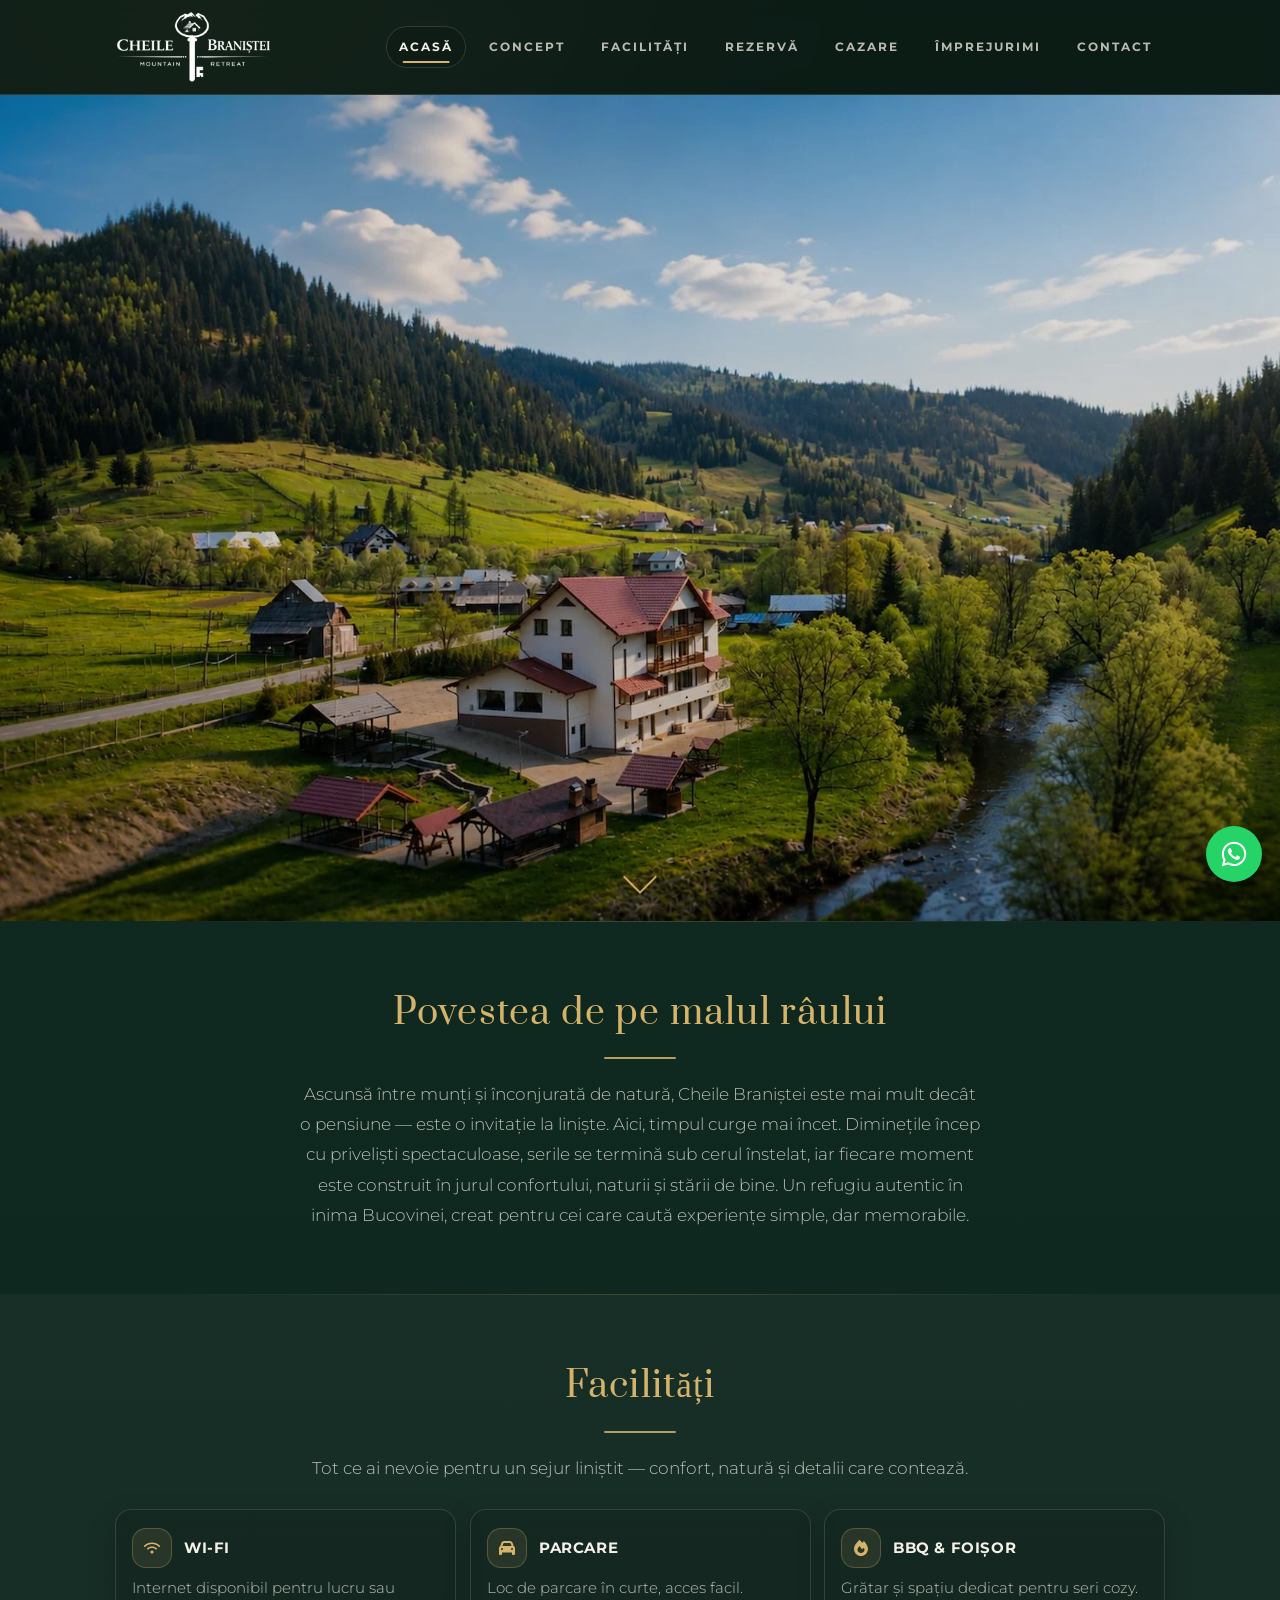
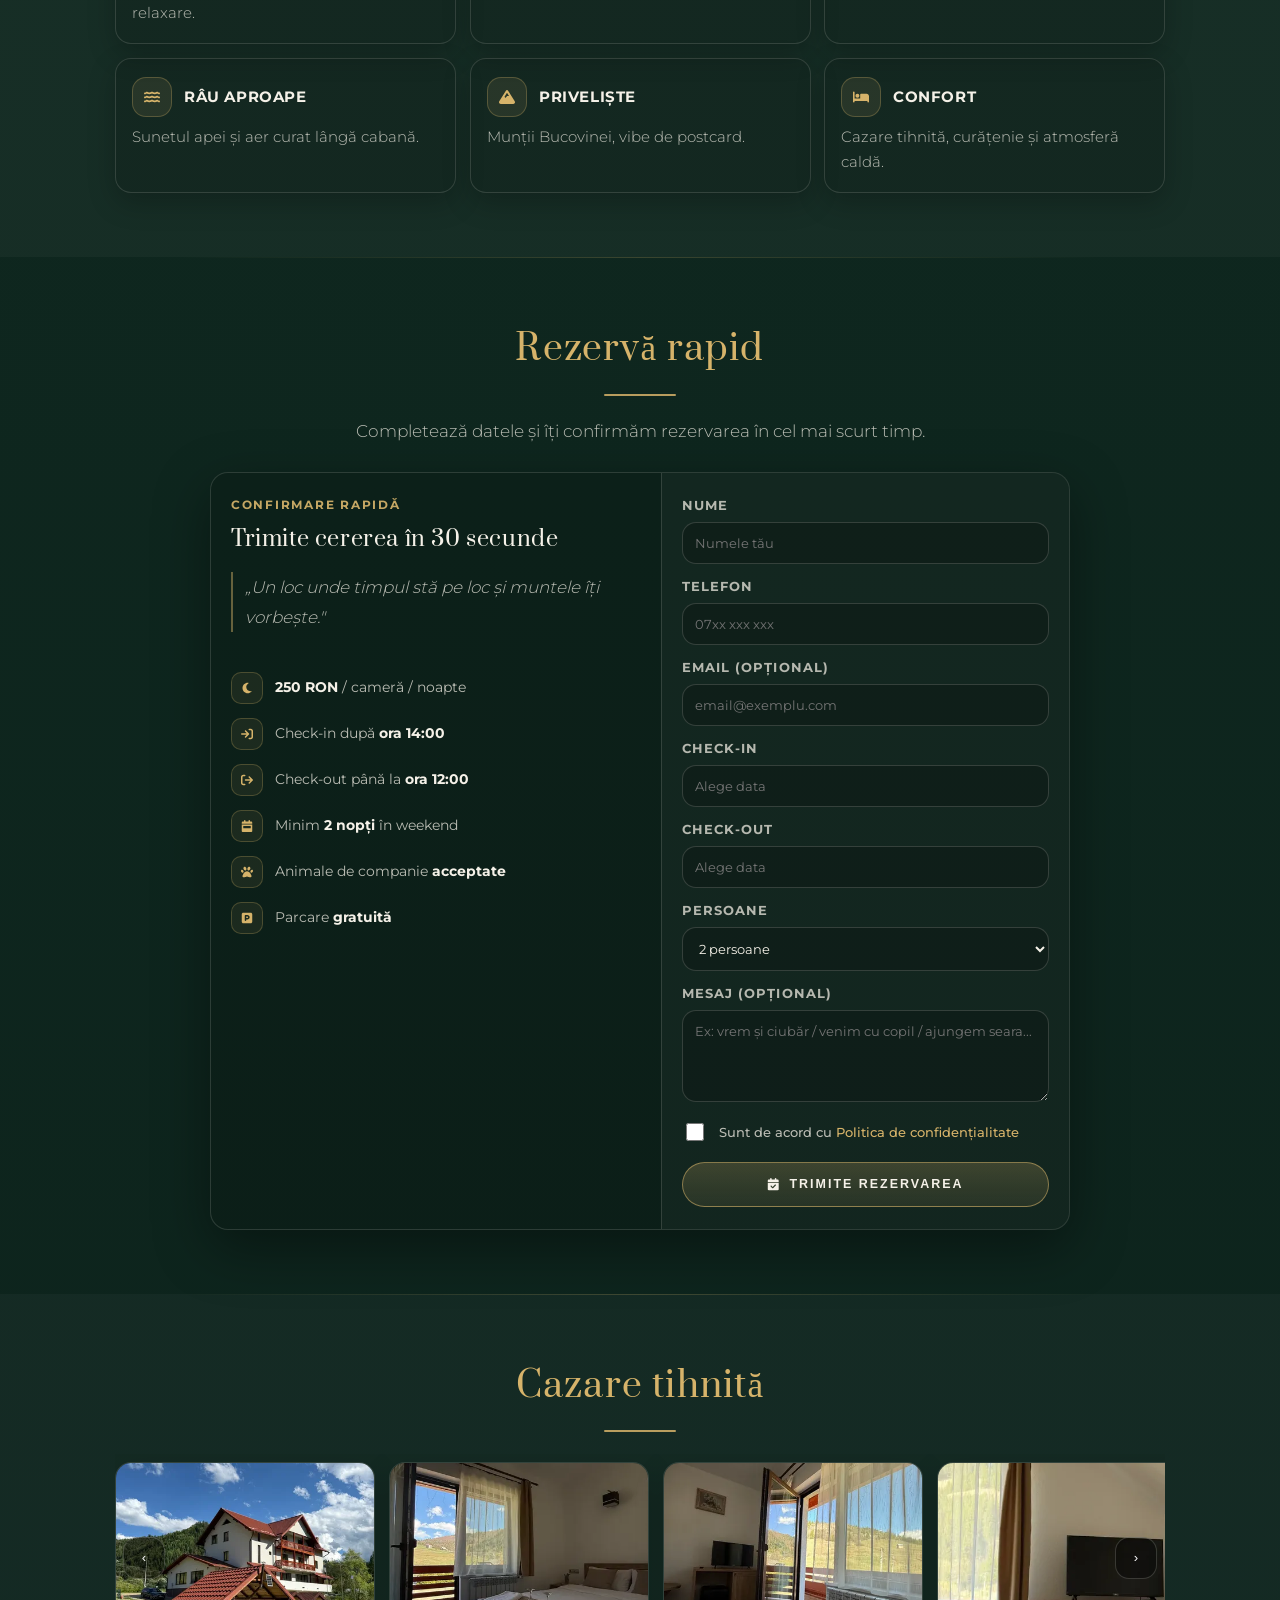
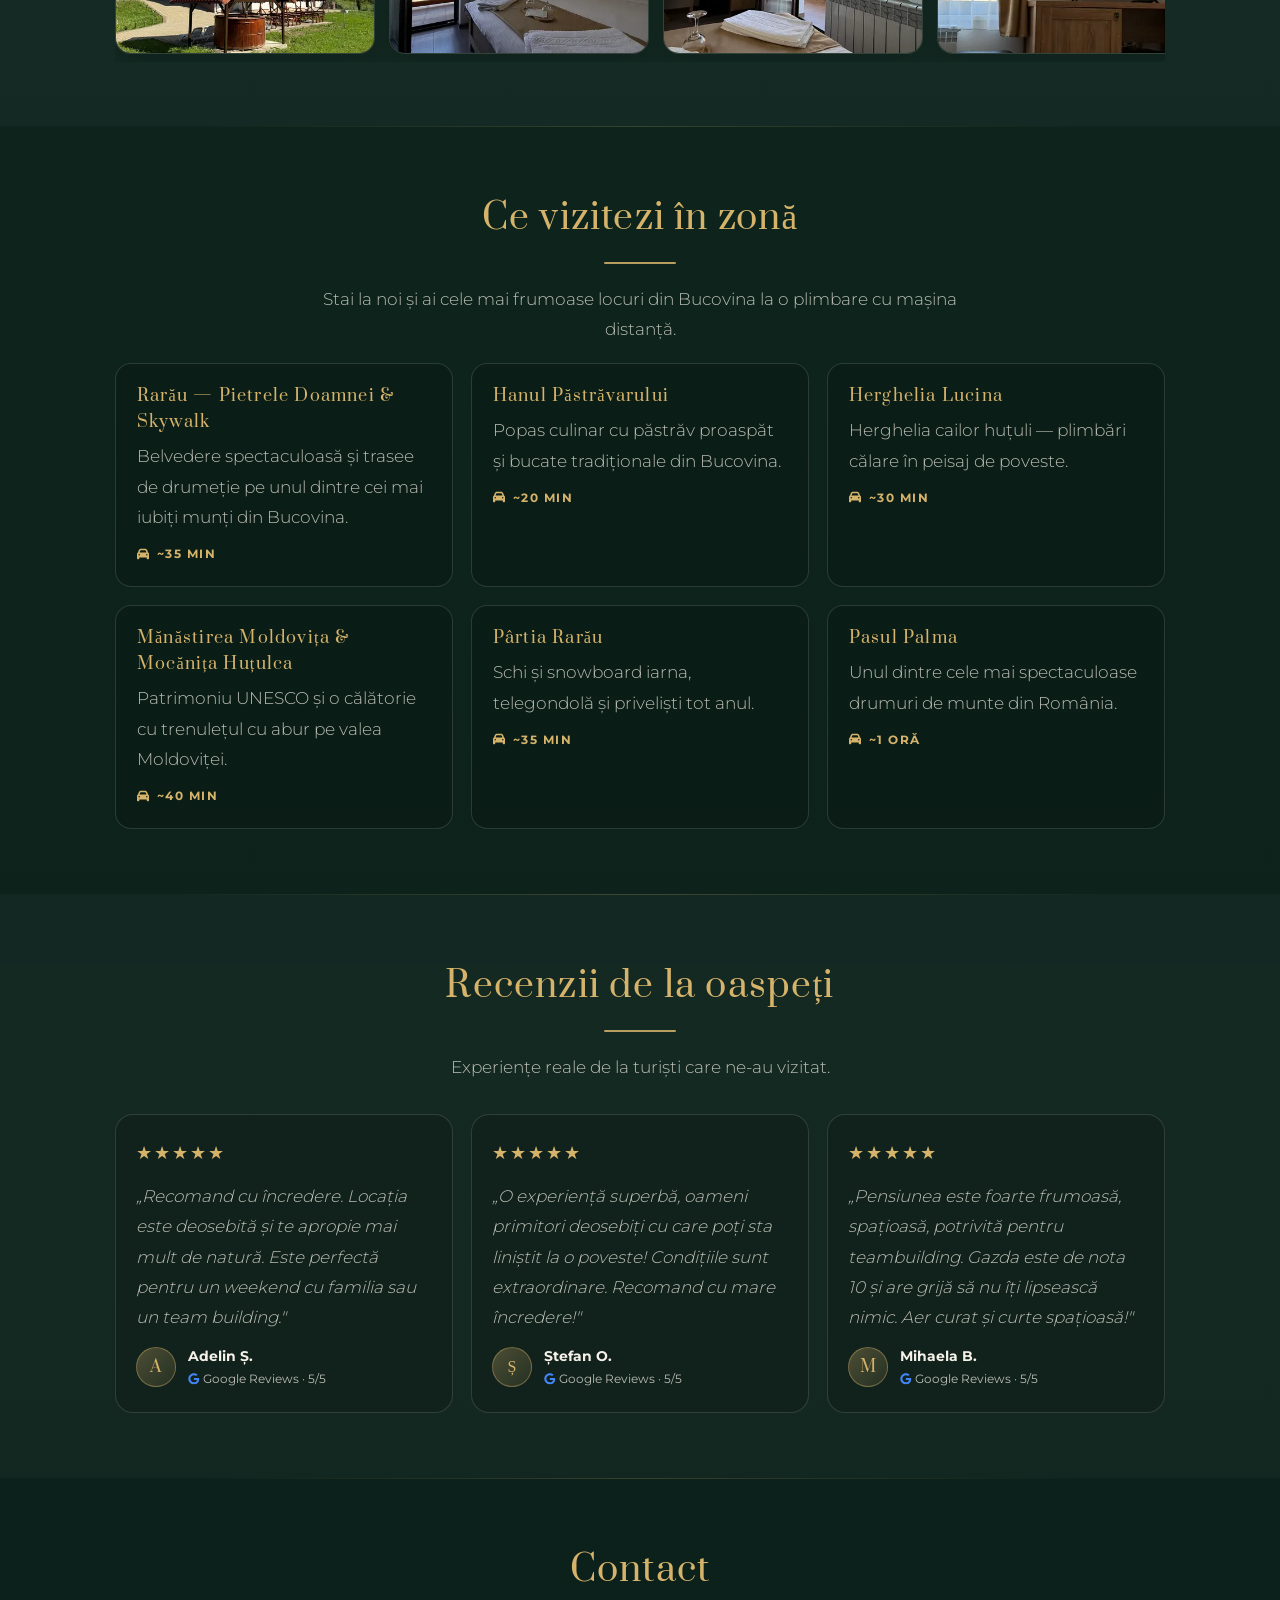
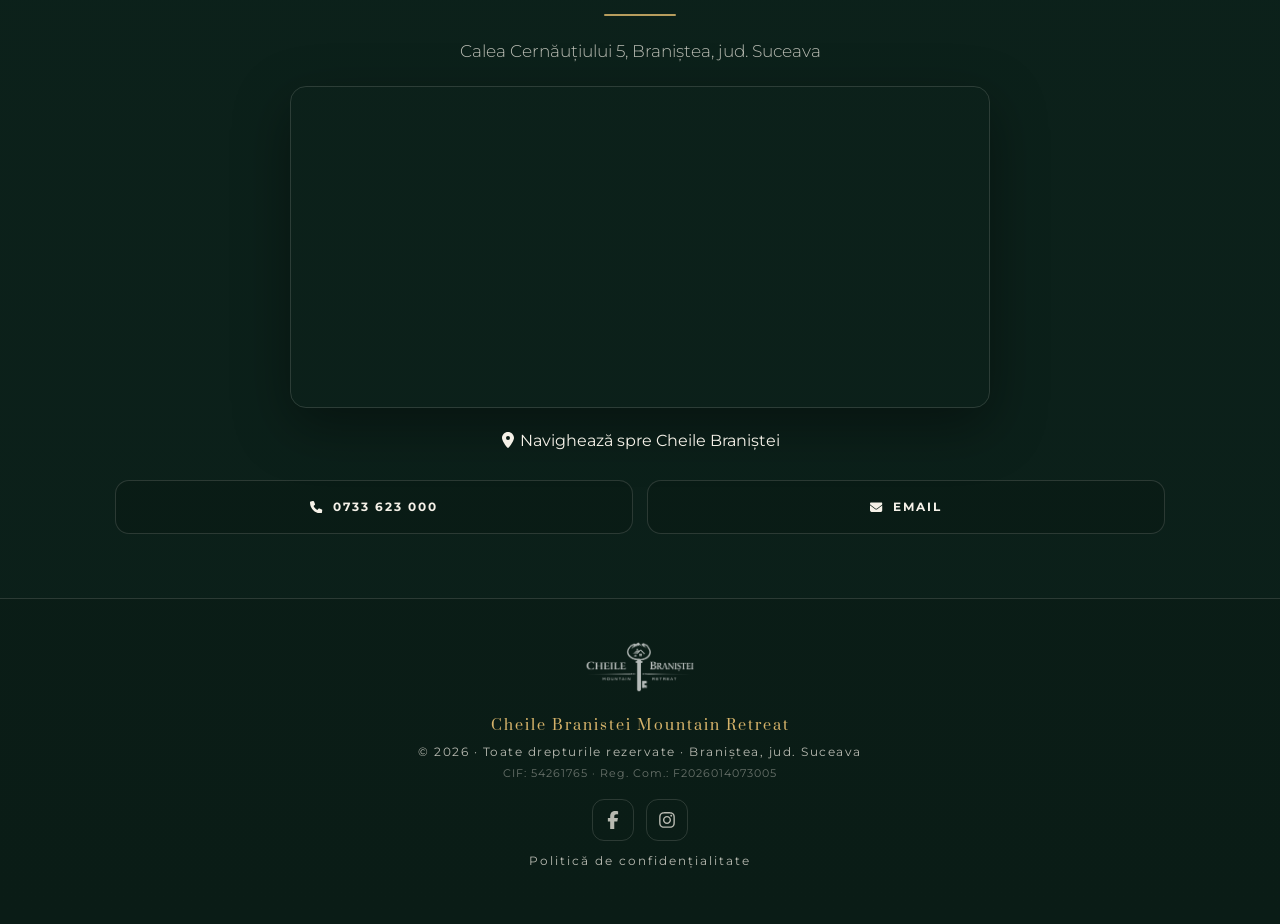
==== index.html @ b896db1d "Add Booking-style availability calendar with per-day prices to date fields Co-Authored-By: Claude Fa" ====
<!DOCTYPE html>
<html lang="ro">
<head>
  <meta charset="UTF-8" />
  <meta name="viewport" content="width=device-width, initial-scale=1.0" />
  <title>Cheile Braniștei | Mountain Retreat</title>
  <meta name="description" content="Cheile Braniștei — pensiune de munte în Bucovina, Brăniștea, jud. Suceava. Cazare liniștită lângă râu, cu foișor, grătar și priveliște spre munți. Rezervă rapid pe WhatsApp." />
  <link rel="canonical" href="https://cheilebranistei.ro/" />

  <meta property="og:type" content="website" />
  <meta property="og:site_name" content="Cheile Braniștei Mountain Retreat" />
  <meta property="og:locale" content="ro_RO" />
  <meta property="og:url" content="https://cheilebranistei.ro/" />
  <meta property="og:title" content="Cheile Braniștei | Mountain Retreat" />
  <meta property="og:description" content="Pensiune de munte în Bucovina, lângă râu, cu foișor, grătar și priveliște spre munți. Rezervă rapid pe WhatsApp sau telefon." />
  <meta property="og:image" content="https://cheilebranistei.ro/hero.webp" />
  <meta property="og:image:width" content="1920" />
  <meta property="og:image:height" content="1081" />

  <meta name="twitter:card" content="summary_large_image" />
  <meta name="twitter:title" content="Cheile Braniștei | Mountain Retreat" />
  <meta name="twitter:description" content="Pensiune de munte în Bucovina, lângă râu, cu foișor, grătar și priveliște spre munți." />
  <meta name="twitter:image" content="https://cheilebranistei.ro/hero.webp" />

  <link rel="preload" as="font" type="font/woff2" href="fonts/prata-latin.woff2" crossorigin>
  <link rel="preload" as="font" type="font/woff2" href="fonts/montserrat-latin.woff2" crossorigin>
  <link rel="preload" as="font" type="font/woff2" href="fonts/montserrat-latin-ext.woff2" crossorigin>

  <link rel="apple-touch-icon" sizes="152x152" href="/apple-icon-152x152.png" />
  <link rel="apple-touch-icon" sizes="180x180" href="/apple-icon-180x180.png" />
  <link rel="icon" type="image/png" sizes="192x192" href="/android-icon-192x192.png" />
  <link rel="icon" type="image/png" sizes="32x32" href="/favicon-32x32.png" />
  <link rel="icon" type="image/png" sizes="96x96" href="/favicon-96x96.png" />
  <link rel="icon" type="image/png" sizes="16x16" href="/favicon-16x16.png" />
  <link rel="manifest" href="/manifest.json" />
  <meta name="msapplication-TileColor" content="#ffffff" />
  <meta name="msapplication-TileImage" content="/ms-icon-144x144.png" />
  <meta name="theme-color" content="#102a21"/>

 
  <link rel="preload" as="image" href="hero.webp" type="image/webp" media="(min-width: 601px)" fetchpriority="high">
  <link rel="preload" as="image" href="hero-mobile.webp" type="image/webp" media="(max-width: 600px)" fetchpriority="high">

  <style>
/* =========================
   CHEILE BRANISTEI — FINAL CSS
   ========================= */

@font-face{
  font-family:'Montserrat';
  font-style:normal;
  font-weight:300 700;
  font-display:swap;
  src:url('fonts/montserrat-latin.woff2') format('woff2');
  unicode-range:U+0000-00FF,U+0131,U+0152-0153,U+02BB-02BC,U+02C6,U+02DA,U+02DC,U+0304,U+0308,U+0329,U+2000-206F,U+20AC,U+2122,U+2191,U+2193,U+2212,U+2215,U+FEFF,U+FFFD;
}
@font-face{
  font-family:'Montserrat';
  font-style:normal;
  font-weight:300 700;
  font-display:swap;
  src:url('fonts/montserrat-latin-ext.woff2') format('woff2');
  unicode-range:U+0100-02BA,U+02BD-02C5,U+02C7-02CC,U+02CE-02D7,U+02DD-02FF,U+0304,U+0308,U+0329,U+1D00-1DBF,U+1E00-1E9F,U+1EF2-1EFF,U+2020,U+20A0-20AB,U+20AD-20C0,U+2113,U+2C60-2C7F,U+A720-A7FF;
}
@font-face{
  font-family:'Prata';
  font-style:normal;
  font-weight:400;
  font-display:swap;
  src:url('fonts/prata-latin.woff2') format('woff2');
  unicode-range:U+0000-00FF,U+0131,U+0152-0153,U+02BB-02BC,U+02C6,U+02DA,U+02DC,U+0304,U+0308,U+0329,U+2000-206F,U+20AC,U+2122,U+2191,U+2193,U+2212,U+2215,U+FEFF,U+FFFD;
}

:root{
  --bg:#102a21;
  --bg2:#0b1f19;
  --card:rgba(255,255,255,.06);
  --text:#f5f1e8;
  --muted:rgba(245,241,232,.74);
  --line:rgba(245,241,232,.14);
  --accent:#d6b36a;
  --shadow: 0 18px 55px rgba(0,0,0,.38);
  --radius:18px;
  --max:1050px;
}

*{box-sizing:border-box; scroll-behavior:smooth}
html,body{margin:0;padding:0}

body{
  font-family:'Montserrat', sans-serif;
  background:
    radial-gradient(1100px 600px at 15% 0%, rgba(214,179,106,.10), transparent 62%),
    radial-gradient(900px 520px at 90% 10%, rgba(255,255,255,.05), transparent 60%),
    linear-gradient(180deg, var(--bg), var(--bg2));
  color:var(--text);
  line-height:1.6;
  overflow-x:hidden;
}

a{color:inherit;text-decoration:none}
img{max-width:100%;display:block}

.wrap{
  width:min(var(--max), 92vw);
  margin:0 auto;
}

h1,h2,h3{
  font-family:'Prata', serif;
  font-weight:400;
  letter-spacing:1.2px;
  color:var(--accent);
  margin:0;
}

/* =========================
   NAV
   ========================= */

nav{
  position:sticky;
  top:0;
  z-index:1000;
  background:rgba(8,18,14,.55);
  backdrop-filter:blur(10px);
  border-bottom:1px solid var(--line);
}

.nav-inner{
  display:flex;
  align-items:center;
  justify-content:space-between;
  gap:4px;
  padding:6px 0;
}

.nav-logo{
  display:flex;
  align-items:center;
  gap:10px;
  flex:0 0 auto;
  min-width:0;
}

.nav-logo img{
  height:64px;
  width:auto;
  filter:brightness(0) invert(1);
}

.nav-links{
  display:flex;
  align-items:center;
  justify-content:flex-end;
  gap:10px;
  flex:1 1 auto;
  min-width:0;
  flex-wrap:nowrap;
  overflow-x:auto;
  -webkit-overflow-scrolling:touch;
  scrollbar-width:none;
}
.nav-links::-webkit-scrollbar{display:none;}

.nav-links a{
  position:relative;
  padding:10px 12px;
  border-radius:999px;
  border:1px solid transparent;
  color:var(--muted);
  font-size:.78rem;
  letter-spacing:2px;
  text-transform:uppercase;
  font-weight:700;
  transition: color .18s ease, border-color .18s ease, background .18s ease;
  white-space:nowrap;
  flex:0 0 auto;
}

.nav-links a::after {
  content: '';
  position: absolute;
  bottom: 4px;
  left: 50%;
  transform: translateX(-50%) scaleX(0);
  width: 60%;
  height: 2px;
  background: var(--accent);
  border-radius: 2px;
  transition: transform .25s ease;
}

.nav-links a:hover,
.nav-links a.active {
  color:var(--text);
  border-color:var(--line);
  background:rgba(0,0,0,.10);
}

.nav-links a.active::after {
  transform: translateX(-50%) scaleX(1);
}

/* =========================
   HAMBURGER
   ========================= */

.hamburger {
  display: none;
  flex-direction: column;
  justify-content: center;
  gap: 5px;
  width: 40px;
  height: 40px;
  padding: 8px;
  border: 1px solid var(--line);
  border-radius: 10px;
  background: rgba(0,0,0,.2);
  cursor: pointer;
  flex-shrink: 0;
}

.hamburger span {
  display: block;
  width: 100%;
  height: 2px;
  background: var(--text);
  border-radius: 2px;
  transition: .3s ease;
}

.hamburger.open span:nth-child(1) { transform: translateY(7px) rotate(45deg); }
.hamburger.open span:nth-child(2) { opacity: 0; }
.hamburger.open span:nth-child(3) { transform: translateY(-7px) rotate(-45deg); }

/* =========================
   MOBILE MENU
   ========================= */

.mobile-menu {
  position: fixed;
  inset: 0;
  background: rgba(8,18,14,.98);
  z-index: 2000;
  display: flex;
  align-items: center;
  justify-content: center;
  flex-direction: column;
  transform: translateX(100%);
  transition: transform .3s ease;
}

.mobile-menu.open { transform: translateX(0); }

.mobile-menu-close {
  position: absolute;
  top: 20px; right: 20px;
  width: 44px; height: 44px;
  border-radius: 12px;
  border: 1px solid var(--line);
  background: rgba(0,0,0,.3);
  color: var(--text);
  font-size: 20px;
  cursor: pointer;
  display: grid;
  place-items: center;
}

.mobile-nav {
  display: flex;
  flex-direction: column;
  align-items: center;
  gap: 8px;
  width: 100%;
  padding: 2rem;
}

.mobile-link {
  display: block;
  width: 100%;
  max-width: 280px;
  text-align: center;
  padding: 16px;
  border-radius: 14px;
  border: 1px solid var(--line);
  background: rgba(255,255,255,.04);
  color: var(--muted);
  font-size: .85rem;
  letter-spacing: 3px;
  text-transform: uppercase;
  font-weight: 700;
  transition: .18s ease;
}

.mobile-link:hover,
.mobile-link.active {
  color: var(--accent);
  border-color: rgba(214,179,106,.4);
  background: rgba(214,179,106,.08);
}

/* =========================
   BUTTONS
   ========================= */

.btn{
  display:inline-flex;
  align-items:center;
  justify-content:center;
  gap:10px;
  padding:.9rem 1.15rem;
  border-radius:999px;
  border:1px solid var(--line);
  background: rgba(0,0,0,.18);
  color: var(--text);
  font-size:.78rem;
  letter-spacing:2px;
  text-transform:uppercase;
  font-weight:700;
  transition:.18s ease;
  cursor:pointer;
}
.btn:hover{
  transform: translateY(-1px);
  border-color: rgba(214,179,106,.45);
  box-shadow: var(--shadow);
}
.btn.primary{
  border-color: rgba(214,179,106,.55);
  background: linear-gradient(180deg, rgba(214,179,106,.22), rgba(214,179,106,.10));
}
.btn.full{ width:100%; }

/* =========================
   STICKY CTA (doar mobil)
   ========================= */
.sticky-cta{
  position:fixed;
  left:50%;
  bottom:calc(14px + env(safe-area-inset-bottom));
  transform:translate(-50%, 90px);
  z-index:90;
  display:none;
  align-items:center;
  gap:10px;
  padding:.85rem 1.7rem;
  border-radius:999px;
  border:1px solid rgba(214,179,106,.7);
  background:linear-gradient(180deg, #ddbc77, #c6a054);
  color:#10241c;
  font-size:.78rem;
  letter-spacing:2px;
  text-transform:uppercase;
  font-weight:700;
  box-shadow:0 10px 30px rgba(0,0,0,.45);
  opacity:0;
  pointer-events:none;
  transition:transform .3s ease, opacity .3s ease;
}
.sticky-cta.show{
  transform:translate(-50%, 0);
  opacity:1;
  pointer-events:auto;
}
@media (max-width: 600px){
  .sticky-cta{ display:inline-flex; }
}
@media (prefers-reduced-motion: reduce){
  .sticky-cta{ transition:opacity .3s ease; transform:translate(-50%, 0); }
}

/* =========================
   HERO
   ========================= */

.hero{
  min-height: calc(100vh - 74px);
  display:flex;
  justify-content:flex-end;
  align-items:center;
  flex-direction:column;
  padding: 0 0 14vh;
  text-align:center;
  position:relative;
  background:
    linear-gradient(rgba(0,0,0,.06), rgba(0,0,0,.28)),
    url('hero.webp') top center / cover no-repeat;
}

/* Întunecarea la scroll e un strat separat — imaginea de fundal nu se
   schimbă niciodată, deci nu mai există refetch/redecode (flash pe mobil) */
.hero::before{
  content:"";
  position:absolute;
  inset:0;
  pointer-events:none;
  background: linear-gradient(rgba(0,0,0,.13), rgba(0,0,0,.45));
  opacity:0;
  transition: opacity .45s ease;
}
.hero.hero-scrolled::before{
  opacity:1;
}

.hero::after{
  content:"";
  position:absolute;
  inset:0;
  pointer-events:none;
  background: radial-gradient(900px 520px at 20% 0%, rgba(214,179,106,.10), transparent 65%);
  opacity:.9;
}

.hero-box{
  position:relative;
  z-index:2;
  background: linear-gradient(rgba(0,0,0,.48), rgba(0,0,0,.20));
  padding:28px 22px;
  border-radius: var(--radius);
  max-width: 560px;
  width: min(92vw, 560px);
  backdrop-filter: blur(4px);
  border: 1px solid rgba(245,241,232,.10);
  box-shadow: var(--shadow);
}

.reveal-hero{
  opacity:0;
  transform: translateY(26px);
  filter: blur(2px);
  pointer-events:none;
  transition: opacity .6s ease, transform .6s ease, filter .6s ease;
}
.reveal-hero.show{
  opacity:1;
  transform: translateY(0);
  filter: blur(0);
  pointer-events:auto;
}

.hero-logo{
  max-width:180px;
  height: 90px;
  margin:0 auto 22px;
  filter:brightness(0) invert(1);
}

.hero h1{
  font-size: clamp(2rem, 4.2vw, 3.1rem);
  line-height:1.15;
  color:#fff;
  letter-spacing:.5px;
}
.hero h1 .small{
  display:block;
  font-size:.68em;
  opacity:.86;
  margin-bottom:4px;
}

.hero-tagline{
  margin: 14px 0 0;
  font-size: .72rem;
  letter-spacing: 5px;
  text-transform: uppercase;
  color: rgba(214,179,106,.92);
  font-weight: 700;
}

.hero-rating{
  margin:12px 0 0;
  color:rgba(245,241,232,.85);
  font-size:0.72rem;
  letter-spacing:1px;
  font-weight:500;
  font-style:italic;
}

.hero-actions{
  display:flex;
  gap:12px;
  justify-content:center;
  flex-wrap:wrap;
  margin-top:18px;
}

/* =========================
   SCROLL INDICATOR
   ========================= */

.scroll-indicator {
  position: absolute;
  bottom: 32px;
  left: 0;
  right: 0;
  display: flex;
  justify-content: center;
  align-items: center;
  z-index: 10;
  pointer-events: none;
  opacity: 1;
}

.scroll-indicator span {
  display: block;
  width: 24px;
  height: 24px;
  border-right: 2px solid rgba(214,179,106,.9);
  border-bottom: 2px solid rgba(214,179,106,.9);
  transform: rotate(45deg);
  animation: scrollBounce 1.4s ease infinite;
}

@keyframes scrollBounce {
  0%   { opacity: 0; transform: rotate(45deg) translate(-4px, -4px); }
  50%  { opacity: 1; }
  100% { opacity: 0; transform: rotate(45deg) translate(4px, 4px); }
}

/* =========================
   SECTIONS
   ========================= */

.section{
  padding: 64px 0;
  text-align:center;
  position:relative;
}
.section::before{
  content:"";
  position:absolute;
  top:0; left:50%;
  transform: translateX(-50%);
  width:min(920px, 86vw);
  height:1px;
  background: linear-gradient(90deg, transparent, rgba(214,179,106,.22), transparent);
}

.section h2{
  font-size: clamp(1.6rem, 3vw, 2.2rem);
  margin-bottom: 10px;
}

.divider{
  width:72px;
  height:2px;
  background: rgba(214,179,106,.85);
  margin:16px auto 20px;
  border-radius:2px;
}

.section p{
  max-width: 62ch;
  margin: 0 auto;
  color: var(--muted);
  font-size: 1.05rem;
  line-height: 1.8;
  font-weight: 300;
}

.section.alt{
  background: rgba(255,255,255,.03);
}

/* =========================
   FEATURES
   ========================= */

.features{
  display:grid;
  grid-template-columns: repeat(3, minmax(0, 1fr));
  gap:14px;
  margin-top:26px;
}

.feature{
  text-align:left;
  padding:18px 16px;
  border-radius: 16px;
  border:1px solid var(--line);
  background: rgba(0,0,0,.12);
  box-shadow: 0 10px 28px rgba(0,0,0,.22);
  position:relative;
  overflow:hidden;
  transition: border-color .18s ease, box-shadow .18s ease, transform .18s ease;
}

.feature::after{
  content:"";
  position:absolute;
  inset:-40%;
  background: radial-gradient(circle at 30% 20%, rgba(255,255,255,.10), transparent 55%);
  opacity:0;
  transition:.25s ease;
}
.feature:hover{
  transform: translateY(-2px);
  border-color: rgba(214,179,106,.40);
  box-shadow: var(--shadow);
}
.feature:hover::after{opacity:1}

.feature-top{
  display:flex;
  align-items:center;
  gap:12px;
  margin-bottom:8px;
}
.icon{
  width:1em;height:1em;
  display:inline-block;
  vertical-align:-0.125em;
  fill:currentColor;
}
.icon-spin{
  animation: icon-spin 1s linear infinite;
}
@keyframes icon-spin{
  from { transform: rotate(0deg); }
  to   { transform: rotate(360deg); }
}
@media (prefers-reduced-motion: reduce){
  .icon-spin{ animation-duration: 2.5s; }
}
.feature .icon{
  box-sizing:border-box;
  width:40px;height:40px;
  padding:11px;
  border-radius: 14px;
  border:1px solid rgba(214,179,106,.28);
  background: rgba(214,179,106,.10);
  color: var(--accent);
  flex: 0 0 40px;
}
.feature h3{
  font-family:'Montserrat', sans-serif;
  font-weight:700;
  letter-spacing:.6px;
  color: var(--text);
  font-size:.95rem;
  margin:0;
  text-transform:uppercase;
}
.feature p{
  margin:0;
  max-width:none;
  font-size:.96rem;
  line-height:1.6;
  color: var(--muted);
  font-weight:300;
}

/* =========================
   RESERVE CARD
   ========================= */

.reserve-card{
  margin: 26px auto 0;
  max-width: 860px;
  border-radius: 18px;
  border: 1px solid var(--line);
  background: rgba(0,0,0,.14);
  box-shadow: var(--shadow);
  overflow:hidden;
}

.reserve-grid{
  display:grid;
  grid-template-columns: 1.05fr .95fr;
  gap:0;
}

.reserve-left{
  padding:22px 20px;
  text-align:left;
}
.reserve-left .kicker{
  color: rgba(214,179,106,.92);
  letter-spacing: .14em;
  text-transform: uppercase;
  font-size:.78rem;
  margin-bottom:8px;
  font-weight:700;
}
.reserve-left h3{
  color: var(--text);
  font-family:'Prata', serif;
  letter-spacing: .6px;
  margin-bottom:10px;
  font-size: 1.35rem;
}
.reserve-right{
  padding:22px 20px;
  border-left:1px solid var(--line);
  background: rgba(255,255,255,.03);
  text-align:left;
}

/* =========================
   RESERVE LEFT — INFO
   ========================= */

.reserve-quote {
  font-style: italic;
  color: var(--accent);
  font-size: .95rem;
  line-height: 1.6;
  margin: 14px 0 40px !important;
  padding-left: 12px;
  border-left: 2px solid rgba(214,179,106,.45);
  max-width: none !important;
}

.reserve-info {
  display: flex;
  flex-direction: column;
  gap: 14px;
  margin-top: 4px;
}

.reserve-info-item {
  display: flex;
  align-items: center;
  gap: 12px;
  font-size: .9rem;
  color: var(--muted);
}

.reserve-info-item .icon {
  box-sizing: border-box;
  width: 32px;
  height: 32px;
  padding: 9px;
  border-radius: 10px;
  border: 1px solid rgba(214,179,106,.25);
  background: rgba(214,179,106,.08);
  color: var(--accent);
  flex: 0 0 32px;
}

.reserve-info-item strong {
  color: var(--text);
}

/* =========================
   FORM FIELDS
   ========================= */

.field{
  display:grid;
  gap:6px;
  margin-bottom:12px;
}
.field label{
  font-size:.82rem;
  letter-spacing:.08em;
  text-transform:uppercase;
  color: rgba(245,241,232,.72);
  font-weight:700;
}
.field input,
.field select,
.field textarea{
  width:100%;
  padding:12px 12px;
  border-radius: 14px;
  border:1px solid rgba(245,241,232,.16);
  background: rgba(0,0,0,.18);
  color: var(--text);
  outline:none;
  font-family:'Montserrat', sans-serif;
}
.field input:focus,
.field select:focus,
.field textarea:focus{
  border-color: rgba(214,179,106,.55);
}
.field textarea{min-height:92px; resize:vertical}

/* =========================
   PRICE ESTIMATE
   ========================= */

.price-estimate {
  background: rgba(214,179,106,.08);
  border: 1px solid rgba(214,179,106,.25);
  border-radius: 12px;
  padding: 12px 16px;
  margin-bottom: 12px;
}

.price-row {
  display: flex;
  justify-content: space-between;
  align-items: center;
  color: var(--text);
  font-size: .9rem;
  margin-bottom: 4px;
}

.price-row strong {
  color: var(--accent);
  font-size: 1.1rem;
}

.price-note {
  color: var(--muted);
  font-size: .68rem;
  margin-top: 4px;
}

/* =========================
   DISPONIBILITATE — scos din mobile query
   ========================= */

.disponibilitate {
  padding: 10px 14px;
  border-radius: 10px;
  font-size: .85rem;
  margin-bottom: 12px;
  font-weight: 600;
}

.disponibilitate.disponibil {
  background: rgba(76,175,80,.12);
  border: 1px solid rgba(76,175,80,.3);
  color: #4caf50;
}

.disponibilitate.atentie {
  background: rgba(249,168,37,.12);
  border: 1px solid rgba(249,168,37,.3);
  color: #f9a825;
}

.disponibilitate.indisponibil {
  background: rgba(198,40,40,.12);
  border: 1px solid rgba(198,40,40,.3);
  color: #f5a0a0;
}

/* =========================
   CONTACT
   ========================= */

.contact-grid{
  display:grid;
  grid-template-columns: repeat(2, minmax(0, 1fr));
  gap:14px;
  margin-top:26px;
}

.contact-btn{
  display:inline-flex;
  align-items:center;
  justify-content:center;
  gap:10px;
  padding:16px 14px;
  border:1px solid var(--line);
  border-radius: 14px;
  color:var(--text);
  letter-spacing:2px;
  font-size:.78rem;
  text-transform:uppercase;
  font-weight:700;
  background: rgba(0,0,0,.12);
  transition:.18s ease;
}
.contact-btn:hover{
  border-color: rgba(214,179,106,.45);
  transform: translateY(-1px);
  box-shadow: var(--shadow);
}

/* WhatsApp floating */
.whatsapp{
  position:fixed;
  right:18px;
  bottom:18px;
  width:56px;
  height:56px;
  background:#25d366;
  border-radius:50%;
  display:flex;
  align-items:center;
  justify-content:center;
  font-size:28px;
  color:#fff;
  z-index:2000;
  box-shadow: 0 10px 28px rgba(0,0,0,.35);
}

.whatsapp-tooltip{
  position:absolute;
  right:70px;
  top:50%;
  transform:translateY(-50%);
  background:#162e22;
  color:#fff;
  padding:8px 12px;
  border-radius:10px;
  border:1px solid rgba(245,241,232,.12);
  white-space:nowrap;
  font-size:.75rem;
  opacity:0;
  pointer-events:none;
  transition:.2s ease;
}

@media (max-width: 600px){
  .whatsapp-tooltip{
    display:none;
  }
}

.whatsapp:hover .whatsapp-tooltip{
  opacity:1;
}

/* Footer */
footer{
  padding:42px 0;
  text-align:center;
  font-size:.75rem;
  letter-spacing:2px;
  color: var(--muted);
  border-top:1px solid var(--line);
  background: rgba(0,0,0,.10);
}

/* Lightbox */
.lightbox{
  position:fixed;
  inset:0;
  display:none;
  place-items:center;
  background: rgba(0,0,0,.78);
  backdrop-filter: blur(6px);
  z-index:3000;
  padding: 4vh 4vw;
}
.lightbox.open{display:grid}
.lightbox img{
  max-width: min(1100px, 92vw);
  max-height: 86vh;
  border-radius: 18px;
  border:1px solid rgba(255,255,255,.14);
  box-shadow: var(--shadow);
}
.lb-close{
  position:fixed;
  top:16px;
  right:16px;
  width:44px;
  height:44px;
  border-radius: 14px;
  border:1px solid rgba(255,255,255,.18);
  background: rgba(0,0,0,.35);
  color: #fff;
  cursor:pointer;
  display:grid;
  place-items:center;
  font-size: 18px;
}
.lb-nav{
  position:fixed;
  top:50%;
  transform:translateY(-50%);
  width:44px;
  height:44px;
  border-radius:14px;
  border:1px solid rgba(255,255,255,.18);
  background:rgba(0,0,0,.35);
  color:#fff;
  cursor:pointer;
  display:grid;
  place-items:center;
  font-size:26px;
  line-height:1;
}
.lb-prev{ left:14px; }
.lb-next{ right:14px; }
.lb-counter{
  position:fixed;
  bottom:18px;
  left:50%;
  transform:translateX(-50%);
  padding:.35rem .95rem;
  border-radius:999px;
  border:1px solid rgba(255,255,255,.18);
  background:rgba(0,0,0,.35);
  color:#fff;
  font-size:.78rem;
  letter-spacing:2px;
}
@media (max-width: 600px){
  .lb-nav{ width:40px; height:40px; }
  .lb-prev{ left:8px; }
  .lb-next{ right:8px; }
}

/* Focus */
a:focus, button:focus{
  outline: 2px solid rgba(214,179,106,.35);
  outline-offset: 3px;
  border-radius: 12px;
}

/* =========================
   REVEAL (GLOBAL)
   ========================= */

.reveal{
  opacity: 0;
  transform: translateY(18px);
  transition: opacity .65s ease, transform .65s ease;
  will-change: opacity, transform;
}
.reveal.show{
  opacity: 1;
  transform: translateY(0);
}
.reveal[data-delay]{
  transition-delay: var(--d, 0ms);
}

@media (prefers-reduced-motion: reduce){
  .reveal-hero, .reveal-hero.show{
    transition:none; transform:none; filter:none;
  }
  .reveal{
    transition:none; transform:none; opacity:1;
  }
}

/* =========================
   MODAL
   ========================= */

.modal-overlay {
  position: fixed;
  inset: 0;
  background: rgba(0,0,0,.72);
  backdrop-filter: blur(6px);
  z-index: 4000;
  display: none;
  place-items: center;
  padding: 2rem;
}
.modal-overlay.open { display: grid; }

.modal-box {
  background: linear-gradient(160deg, #162e22, #0e2019);
  border: 1px solid var(--line);
  border-radius: 20px;
  padding: 2.5rem 2rem;
  max-width: 440px;
  width: 100%;
  text-align: center;
  box-shadow: var(--shadow);
  position: relative;
  animation: modalIn .3s ease;
}

@keyframes modalIn {
  from { opacity: 0; transform: translateY(20px) scale(.97); }
  to   { opacity: 1; transform: translateY(0) scale(1); }
}

.modal-close {
  position: absolute;
  top: 14px;
  right: 14px;
  width: 36px;
  height: 36px;
  border-radius: 10px;
  border: 1px solid var(--line);
  background: rgba(0,0,0,.25);
  color: var(--muted);
  cursor: pointer;
  display: grid;
  place-items: center;
  font-size: 16px;
  transition: .18s ease;
}
.modal-close:hover {
  border-color: rgba(214,179,106,.45);
  color: var(--text);
}

.modal-icon {
  width: 64px;
  height: 64px;
  border-radius: 50%;
  display: grid;
  place-items: center;
  font-size: 2rem;
  margin: 0 auto 1rem;
}
.modal-icon.success {
  border: 2px solid var(--accent);
  color: var(--accent);
}
.modal-icon.error {
  border: 2px solid rgba(200,80,80,.6);
  color: #f5a0a0;
}

.modal-box h3 {
  color: var(--text);
  font-size: 1.4rem;
  margin-bottom: .5rem;
}
.modal-box p {
  color: var(--muted);
  font-size: .95rem;
  line-height: 1.7;
  margin-bottom: 1.2rem;
}
.modal-actions {
  display: flex;
  gap: 10px;
  justify-content: center;
  flex-wrap: wrap;
  margin-top: 1rem;
}

/* =========================
   RESERVE SUCCESS & ERROR
   ========================= */

.reserve-success {
  text-align: center;
  padding: 2rem 1rem;
  display: flex;
  flex-direction: column;
  align-items: center;
  gap: 8px;
}
.reserve-success .success-icon {
  width: 64px;
  height: 64px;
  border-radius: 50%;
  border: 2px solid var(--accent);
  display: grid;
  place-items: center;
  font-size: 2rem;
  color: var(--accent);
  margin-bottom: 8px;
}
.reserve-success h3 { color: var(--text); font-size: 1.4rem; margin-bottom: 4px; }
.reserve-success p  { color: var(--muted); margin-bottom: 8px; }

.reserve-error {
  background: rgba(200, 50, 50, .15);
  border: 1px solid rgba(200, 50, 50, .35);
  border-radius: 12px;
  padding: 12px 16px;
  color: #f5a0a0;
  font-size: .9rem;
  margin-bottom: 12px;
  text-align: center;
}

/* =========================
   RESPONSIVE (<= 980px)
   ========================= */

@media (max-width: 980px){
  .features{ grid-template-columns: repeat(2, minmax(0, 1fr)) }
  .reserve-grid{ grid-template-columns: 1fr }
  .reserve-right{ border-left:none; border-top:1px solid var(--line) }
  .contact-grid{ grid-template-columns: 1fr }
}

/* =========================
   DESKTOP NAV shrink on scroll
   ========================= */

@media (min-width: 601px){
  .nav-inner{ padding: 10px 0; gap: 10px; }
  .nav-logo img{ height: 74px; }
  nav{ transition: background .25s ease; }
  .nav-inner{ transition: padding .25s ease, gap .25s ease; }
  .nav-logo img{ transition: height .25s ease; }
  nav.nav-scrolled{ background: rgba(8,18,14,.72); }
  nav.nav-scrolled .nav-inner{ padding: 6px 0; gap: 6px; }
  nav.nav-scrolled .nav-logo img{ height: 58px; }
}

/* =========================
   CAROUSEL – DESKTOP
   ========================= */

.carousel{ position: relative; margin-top: 22px; }

.car-track{
  display: grid;
  grid-auto-flow: column;
  grid-auto-columns: minmax(260px, 1fr);
  gap: 14px;
  overflow-x: auto;
  scroll-snap-type: x mandatory;
  scroll-behavior: smooth;
  -webkit-overflow-scrolling: touch;
  padding: 8px 54px;
  scrollbar-width: none;
}
.car-track::-webkit-scrollbar{ display:none; }

.car-card{
  scroll-snap-align: start;
  border: 1px solid rgba(245,241,232,.14);
  border-radius: 16px;
  overflow: hidden;
  background: rgba(0,0,0,.10);
  box-shadow: 0 10px 28px rgba(0,0,0,.22);
  cursor: pointer;
  padding: 0;
  transition: .18s ease;
}
.car-card:hover{
  transform: translateY(-2px);
  border-color: rgba(214,179,106,.40);
}
.car-card img{
  width: 100%;
  height: 190px;
  object-fit: cover;
}

.car-btn{
  position: absolute;
  top: 50%;
  transform: translateY(-50%);
  width: 42px;
  height: 42px;
  border-radius: 14px;
  border: 1px solid rgba(245,241,232,.18);
  background: rgba(0,0,0,.35);
  color: #fff;
  display: grid;
  place-items: center;
  cursor: pointer;
  z-index: 5;
}
.car-btn.prev{ left: 8px; }
.car-btn.next{ right: 8px; }

/* =========================
   MOBILE (<= 600px)
   ========================= */

@media (max-width: 600px){
  .section{ padding: 56px 0; }
  .section p{ font-size: 1rem; }
  .features{ grid-template-columns: 1fr; }

  .nav-inner{ padding: 8px 0; gap: 8px; }
  .nav-logo img{ height: 48px; }
  .nav-links{ display: none; }
  .hamburger{ display: flex; }

  .hero-logo{ height: 82px; width: auto; margin: 0 auto 34px; }
  .hero h1{ margin-top: 6px; line-height: 1.1; }
  .hero-box{ padding: 28px 18px; }
  .hero{
    background-image:
      linear-gradient(rgba(0,0,0,.06), rgba(0,0,0,.28)),
      url('hero-mobile.webp');
    background-position: center top;
    background-size: cover;
  }

  .car-track{
    display:flex;
    flex-wrap: nowrap;
    gap:12px;
    overflow-x:auto;
    overflow-y:hidden;
    scroll-snap-type: x mandatory;
    -webkit-overflow-scrolling: touch;
    padding: 8px 0 14px;
  }
  .car-card{
    flex: 0 0 auto;
    width: 78vw;
    max-width: 340px;
    height: 230px;
    scroll-snap-align: start;
  }
  .car-card img{ width:100%; height:100%; object-fit:cover; }
  .car-btn{ display:none; }

  .map-pin{ width:100%; justify-content:center; }
  .modal-box{ padding: 2rem 1.2rem; }
}

/* =========================
   RECENZII
   ========================= */

.reviews-grid {
  display: grid;
  grid-template-columns: repeat(3, minmax(0, 1fr));
  gap: 18px;
  margin-top: 10px;
}

.review-card {
  background: rgba(0,0,0,.15);
  border: 1px solid var(--line);
  border-radius: 18px;
  padding: 24px 20px;
  text-align: left;
  transition: border-color .18s ease, transform .18s ease;
  display: flex;
  flex-direction: column;
  gap: 14px;
}

.review-card:hover {
  border-color: rgba(214,179,106,.35);
  transform: translateY(-2px);
}

.review-stars {
  color: var(--accent);
  font-size: 1.1rem;
  letter-spacing: 2px;
}

.review-text {
  color: var(--muted);
  font-size: .9rem;
  line-height: 1.7;
  font-style: italic;
  margin: 0 !important;
  max-width: none !important;
  flex: 1;
}

.review-meta {
  display: flex;
  align-items: center;
  gap: 12px;
  margin-top: auto;
}

.review-avatar {
  width: 40px;
  height: 40px;
  border-radius: 50%;
  background: linear-gradient(135deg, rgba(214,179,106,.3), rgba(214,179,106,.1));
  border: 1px solid rgba(214,179,106,.4);
  display: grid;
  place-items: center;
  font-family: 'Prata', serif;
  color: var(--accent);
  font-size: 1rem;
  flex-shrink: 0;
}

.review-name {
  color: var(--text);
  font-weight: 700;
  font-size: .85rem;
}

.review-source {
  color: var(--muted);
  font-size: .72rem;
  margin-top: 2px;
}

.review-source .icon { color: #4285f4; }

@media (max-width: 980px) {
  .reviews-grid { grid-template-columns: 1fr; }
}

.privacy-consent{
    display:flex;
    align-items:center;
    gap:12px;
    margin:18px 0;
}

.privacy-consent input[type="checkbox"]{
    width:18px;
    height:18px;
    flex-shrink:0;
    cursor:pointer;
}

.privacy-consent label{
    margin:0;
    font-size:.82rem;
    font-weight:500;
    color:var(--muted);
    text-transform:none;
    letter-spacing:normal;
    line-height:1.4;
    cursor:pointer;
}

.privacy-consent a{
    color:var(--accent);
    text-decoration:none;
}

.privacy-consent a:hover{
    text-decoration:underline;
}

.footer-logo{
  display:inline-block;
  margin-bottom:16px;
}

.footer-logo img{
  height:52px;
  width:auto;
  filter:brightness(0) invert(1);
  opacity:.7;
}

/* =========================
   IMPREJURIMI
   ========================= */
.zona-grid{
  display:grid;
  grid-template-columns:repeat(3, minmax(0,1fr));
  gap:18px;
  margin-top:10px;
  text-align:left;
}
.zona-card{
  background:rgba(0,0,0,.15);
  border:1px solid var(--line);
  border-radius:16px;
  padding:1.2rem 1.3rem;
  transition:.18s ease;
}
.zona-card:hover{
  transform:translateY(-2px);
  border-color:rgba(214,179,106,.45);
}
.zona-card h3{
  font-family:'Prata',serif;
  font-weight:400;
  font-size:1.02rem;
  margin-bottom:6px;
}
.zona-tip{
  color:var(--muted);
  font-size:.84rem;
  line-height:1.55;
}
.zona-dist{
  display:inline-flex;
  align-items:center;
  gap:8px;
  margin-top:12px;
  color:var(--accent);
  font-size:.75rem;
  letter-spacing:1.5px;
  text-transform:uppercase;
  font-weight:700;
}
@media (max-width: 980px){
  .zona-grid{ grid-template-columns:repeat(2, minmax(0,1fr)); }
}
@media (max-width: 600px){
  .zona-grid{ grid-template-columns:1fr; }
}

/* Footer social */
.footer-social{
  display:flex;
  justify-content:center;
  gap:12px;
  margin-top:16px;
}
.footer-social a{
  width:42px;
  height:42px;
  border-radius:12px;
  border:1px solid var(--line);
  display:grid;
  place-items:center;
  color:var(--muted);
  font-size:18px;
  transition:.18s ease;
}
.footer-social a:hover{
  color:var(--accent);
  border-color:rgba(214,179,106,.45);
  transform:translateY(-1px);
}

/* =========================
   FINISAJE TOUCH & SCROLL
   ========================= */

/* Pagina din spate stă pe loc cât timp e ceva deschis peste ea */
body:has(.lightbox.open),
body:has(.modal-overlay.open),
body:has(.mobile-menu.open),
body:has(.cal-pop.open){
  overflow:hidden;
}
.lightbox,
.modal-overlay,
.mobile-menu{
  overscroll-behavior: contain;
}

/* =========================
   CALENDAR DISPONIBILITATE
   ========================= */
.cal-pop{
  position:fixed;
  top:50%; left:50%;
  transform:translate(-50%,-50%);
  width:min(92vw, 380px);
  z-index:4500;
  display:none;
  background: linear-gradient(160deg, #16301f, #0e2019);
  border:1px solid rgba(214,179,106,.35);
  border-radius:16px;
  padding:14px;
  box-shadow: var(--shadow);
}
.cal-pop.open{ display:block; }
.cal-backdrop{
  position:fixed; inset:0;
  background:rgba(0,0,0,.55);
  backdrop-filter: blur(3px);
  z-index:4400;
  display:none;
}
.cal-backdrop.open{ display:block; }
.cal-head{
  display:flex;
  align-items:center;
  justify-content:space-between;
  margin-bottom:10px;
}
.cal-luna{
  font-family:'Prata',serif;
  color:var(--accent);
  font-size:.95rem;
  letter-spacing:1px;
}
.cal-nav{
  width:34px; height:34px;
  border-radius:10px;
  border:1px solid var(--line);
  background:rgba(0,0,0,.25);
  color:var(--text);
  font-size:18px;
  cursor:pointer;
  display:grid; place-items:center;
}
.cal-nav:disabled{ opacity:.25; cursor:default; }
.cal-grid{
  display:grid;
  grid-template-columns:repeat(7,1fr);
  gap:4px;
}
.cal-zh{
  text-align:center;
  font-size:.6rem;
  letter-spacing:1px;
  text-transform:uppercase;
  color:var(--muted);
  padding:4px 0 6px;
  font-weight:700;
}
.cal-zi{
  border:1px solid transparent;
  border-radius:10px;
  background:rgba(0,0,0,.18);
  color:var(--text);
  padding:5px 0 3px;
  cursor:pointer;
  display:flex;
  flex-direction:column;
  align-items:center;
  gap:1px;
  min-height:40px;
  font-family:'Montserrat',sans-serif;
}
.cal-zi .zi-nr{ font-size:.82rem; font-weight:600; line-height:1.2; }
.cal-zi .zi-pret{ font-size:.56rem; color:var(--accent); letter-spacing:.5px; line-height:1; }
.cal-zi.putine .zi-pret{ color:#f9a825; }
.cal-zi.plin, .cal-zi.trecut, .cal-zi:disabled{
  cursor:default;
  color:rgba(245,241,232,.35);
  background:rgba(0,0,0,.08);
}
.cal-zi.plin .zi-pret{ color:rgba(245,241,232,.35); }
.cal-zi.gol{ visibility:hidden; }
.cal-zi.selectat{
  background:linear-gradient(180deg, rgba(214,179,106,.85), rgba(198,160,84,.85));
  color:#10241c;
  border-color:rgba(214,179,106,.9);
}
.cal-zi.selectat .zi-pret{ color:#10241c; }
.cal-zi.interval{
  background:rgba(214,179,106,.18);
  border-color:rgba(214,179,106,.25);
}
.cal-hint{
  margin-top:10px;
  text-align:center;
  font-size:.68rem;
  color:var(--muted);
  letter-spacing:.5px;
}
.cal-inchide{
  position:absolute;
  top:-12px; right:-12px;
  display:grid;
  width:30px; height:30px;
  border-radius:50%;
  border:1px solid rgba(214,179,106,.4);
  background:#16301f;
  color:var(--muted);
  place-items:center;
  cursor:pointer;
  font-size:13px;
}

/* Contur vizibil doar la navigarea cu tastatura (Tab) */
:focus{ outline: none; }
:focus-visible{
  outline: 2px solid rgba(214,179,106,.85);
  outline-offset: 2px;
}

/* Feedback la atingere pe touch (hover nu există pe mobil) */
html{ -webkit-tap-highlight-color: transparent; }
@media (hover: none){
  .btn:active,
  .contact-btn:active,
  .whatsapp:active,
  .map-pin:active,
  .lb-close:active,
  .footer-social a:active{
    transform: scale(.96);
  }
  .sticky-cta.show:active{
    transform: translate(-50%, 0) scale(.96);
  }
  .car-btn:active,
  .lb-nav:active{
    transform: translateY(-50%) scale(.92);
  }
}
  </style>

  <script type="application/ld+json">
  {
    "@context": "https://schema.org",
    "@type": "LodgingBusiness",
    "name": "Cheile Braniștei Mountain Retreat",
    "image": "https://cheilebranistei.ro/hero.webp",
    "url": "https://cheilebranistei.ro/",
    "sameAs": [
      "https://www.facebook.com/cheilebranistei/",
      "https://www.instagram.com/cheile.branistei/"
    ],
    "telephone": "+40733623000",
    "email": "cheilebranistei@gmail.com",
    "priceRange": "250 RON",
    "address": {
      "@type": "PostalAddress",
      "streetAddress": "Calea Cernăuțiului 5",
      "addressLocality": "Brăniștea",
      "addressRegion": "Suceava",
      "addressCountry": "RO"
    },
    "geo": {
      "@type": "GeoCoordinates",
      "latitude": 47.5823568,
      "longitude": 25.3518692
    },
    "aggregateRating": {
      "@type": "AggregateRating",
      "ratingValue": "4.9",
      "reviewCount": "22"
    }
  }
  </script>
</head>

<body>

  <svg xmlns="http://www.w3.org/2000/svg" style="display:none" aria-hidden="true">
    <symbol id="arrow-right-from-bracket" viewBox="0 0 512 512"><path d="M502.6 278.6c12.5-12.5 12.5-32.8 0-45.3l-128-128c-12.5-12.5-32.8-12.5-45.3 0s-12.5 32.8 0 45.3L402.7 224 192 224c-17.7 0-32 14.3-32 32s14.3 32 32 32l210.7 0-73.4 73.4c-12.5 12.5-12.5 32.8 0 45.3s32.8 12.5 45.3 0l128-128zM160 96c17.7 0 32-14.3 32-32s-14.3-32-32-32L96 32C43 32 0 75 0 128L0 384c0 53 43 96 96 96l64 0c17.7 0 32-14.3 32-32s-14.3-32-32-32l-64 0c-17.7 0-32-14.3-32-32l0-256c0-17.7 14.3-32 32-32l64 0z"/></symbol>
    <symbol id="arrow-right-to-bracket" viewBox="0 0 512 512"><path d="M352 96l64 0c17.7 0 32 14.3 32 32l0 256c0 17.7-14.3 32-32 32l-64 0c-17.7 0-32 14.3-32 32s14.3 32 32 32l64 0c53 0 96-43 96-96l0-256c0-53-43-96-96-96l-64 0c-17.7 0-32 14.3-32 32s14.3 32 32 32zm-9.4 182.6c12.5-12.5 12.5-32.8 0-45.3l-128-128c-12.5-12.5-32.8-12.5-45.3 0s-12.5 32.8 0 45.3L242.7 224 32 224c-17.7 0-32 14.3-32 32s14.3 32 32 32l210.7 0-73.4 73.4c-12.5 12.5-12.5 32.8 0 45.3s32.8 12.5 45.3 0l128-128z"/></symbol>
    <symbol id="bed" viewBox="0 0 640 512"><path d="M32 32c17.7 0 32 14.3 32 32V320H288V160c0-17.7 14.3-32 32-32H544c53 0 96 43 96 96V448c0 17.7-14.3 32-32 32s-32-14.3-32-32V416H352 320 64v32c0 17.7-14.3 32-32 32s-32-14.3-32-32V64C0 46.3 14.3 32 32 32zm144 96a80 80 0 1 1 0 160 80 80 0 1 1 0-160z"/></symbol>
    <symbol id="calendar-check" viewBox="0 0 448 512"><path d="M128 0c17.7 0 32 14.3 32 32V64H288V32c0-17.7 14.3-32 32-32s32 14.3 32 32V64h48c26.5 0 48 21.5 48 48v48H0V112C0 85.5 21.5 64 48 64H96V32c0-17.7 14.3-32 32-32zM0 192H448V464c0 26.5-21.5 48-48 48H48c-26.5 0-48-21.5-48-48V192zM329 305c9.4-9.4 9.4-24.6 0-33.9s-24.6-9.4-33.9 0l-95 95-47-47c-9.4-9.4-24.6-9.4-33.9 0s-9.4 24.6 0 33.9l64 64c9.4 9.4 24.6 9.4 33.9 0L329 305z"/></symbol>
    <symbol id="calendar-week" viewBox="0 0 448 512"><path d="M128 0c17.7 0 32 14.3 32 32V64H288V32c0-17.7 14.3-32 32-32s32 14.3 32 32V64h48c26.5 0 48 21.5 48 48v48H0V112C0 85.5 21.5 64 48 64H96V32c0-17.7 14.3-32 32-32zM0 192H448V464c0 26.5-21.5 48-48 48H48c-26.5 0-48-21.5-48-48V192zm80 64c-8.8 0-16 7.2-16 16v64c0 8.8 7.2 16 16 16H368c8.8 0 16-7.2 16-16V272c0-8.8-7.2-16-16-16H80z"/></symbol>
    <symbol id="car" viewBox="0 0 512 512"><path d="M135.2 117.4L109.1 192H402.9l-26.1-74.6C372.3 104.6 360.2 96 346.6 96H165.4c-13.6 0-25.7 8.6-30.2 21.4zM39.6 196.8L74.8 96.3C88.3 57.8 124.6 32 165.4 32H346.6c40.8 0 77.1 25.8 90.6 64.3l35.2 100.5c23.2 9.6 39.6 32.5 39.6 59.2V400v48c0 17.7-14.3 32-32 32H448c-17.7 0-32-14.3-32-32V400H96v48c0 17.7-14.3 32-32 32H32c-17.7 0-32-14.3-32-32V400 256c0-26.7 16.4-49.6 39.6-59.2zM128 288a32 32 0 1 0 -64 0 32 32 0 1 0 64 0zm288 32a32 32 0 1 0 0-64 32 32 0 1 0 0 64z"/></symbol>
    <symbol id="fire" viewBox="0 0 448 512"><path d="M159.3 5.4c7.8-7.3 19.9-7.2 27.7 .1c27.6 25.9 53.5 53.8 77.7 84c11-14.4 23.5-30.1 37-42.9c7.9-7.4 20.1-7.4 28 .1c34.6 33 63.9 76.6 84.5 118c20.3 40.8 33.8 82.5 33.8 111.9C448 404.2 348.2 512 224 512C98.4 512 0 404.1 0 276.5c0-38.4 17.8-85.3 45.4-131.7C73.3 97.7 112.7 48.6 159.3 5.4zM225.7 416c25.3 0 47.7-7 68.8-21c42.1-29.4 53.4-88.2 28.1-134.4c-4.5-9-16-9.6-22.5-2l-25.2 29.3c-6.6 7.6-18.5 7.4-24.7-.5c-16.5-21-46-58.5-62.8-79.8c-6.3-8-18.3-8.1-24.7-.1c-33.8 42.5-50.8 69.3-50.8 99.4C112 375.4 162.6 416 225.7 416z"/></symbol>
    <symbol id="images" viewBox="0 0 576 512"><path d="M160 32c-35.3 0-64 28.7-64 64V320c0 35.3 28.7 64 64 64H512c35.3 0 64-28.7 64-64V96c0-35.3-28.7-64-64-64H160zM396 138.7l96 144c4.9 7.4 5.4 16.8 1.2 24.6S480.9 320 472 320H328 280 200c-9.2 0-17.6-5.3-21.6-13.6s-2.9-18.2 2.9-25.4l64-80c4.6-5.7 11.4-9 18.7-9s14.2 3.3 18.7 9l17.3 21.6 56-84C360.5 132 368 128 376 128s15.5 4 20 10.7zM192 128a32 32 0 1 1 64 0 32 32 0 1 1 -64 0zM48 120c0-13.3-10.7-24-24-24S0 106.7 0 120V344c0 75.1 60.9 136 136 136H456c13.3 0 24-10.7 24-24s-10.7-24-24-24H136c-48.6 0-88-39.4-88-88V120z"/></symbol>
    <symbol id="location-dot" viewBox="0 0 384 512"><path d="M215.7 499.2C267 435 384 279.4 384 192C384 86 298 0 192 0S0 86 0 192c0 87.4 117 243 168.3 307.2c12.3 15.3 35.1 15.3 47.4 0zM192 128a64 64 0 1 1 0 128 64 64 0 1 1 0-128z"/></symbol>
    <symbol id="moon" viewBox="0 0 384 512"><path d="M223.5 32C100 32 0 132.3 0 256S100 480 223.5 480c60.6 0 115.5-24.2 155.8-63.4c5-4.9 6.3-12.5 3.1-18.7s-10.1-9.7-17-8.5c-9.8 1.7-19.8 2.6-30.1 2.6c-96.9 0-175.5-78.8-175.5-176c0-65.8 36-123.1 89.3-153.3c6.1-3.5 9.2-10.5 7.7-17.3s-7.3-11.9-14.3-12.5c-6.3-.5-12.6-.8-19-.8z"/></symbol>
    <symbol id="mountain" viewBox="0 0 512 512"><path d="M256 32c12.5 0 24.1 6.4 30.8 17L503.4 394.4c5.6 8.9 8.6 19.2 8.6 29.7c0 30.9-25 55.9-55.9 55.9H55.9C25 480 0 455 0 424.1c0-10.5 3-20.8 8.6-29.7L225.2 49c6.6-10.6 18.3-17 30.8-17zm65 192L256 120.4 176.9 246.5l18.3 24.4c6.4 8.5 19.2 8.5 25.6 0l25.6-34.1c6-8.1 15.5-12.8 25.6-12.8h49z"/></symbol>
    <symbol id="paw" viewBox="0 0 512 512"><path d="M226.5 92.9c14.3 42.9-.3 86.2-32.6 96.8s-70.1-15.6-84.4-58.5s.3-86.2 32.6-96.8s70.1 15.6 84.4 58.5zM100.4 198.6c18.9 32.4 14.3 70.1-10.2 84.1s-59.7-.9-78.5-33.3S-2.7 179.3 21.8 165.3s59.7 .9 78.5 33.3zM69.2 401.2C121.6 259.9 214.7 224 256 224s134.4 35.9 186.8 177.2c3.6 9.7 5.2 20.1 5.2 30.5v1.6c0 25.8-20.9 46.7-46.7 46.7c-11.5 0-22.9-1.4-34-4.2l-88-22c-15.3-3.8-31.3-3.8-46.6 0l-88 22c-11.1 2.8-22.5 4.2-34 4.2C84.9 480 64 459.1 64 433.3v-1.6c0-10.4 1.6-20.8 5.2-30.5zM421.8 282.7c-24.5-14-29.1-51.7-10.2-84.1s54-47.3 78.5-33.3s29.1 51.7 10.2 84.1s-54 47.3-78.5 33.3zM310.1 189.7c-32.3-10.6-46.9-53.9-32.6-96.8s52.1-69.1 84.4-58.5s46.9 53.9 32.6 96.8s-52.1 69.1-84.4 58.5z"/></symbol>
    <symbol id="spinner" viewBox="0 0 512 512"><path d="M304 48a48 48 0 1 0 -96 0 48 48 0 1 0 96 0zm0 416a48 48 0 1 0 -96 0 48 48 0 1 0 96 0zM48 304a48 48 0 1 0 0-96 48 48 0 1 0 0 96zm464-48a48 48 0 1 0 -96 0 48 48 0 1 0 96 0zM142.9 437A48 48 0 1 0 75 369.1 48 48 0 1 0 142.9 437zm0-294.2A48 48 0 1 0 75 75a48 48 0 1 0 67.9 67.9zM369.1 437A48 48 0 1 0 437 369.1 48 48 0 1 0 369.1 437z"/></symbol>
    <symbol id="square-parking" viewBox="0 0 448 512"><path d="M64 32C28.7 32 0 60.7 0 96V416c0 35.3 28.7 64 64 64H384c35.3 0 64-28.7 64-64V96c0-35.3-28.7-64-64-64H64zM192 256h48c17.7 0 32-14.3 32-32s-14.3-32-32-32H192v64zm48 64H192v32c0 17.7-14.3 32-32 32s-32-14.3-32-32V288 168c0-22.1 17.9-40 40-40h72c53 0 96 43 96 96s-43 96-96 96z"/></symbol>
    <symbol id="water" viewBox="0 0 576 512"><path d="M269.5 69.9c11.1-7.9 25.9-7.9 37 0C329 85.4 356.5 96 384 96c26.9 0 55.4-10.8 77.4-26.1l0 0c11.9-8.5 28.1-7.8 39.2 1.7c14.4 11.9 32.5 21 50.6 25.2c17.2 4 27.9 21.2 23.9 38.4s-21.2 27.9-38.4 23.9c-24.5-5.7-44.9-16.5-58.2-25C449.5 149.7 417 160 384 160c-31.9 0-60.6-9.9-80.4-18.9c-5.8-2.7-11.1-5.3-15.6-7.7c-4.5 2.4-9.7 5.1-15.6 7.7c-19.8 9-48.5 18.9-80.4 18.9c-33 0-65.5-10.3-94.5-25.8c-13.4 8.4-33.7 19.3-58.2 25c-17.2 4-34.4-6.7-38.4-23.9s6.7-34.4 23.9-38.4C42.8 92.6 61 83.5 75.3 71.6c11.1-9.5 27.3-10.1 39.2-1.7l0 0C136.7 85.2 165.1 96 192 96c27.5 0 55-10.6 77.5-26.1zm37 288C329 373.4 356.5 384 384 384c26.9 0 55.4-10.8 77.4-26.1l0 0c11.9-8.5 28.1-7.8 39.2 1.7c14.4 11.9 32.5 21 50.6 25.2c17.2 4 27.9 21.2 23.9 38.4s-21.2 27.9-38.4 23.9c-24.5-5.7-44.9-16.5-58.2-25C449.5 437.7 417 448 384 448c-31.9 0-60.6-9.9-80.4-18.9c-5.8-2.7-11.1-5.3-15.6-7.7c-4.5 2.4-9.7 5.1-15.6 7.7c-19.8 9-48.5 18.9-80.4 18.9c-33 0-65.5-10.3-94.5-25.8c-13.4 8.4-33.7 19.3-58.2 25c-17.2 4-34.4-6.7-38.4-23.9s6.7-34.4 23.9-38.4c18.1-4.2 36.2-13.3 50.6-25.2c11.1-9.4 27.3-10.1 39.2-1.7l0 0C136.7 373.2 165.1 384 192 384c27.5 0 55-10.6 77.5-26.1c11.1-7.9 25.9-7.9 37 0zm0-144C329 229.4 356.5 240 384 240c26.9 0 55.4-10.8 77.4-26.1l0 0c11.9-8.5 28.1-7.8 39.2 1.7c14.4 11.9 32.5 21 50.6 25.2c17.2 4 27.9 21.2 23.9 38.4s-21.2 27.9-38.4 23.9c-24.5-5.7-44.9-16.5-58.2-25C449.5 293.7 417 304 384 304c-31.9 0-60.6-9.9-80.4-18.9c-5.8-2.7-11.1-5.3-15.6-7.7c-4.5 2.4-9.7 5.1-15.6 7.7c-19.8 9-48.5 18.9-80.4 18.9c-33 0-65.5-10.3-94.5-25.8c-13.4 8.4-33.7 19.3-58.2 25c-17.2 4-34.4-6.7-38.4-23.9s6.7-34.4 23.9-38.4c18.1-4.2 36.2-13.3 50.6-25.2c11.1-9.5 27.3-10.1 39.2-1.7l0 0C136.7 229.2 165.1 240 192 240c27.5 0 55-10.6 77.5-26.1c11.1-7.9 25.9-7.9 37 0z"/></symbol>
    <symbol id="wifi" viewBox="0 0 640 512"><path d="M54.2 202.9C123.2 136.7 216.8 96 320 96s196.8 40.7 265.8 106.9c12.8 12.2 33 11.8 45.2-.9s11.8-33-.9-45.2C549.7 79.5 440.4 32 320 32S90.3 79.5 9.8 156.7C-2.9 169-3.3 189.2 8.9 202s32.5 13.2 45.2 .9zM320 256c56.8 0 108.6 21.1 148.2 56c13.3 11.7 33.5 10.4 45.2-2.8s10.4-33.5-2.8-45.2C459.8 219.2 393 192 320 192s-139.8 27.2-190.5 72c-13.3 11.7-14.5 31.9-2.8 45.2s31.9 14.5 45.2 2.8c39.5-34.9 91.3-56 148.2-56zm64 160a64 64 0 1 0 -128 0 64 64 0 1 0 128 0z"/></symbol>
    <symbol id="whatsapp" viewBox="0 0 448 512"><path d="M380.9 97.1C339 55.1 283.2 32 223.9 32c-122.4 0-222 99.6-222 222 0 39.1 10.2 77.3 29.6 111L0 480l117.7-30.9c32.4 17.7 68.9 27 106.1 27h.1c122.3 0 224.1-99.6 224.1-222 0-59.3-25.2-115-67.1-157zm-157 341.6c-33.2 0-65.7-8.9-94-25.7l-6.7-4-69.8 18.3L72 359.2l-4.4-7c-18.5-29.4-28.2-63.3-28.2-98.2 0-101.7 82.8-184.5 184.6-184.5 49.3 0 95.6 19.2 130.4 54.1 34.8 34.9 56.2 81.2 56.1 130.5 0 101.8-84.9 184.6-186.6 184.6zm101.2-138.2c-5.5-2.8-32.8-16.2-37.9-18-5.1-1.9-8.8-2.8-12.5 2.8-3.7 5.6-14.3 18-17.6 21.8-3.2 3.7-6.5 4.2-12 1.4-32.6-16.3-54-29.1-75.5-66-5.7-9.8 5.7-9.1 16.3-30.3 1.8-3.7.9-6.9-.5-9.7-1.4-2.8-12.5-30.1-17.1-41.2-4.5-10.8-9.1-9.3-12.5-9.5-3.2-.2-6.9-.2-10.6-.2-3.7 0-9.7 1.4-14.8 6.9-5.1 5.6-19.4 19-19.4 46.3 0 27.3 19.9 53.7 22.6 57.4 2.8 3.7 39.1 59.7 94.8 83.8 35.2 15.2 49 16.5 66.6 13.9 10.7-1.6 32.8-13.4 37.4-26.4 4.6-13 4.6-24.1 3.2-26.4-1.3-2.5-5-3.9-10.5-6.6z"/></symbol>
    <symbol id="phone" viewBox="0 0 512 512"><path d="M164.9 24.6c-7.7-18.6-28-28.5-47.4-23.2l-88 24C12.1 30.2 0 46 0 64C0 311.4 200.6 512 448 512c18 0 33.8-12.1 38.6-29.5l24-88c5.3-19.4-4.6-39.7-23.2-47.4l-96-40c-16.3-6.8-35.2-2.1-46.3 11.6L304.7 368C234.3 334.7 177.3 277.7 144 207.3L193.3 167c13.7-11.2 18.4-30 11.6-46.3l-40-96z"/></symbol>
    <symbol id="envelope" viewBox="0 0 512 512"><path d="M48 64C21.5 64 0 85.5 0 112c0 15.1 7.1 29.3 19.2 38.4L236.8 313.6c11.4 8.5 27 8.5 38.4 0L492.8 150.4c12.1-9.1 19.2-23.3 19.2-38.4c0-26.5-21.5-48-48-48H48zM0 176V384c0 35.3 28.7 64 64 64H448c35.3 0 64-28.7 64-64V176L294.4 339.2c-22.8 17.1-54 17.1-76.8 0L0 176z"/></symbol>
    <symbol id="facebook" viewBox="0 0 320 512"><path d="M80 299.3V512H196V299.3h86.5l18-97.8H196V166.9c0-51.7 20.3-71.5 72.7-71.5c16.3 0 29.4 .4 37 1.2V7.9C291.4 4 256.4 0 236.2 0C129.3 0 80 50.5 80 159.4v42.1H14v97.8H80z"/></symbol>
    <symbol id="instagram" viewBox="0 0 448 512"><path d="M224.1 141c-63.6 0-114.9 51.3-114.9 114.9s51.3 114.9 114.9 114.9S339 319.5 339 255.9 287.7 141 224.1 141zm0 189.6c-41.1 0-74.7-33.5-74.7-74.7s33.5-74.7 74.7-74.7 74.7 33.5 74.7 74.7-33.6 74.7-74.7 74.7zm146.4-194.3c0 14.9-12 26.8-26.8 26.8-14.9 0-26.8-12-26.8-26.8s12-26.8 26.8-26.8 26.8 12 26.8 26.8zm76.1 27.2c-1.7-35.9-9.9-67.7-36.2-93.9-26.2-26.2-58-34.4-93.9-36.2-37-2.1-147.9-2.1-184.9 0-35.8 1.7-67.6 9.9-93.9 36.1s-34.4 58-36.2 93.9c-2.1 37-2.1 147.9 0 184.9 1.7 35.9 9.9 67.7 36.2 93.9s58 34.4 93.9 36.2c37 2.1 147.9 2.1 184.9 0 35.9-1.7 67.7-9.9 93.9-36.2 26.2-26.2 34.4-58 36.2-93.9 2.1-37 2.1-147.8 0-184.8zM398.8 388c-7.8 19.6-22.9 34.7-42.6 42.6-29.5 11.7-99.5 9-132.1 9s-102.7 2.6-132.1-9c-19.6-7.8-34.7-22.9-42.6-42.6-11.7-29.5-9-99.5-9-132.1s-2.6-102.7 9-132.1c7.8-19.6 22.9-34.7 42.6-42.6 29.5-11.7 99.5-9 132.1-9s102.7-2.6 132.1 9c19.6 7.8 34.7 22.9 42.6 42.6 11.7 29.5 9 99.5 9 132.1s2.7 102.7-9 132.1z"/></symbol>
    <symbol id="google" viewBox="0 0 488 512"><path d="M488 261.8C488 403.3 391.1 504 248 504 110.8 504 0 393.2 0 256S110.8 8 248 8c66.8 0 123 24.5 166.3 64.9l-67.5 64.9C258.5 52.6 94.3 116.6 94.3 256c0 86.5 69.1 156.6 153.7 156.6 98.2 0 135-70.4 140.8-106.9H248v-85.3h236.1c2.3 12.7 3.9 24.9 3.9 41.4z"/></symbol>
  </svg>

  <!-- NAV -->
  <nav class="nav">
    <div class="wrap nav-inner navbar">
      <div class="nav-logo brand">
        <img src="logo.webp" alt="Cheile Braniștei" width="200" height="70">
      </div>
      <div class="nav-links menu" id="navLinks">
        <a href="#acasa">Acasă</a>
        <a href="#concept">Concept</a>
        <a href="#facilitati">Facilități</a>
        <a href="#rezerva">Rezervă</a>
        <a href="#cazare">Cazare</a>
        <a href="#zona">Împrejurimi</a>
        <a href="#contact">Contact</a>
      </div>
      <button class="hamburger" id="hamburger" aria-label="Meniu">
        <span></span>
        <span></span>
        <span></span>
      </button>
    </div>
  </nav>

  <!-- MOBILE MENU OVERLAY -->
  <div class="mobile-menu" id="mobileMenu">
    <button class="mobile-menu-close" id="mobileMenuClose" aria-label="Închide">✕</button>
    <nav class="mobile-nav">
      <a href="#acasa" class="mobile-link">Acasă</a>
      <a href="#concept" class="mobile-link">Concept</a>
      <a href="#facilitati" class="mobile-link">Facilități</a>
      <a href="#rezerva" class="mobile-link">Rezervă</a>
      <a href="#cazare" class="mobile-link">Cazare</a>
      <a href="#zona" class="mobile-link">Împrejurimi</a>
      <a href="#contact" class="mobile-link">Contact</a>
    </nav>
  </div>

  <main>

  <!-- HERO -->
  <section id="acasa" class="hero" aria-label="Hero">
    <div class="hero-box reveal-hero">
      <img src="logo.webp" class="hero-logo" alt="Logo Cheile Braniștei" width="260" height="90" fetchpriority="high">
      <h1>
        <span class="small">The key to</span>
        <span>your escape</span>
      </h1>
      <p class="hero-tagline">Cheile Braniștei • Mountain Retreat</p>
      <p class="hero-rating">
                  Descoperă ritmul lent al muntelui
      </p>
      <div class="hero-actions">
        <a class="btn primary" href="#rezerva">
          <svg class="icon" aria-hidden="true"><use href="#whatsapp"></use></svg> Rezervă rapid
        </a>
        <a class="btn" href="#cazare">
          <svg class="icon" aria-hidden="true"><use href="#images"></use></svg> Vezi galeria
        </a>
      </div>
    </div>
    <div class="scroll-indicator"><span></span></div>
  </section>

  <section id="concept" class="section">
    <div class="wrap">
      <h2 class="reveal">Povestea de pe malul râului</h2>
      <div class="divider reveal" data-delay="80"></div>
      <p class="reveal" data-delay="140">
        Ascunsă între munți și înconjurată de natură, Cheile Braniștei este mai mult decât o pensiune — este o invitație la liniște.

        Aici, timpul curge mai încet. Diminețile încep cu priveliști spectaculoase, serile se termină sub cerul înstelat, iar fiecare moment este construit în jurul confortului, naturii și stării de bine.

        Un refugiu autentic în inima Bucovinei, creat pentru cei care caută experiențe simple, dar memorabile.

      </p>
    </div>
  </section>

  <!-- FACILITATI -->
  <section id="facilitati" class="section alt">
    <div class="wrap">
      <h2 class="reveal">Facilități</h2>
      <div class="divider reveal" data-delay="80"></div>
      <p class="reveal" data-delay="140" style="margin-bottom:18px;">
        Tot ce ai nevoie pentru un sejur liniștit — confort, natură și detalii care contează.
      </p>
      <div class="features">
        <div class="feature reveal" data-delay="80">
          <div class="feature-top"><svg class="icon" aria-hidden="true"><use href="#wifi"></use></svg><h3>Wi-Fi</h3></div>
          <p>Internet disponibil pentru lucru sau relaxare.</p>
        </div>
        <div class="feature reveal" data-delay="140">
          <div class="feature-top"><svg class="icon" aria-hidden="true"><use href="#car"></use></svg><h3>Parcare</h3></div>
          <p>Loc de parcare în curte, acces facil.</p>
        </div>
        <div class="feature reveal" data-delay="200">
          <div class="feature-top"><svg class="icon" aria-hidden="true"><use href="#fire"></use></svg><h3>BBQ & Foișor</h3></div>
          <p>Grătar și spațiu dedicat pentru seri cozy.</p>
        </div>
        <div class="feature reveal" data-delay="260">
          <div class="feature-top"><svg class="icon" aria-hidden="true"><use href="#water"></use></svg><h3>Râu aproape</h3></div>
          <p>Sunetul apei și aer curat lângă cabană.</p>
        </div>
        <div class="feature reveal" data-delay="320">
          <div class="feature-top"><svg class="icon" aria-hidden="true"><use href="#mountain"></use></svg><h3>Priveliște</h3></div>
          <p>Munții Bucovinei, vibe de postcard.</p>
        </div>
        <div class="feature reveal" data-delay="380">
          <div class="feature-top"><svg class="icon" aria-hidden="true"><use href="#bed"></use></svg><h3>Confort</h3></div>
          <p>Cazare tihnită, curățenie și atmosferă caldă.</p>
        </div>
      </div>
    </div>
  </section>

  <!-- REZERVA -->
  <section id="rezerva" class="section">
    <div class="wrap">
      <h2 class="reveal">Rezervă rapid</h2>
      <div class="divider reveal" data-delay="80"></div>
      <p class="reveal" data-delay="140" style="margin-bottom:18px;">
        Completează datele și îți confirmăm rezervarea în cel mai scurt timp.
      </p>
      <div class="reserve-card reveal" data-delay="200">
        <div class="reserve-grid">
          <div class="reserve-left reveal" data-delay="260">
            <div class="kicker">Confirmare rapidă</div>
            <h3>Trimite cererea în 30 secunde</h3>
            <p class="reserve-quote">„Un loc unde timpul stă pe loc și muntele îți vorbește."</p>
            <div class="reserve-info">
              <div class="reserve-info-item"><svg class="icon" aria-hidden="true"><use href="#moon"></use></svg><span><strong>250 RON</strong> / cameră / noapte</span></div>
              <div class="reserve-info-item"><svg class="icon" aria-hidden="true"><use href="#arrow-right-to-bracket"></use></svg><span>Check-in după <strong>ora 14:00</strong></span></div>
              <div class="reserve-info-item"><svg class="icon" aria-hidden="true"><use href="#arrow-right-from-bracket"></use></svg><span>Check-out până la <strong>ora 12:00</strong></span></div>
              <div class="reserve-info-item"><svg class="icon" aria-hidden="true"><use href="#calendar-week"></use></svg><span>Minim <strong>2 nopți</strong> în weekend</span></div>
              <div class="reserve-info-item"><svg class="icon" aria-hidden="true"><use href="#paw"></use></svg><span>Animale de companie <strong>acceptate</strong></span></div>
              <div class="reserve-info-item"><svg class="icon" aria-hidden="true"><use href="#square-parking"></use></svg><span>Parcare <strong>gratuită</strong></span></div>
            </div>
          </div>
          <div class="reserve-right reveal" data-delay="320">
            <form id="reserveForm">
              <div class="field"><label for="nume">Nume</label><input type="text" id="nume" placeholder="Numele tău" required></div>
              <div class="field"><label for="telefon">Telefon</label><input type="tel" id="telefon" placeholder="07xx xxx xxx" required></div>
              <div class="field"><label for="email">Email (opțional)</label><input type="email" id="email" placeholder="email@exemplu.com"></div>
              <div class="field"><label for="checkin">Check-in</label><input type="text" id="checkin" placeholder="Alege data" readonly inputmode="none" autocomplete="off" required></div>
              <div class="field"><label for="checkout">Check-out</label><input type="text" id="checkout" placeholder="Alege data" readonly inputmode="none" autocomplete="off" required></div>
              <div class="field">
                <label for="guests">Persoane</label>
                <select id="guests" aria-label="Număr persoane" required>
                  <option value="2">2 persoane</option>
                  <option value="3">3 persoane</option>
                  <option value="4">4 persoane</option>
                  <option value="5">5 persoane</option>
                  <option value="6">6 persoane</option>
                  <option value="7">7 persoane</option>
                  <option value="8">8 persoane</option>
                  <option value="10">9-10 persoane</option>
                  <option value="14">11-14 persoane</option>
                </select>
              </div>
              <div class="field"><label for="note">Mesaj (opțional)</label><textarea id="note" placeholder="Ex: vrem și ciubăr / venim cu copil / ajungem seara..."></textarea></div>
              <div class="privacy-consent">
                <input type="checkbox" id="privacy" required>
                <label for="privacy">
                  Sunt de acord cu <a href="/privacy.html">Politica de confidențialitate</a>
                </label>
              </div>
              <button type="submit" class="btn primary full"><svg class="icon" aria-hidden="true"><use href="#calendar-check"></use></svg> Trimite rezervarea</button>
            </form>
          </div>
        </div>
      </div>
    </div>
  </section>

  <!-- CAZARE / GALERIE -->
  <section id="cazare" class="section alt">
    <div class="wrap">
      <h2 class="reveal">Cazare tihnită</h2>
      <div class="divider reveal" data-delay="80"></div>
      <div class="carousel" data-carousel>
        <button class="car-btn prev" type="button" aria-label="Înapoi" data-prev>‹</button>
        <div class="car-track" data-track>
          <button class="car-card" type="button" data-gallery-btn data-src="outside.webp" aria-label="Foto 1"><img src="outside-thumb.webp" alt="Exterior Cheile Braniștei" width="1200" height="900" loading="lazy"></button>
          <button class="car-card" type="button" data-gallery-btn data-src="interior2.webp" aria-label="Foto 2"><img src="interior2-thumb.webp" alt="Cameră dublă Cheile Braniștei" width="1200" height="1600" loading="lazy"></button>
          <button class="car-card" type="button" data-gallery-btn data-src="interior4.webp" aria-label="Foto 3"><img src="interior4-thumb.webp" alt="Cameră dublă Cheile Braniștei" width="1200" height="1600" loading="lazy"></button>
          <button class="car-card" type="button" data-gallery-btn data-src="interior1.webp" aria-label="Foto 4"><img src="interior1-thumb.webp" alt="Cameră dublă Cheile Braniștei" width="1200" height="1600" loading="lazy"></button>
          <button class="car-card" type="button" data-gallery-btn data-src="camera2.webp" aria-label="Foto 5"><img src="camera2-thumb.webp" alt="Cameră dublă Cheile Braniștei" width="1200" height="1600" loading="lazy"></button>
          <button class="car-card" type="button" data-gallery-btn data-src="camera5.webp" aria-label="Foto 6"><img src="camera5-thumb.webp" alt="Salon" width="1200" height="900" loading="lazy"></button>
          <button class="car-card" type="button" data-gallery-btn data-src="camera6.webp" aria-label="Foto 7"><img src="camera6-thumb.webp" alt="Salon" width="1200" height="900" loading="lazy"></button>
          <button class="car-card" type="button" data-gallery-btn data-src="hol.webp" aria-label="Foto 8"><img src="hol-thumb.webp" alt="Hol Cheile Braniștei" width="1200" height="1600" loading="lazy"></button>
          <button class="car-card" type="button" data-gallery-btn data-src="garden.webp" aria-label="Foto 9"><img src="garden-thumb.webp" alt="Curte Cheile Braniștei" width="1200" height="1600" loading="lazy"></button>
        </div>
        <button class="car-btn next" type="button" aria-label="Înainte" data-next>›</button>
      </div>
    </div>
  </section>

  <!-- RECENZII -->
  <!-- IMPREJURIMI -->
  <section id="zona" class="section">
    <div class="wrap">
      <h2 class="reveal">Ce vizitezi în zonă</h2>
      <div class="divider reveal" data-delay="80"></div>
      <p class="reveal" data-delay="140" style="margin-bottom:18px;">
        Stai la noi și ai cele mai frumoase locuri din Bucovina la o plimbare cu mașina distanță.
      </p>
      <div class="zona-grid">
        <div class="zona-card reveal">
          <h3>Rarău — Pietrele Doamnei &amp; Skywalk</h3>
          <p class="zona-tip">Belvedere spectaculoasă și trasee de drumeție pe unul dintre cei mai iubiți munți din Bucovina.</p>
          <span class="zona-dist"><svg class="icon" aria-hidden="true"><use href="#car"></use></svg> ~35 min</span>
        </div>
        <div class="zona-card reveal" data-delay="60">
          <h3>Hanul Păstrăvarului</h3>
          <p class="zona-tip">Popas culinar cu păstrăv proaspăt și bucate tradiționale din Bucovina.</p>
          <span class="zona-dist"><svg class="icon" aria-hidden="true"><use href="#car"></use></svg> ~20 min</span>
        </div>
        <div class="zona-card reveal" data-delay="120">
          <h3>Herghelia Lucina</h3>
          <p class="zona-tip">Herghelia cailor huțuli — plimbări călare în peisaj de poveste.</p>
          <span class="zona-dist"><svg class="icon" aria-hidden="true"><use href="#car"></use></svg> ~30 min</span>
        </div>
        <div class="zona-card reveal" data-delay="180">
          <h3>Mănăstirea Moldovița &amp; Mocănița Huțulca</h3>
          <p class="zona-tip">Patrimoniu UNESCO și o călătorie cu trenulețul cu abur pe valea Moldoviței.</p>
          <span class="zona-dist"><svg class="icon" aria-hidden="true"><use href="#car"></use></svg> ~40 min</span>
        </div>
        <div class="zona-card reveal" data-delay="240">
          <h3>Pârtia Rarău</h3>
          <p class="zona-tip">Schi și snowboard iarna, telegondolă și priveliști tot anul.</p>
          <span class="zona-dist"><svg class="icon" aria-hidden="true"><use href="#car"></use></svg> ~35 min</span>
        </div>
        <div class="zona-card reveal" data-delay="300">
          <h3>Pasul Palma</h3>
          <p class="zona-tip">Unul dintre cele mai spectaculoase drumuri de munte din România.</p>
          <span class="zona-dist"><svg class="icon" aria-hidden="true"><use href="#car"></use></svg> ~1 oră</span>
        </div>
      </div>
    </div>
  </section>

  <section id="recenzii" class="section alt">
    <div class="wrap">
      <h2 class="reveal">Recenzii de la oaspeți</h2>
      <div class="divider reveal" data-delay="80"></div>
      <p class="reveal" data-delay="140" style="margin-bottom:2rem;">
        Experiențe reale de la turiști care ne-au vizitat.
      </p>
      <div class="reviews-grid">
        <div class="review-card reveal" data-delay="80">
          <div class="review-stars">★★★★★</div>
          <p class="review-text">„Recomand cu încredere. Locația este deosebită și te apropie mai mult de natură. Este perfectă pentru un weekend cu familia sau un team building."</p>
          <div class="review-meta">
            <div class="review-avatar">A</div>
            <div>
              <div class="review-name">Adelin Ș.</div>
              <div class="review-source"><svg class="icon" aria-hidden="true"><use href="#google"></use></svg> Google Reviews · 5/5</div>
            </div>
          </div>
        </div>
        <div class="review-card reveal" data-delay="180">
          <div class="review-stars">★★★★★</div>
          <p class="review-text">„O experiență superbă, oameni primitori deosebiți cu care poți sta liniștit la o poveste! Condițiile sunt extraordinare. Recomand cu mare încredere!"</p>
          <div class="review-meta">
            <div class="review-avatar">Ș</div>
            <div>
              <div class="review-name">Ștefan O.</div>
              <div class="review-source"><svg class="icon" aria-hidden="true"><use href="#google"></use></svg> Google Reviews · 5/5</div>
            </div>
          </div>
        </div>
        <div class="review-card reveal" data-delay="260">
          <div class="review-stars">★★★★★</div>
          <p class="review-text">„Pensiunea este foarte frumoasă, spațioasă, potrivită pentru teambuilding. Gazda este de nota 10 și are grijă să nu îți lipsească nimic. Aer curat și curte spațioasă!"</p>
          <div class="review-meta">
            <div class="review-avatar">M</div>
            <div>
              <div class="review-name">Mihaela B.</div>
              <div class="review-source"><svg class="icon" aria-hidden="true"><use href="#google"></use></svg> Google Reviews · 5/5</div>
            </div>
          </div>
        </div>
      </div>
    </div>
  </section>

  <!-- CONTACT -->
  <section id="contact" class="section">
    <div class="wrap">
      <h2>Contact</h2>
      <div class="divider"></div>
      <p style="margin-bottom:14px;">
        Calea Cernăuțiului 5, Braniștea, jud. Suceava
      </p>
      <div style="margin:20px auto;max-width:700px;border-radius:16px;overflow:hidden;border:1px solid var(--line);box-shadow:var(--shadow);">
        <iframe
          title="Harta locatie Cheile Branistei"
          src="https://www.google.com/maps/embed?pb=!1m18!1m12!1m3!1d2691.25115252845!2d25.3518692!3d47.58235680000001!2m3!1f0!2f0!3f0!3m2!1i1024!2i768!4f13.1!3m3!1m2!1s0x4735c57ddf5e8e4b%3A0xcf489c2a286b0df8!2sCasa%20Cheile%20Brani%C8%99tei!5e0!3m2!1sro!2sro!4v1778758637244!5m2!1sro!2sro"
          width="100%"
          height="320"
          style="border:0;display:block;"
          allowfullscreen=""
          loading="lazy"
          referrerpolicy="no-referrer-when-downgrade">
        </iframe>
      </div>
      <a href="https://maps.app.goo.gl/fGCbCsRtcbRnctTH8" target="_blank" class="map-pin reveal" data-delay="80" aria-label="Deschide locația în Google Maps">
        <svg class="icon" aria-hidden="true"><use href="#location-dot"></use></svg>
        Navighează spre Cheile Braniștei
      </a>
      <div class="contact-grid reveal" data-delay="140">
        <a class="contact-btn" href="tel:0733623000"><svg class="icon" aria-hidden="true"><use href="#phone"></use></svg> 0733 623 000</a>
        <a class="contact-btn" href="mailto:cheilebranistei@gmail.com"><svg class="icon" aria-hidden="true"><use href="#envelope"></use></svg> Email</a>
      </div>
    </div>
  </section>

  </main>

  <footer class="footer">
    <div class="wrap">
      <a href="/" class="footer-logo">
        <img src="logo.webp" alt="Cheile Braniștei">
      </a>
      <p style="margin:0 0 6px;color:var(--accent);font-family:'Prata',serif;font-size:.9rem;letter-spacing:2px;">Cheile Branistei Mountain Retreat</p>
      <p style="margin:0;font-size:.72rem;letter-spacing:1.5px;color:var(--muted);">© 2026 · Toate drepturile rezervate · Braniștea, jud. Suceava</p>
      <p style="margin:4px 0 0;font-size:.68rem;color:rgba(245,241,232,.4);letter-spacing:1px;">
        CIF: 54261765 · Reg. Com.: F2026014073005
      </p>
      <div class="footer-social">
        <a href="https://www.facebook.com/cheilebranistei/" target="_blank" rel="noopener" aria-label="Facebook Cheile Braniștei">
          <svg class="icon" aria-hidden="true"><use href="#facebook"></use></svg>
        </a>
        <a href="https://www.instagram.com/cheile.branistei/" target="_blank" rel="noopener" aria-label="Instagram Cheile Braniștei">
          <svg class="icon" aria-hidden="true"><use href="#instagram"></use></svg>
        </a>
      </div>
      <p style="margin-top:10px;">
        <a href="/privacy.html">Politică de confidențialitate</a>
      </p>
    </div>
  </footer>

  <a class="whatsapp" href="https://wa.me/40733623000" target="_blank" aria-label="WhatsApp">
    <svg class="icon" aria-hidden="true"><use href="#whatsapp"></use></svg>
    <span class="whatsapp-tooltip">Scrie-ne pe WhatsApp</span>
  </a>

  <div class="lightbox" id="lightbox" aria-hidden="true">
    <button class="lb-close close" id="lbClose" aria-label="Închide">✕</button>
    <button class="lb-nav lb-prev" id="lbPrev" aria-label="Poza anterioară">‹</button>
    <img id="lbImg" alt="Imagine galerie">
    <button class="lb-nav lb-next" id="lbNext" aria-label="Poza următoare">›</button>
    <div class="lb-counter" id="lbCounter"></div>
  </div>

  <div class="modal-overlay" id="modalOverlay">
    <div class="modal-box">
      <button class="modal-close" id="modalClose">✕</button>
      <div class="modal-icon" id="modalIcon"></div>
      <h3 id="modalTitle"></h3>
      <p id="modalMsg"></p>
      <div id="modalActions"></div>
    </div>
  </div>

  <a class="sticky-cta" id="stickyCta" href="#rezerva">
    <svg class="icon" aria-hidden="true"><use href="#calendar-check"></use></svg> Rezervă
  </a>

  <script src="main.js"></script>
  <!-- Cloudflare Web Analytics (fara cookies, fara tracking personal) -->
  <script defer src='https://static.cloudflareinsights.com/beacon.min.js' data-cf-beacon='{"token": "d5746165c7694d72bc28e3d435e04534"}'></script>
</body>
</html>
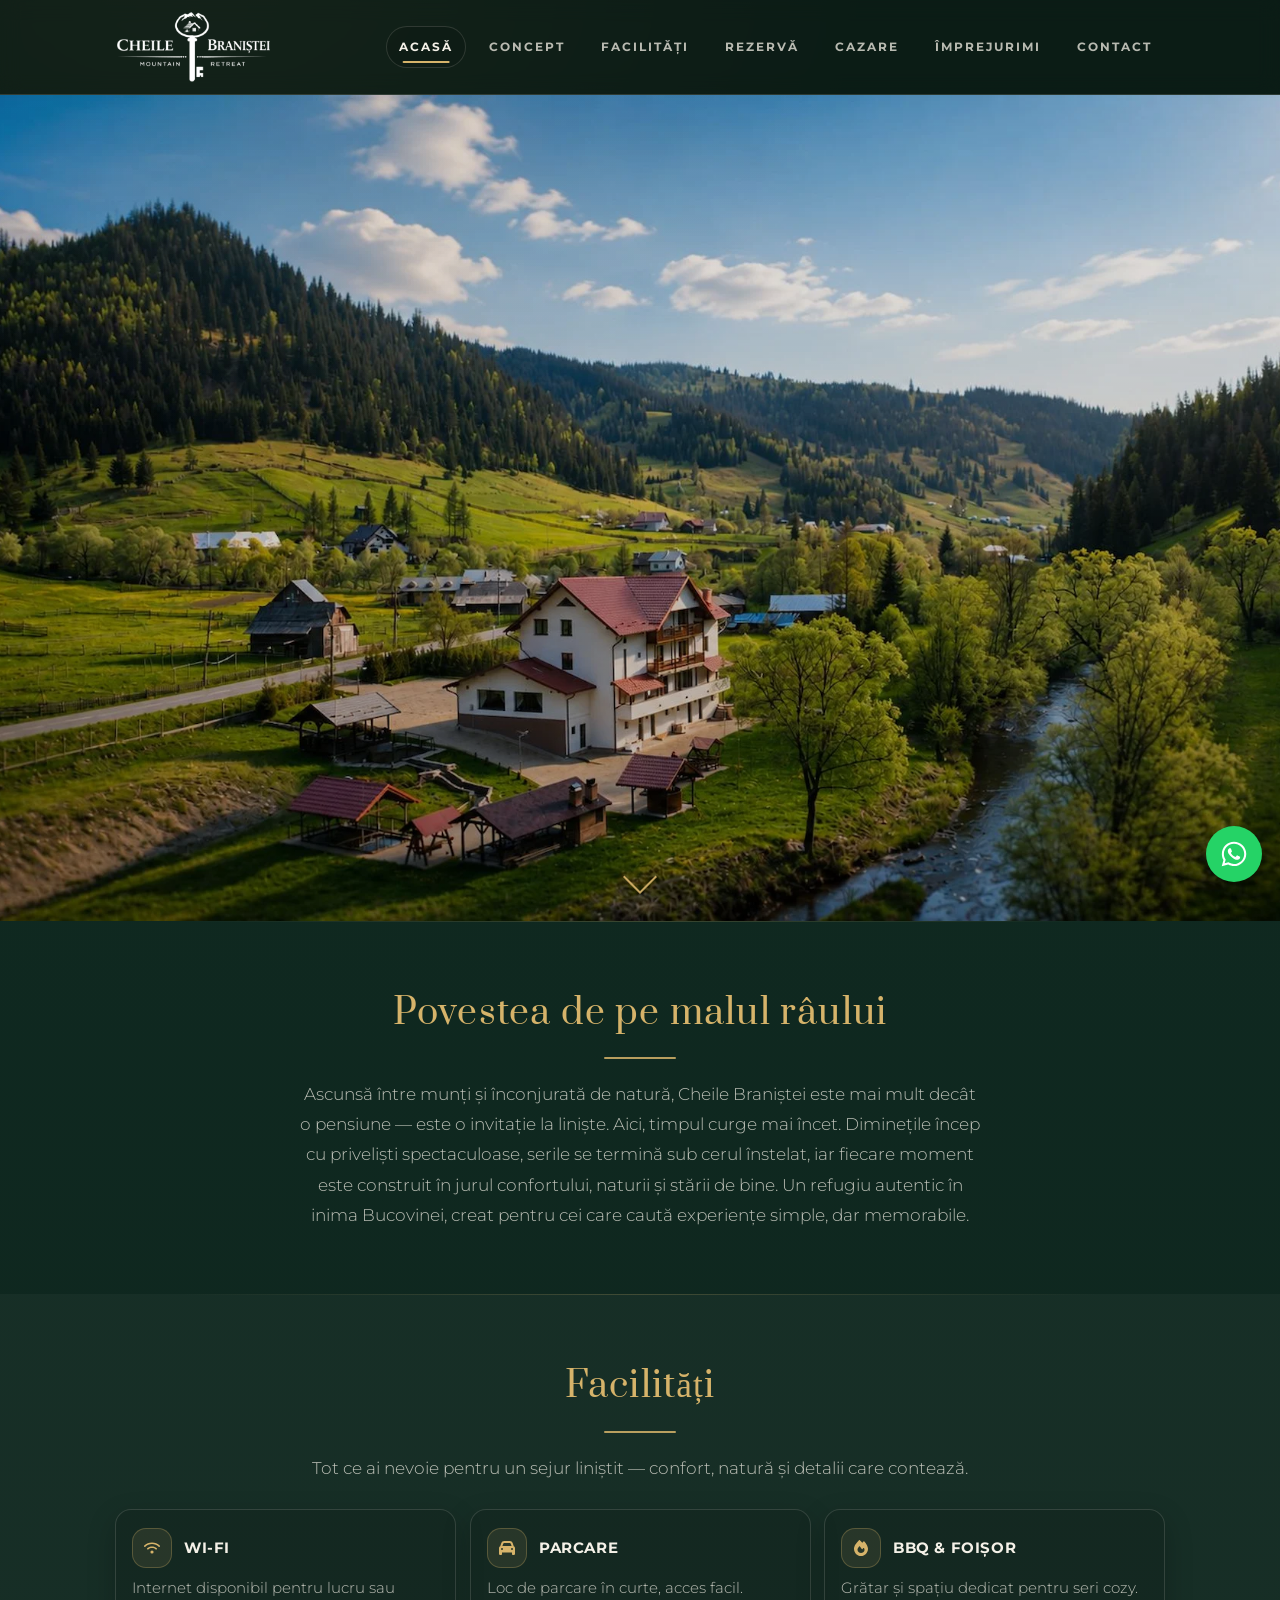
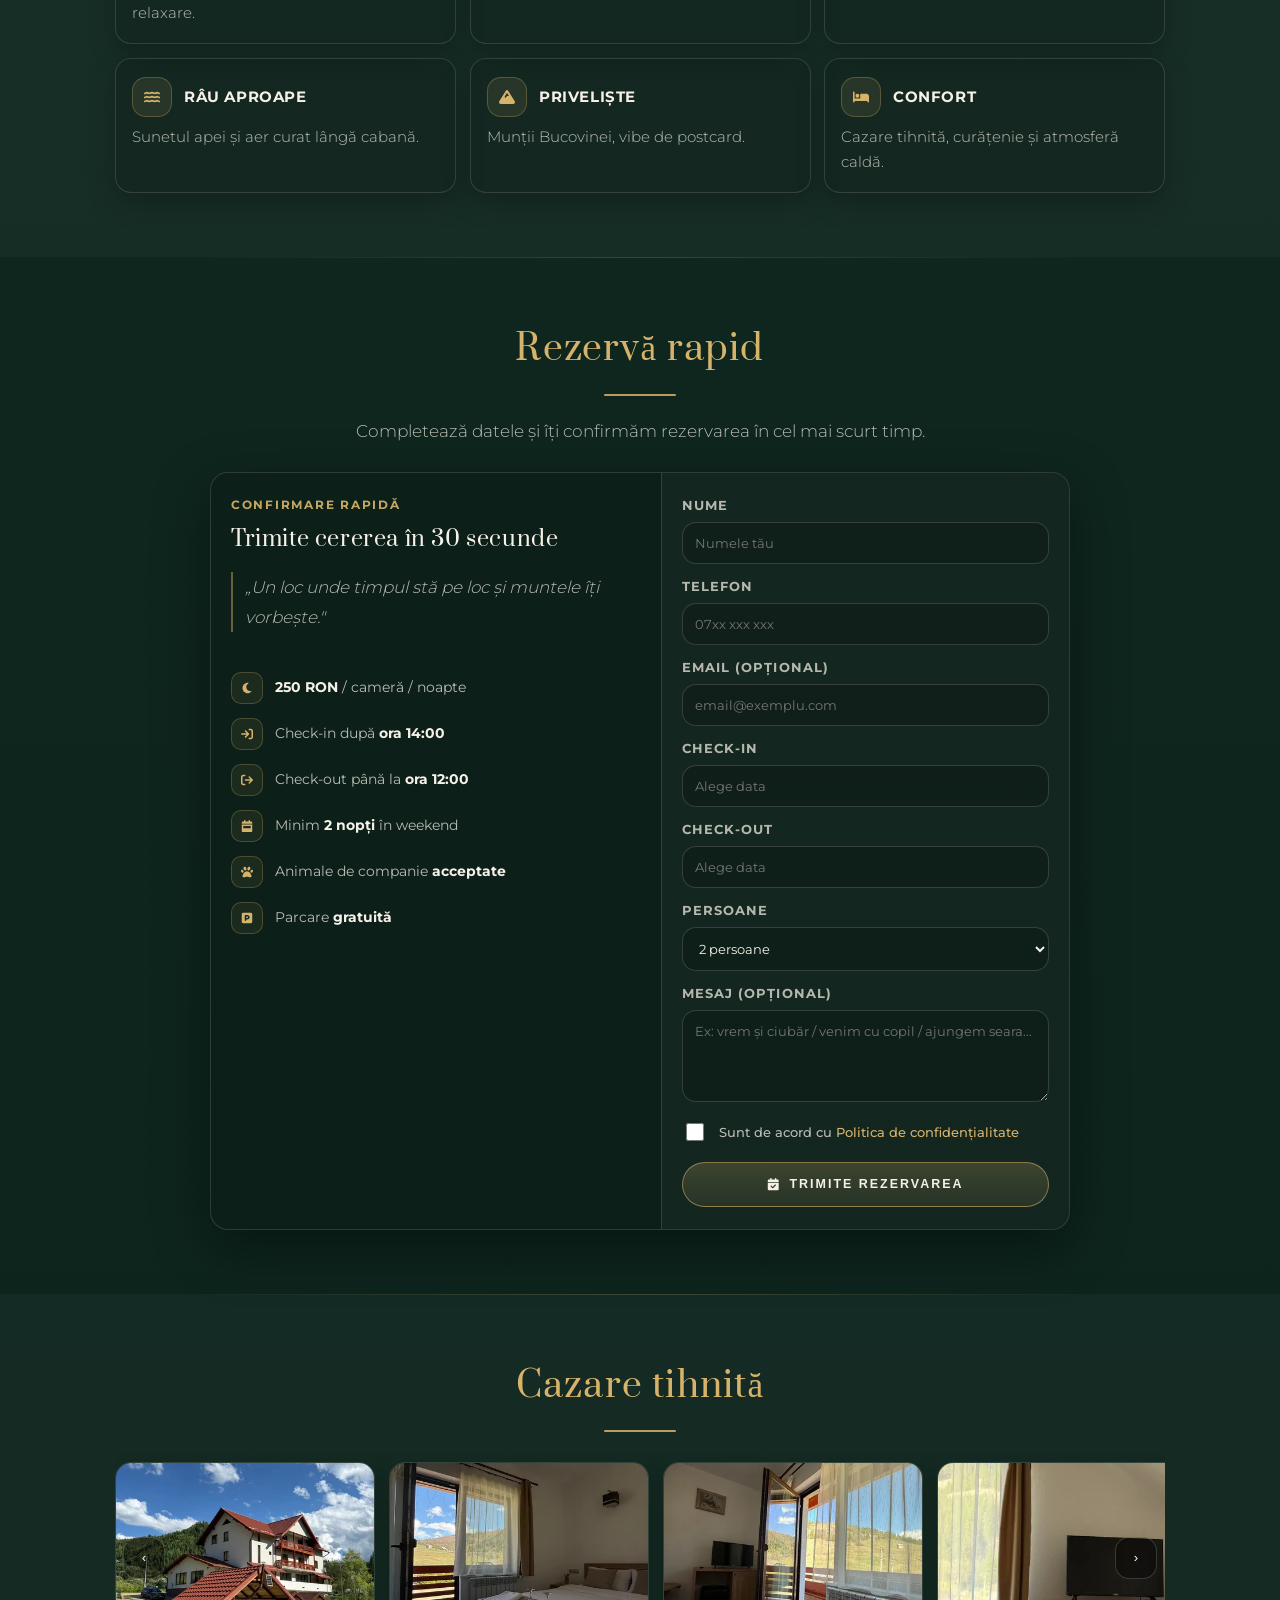
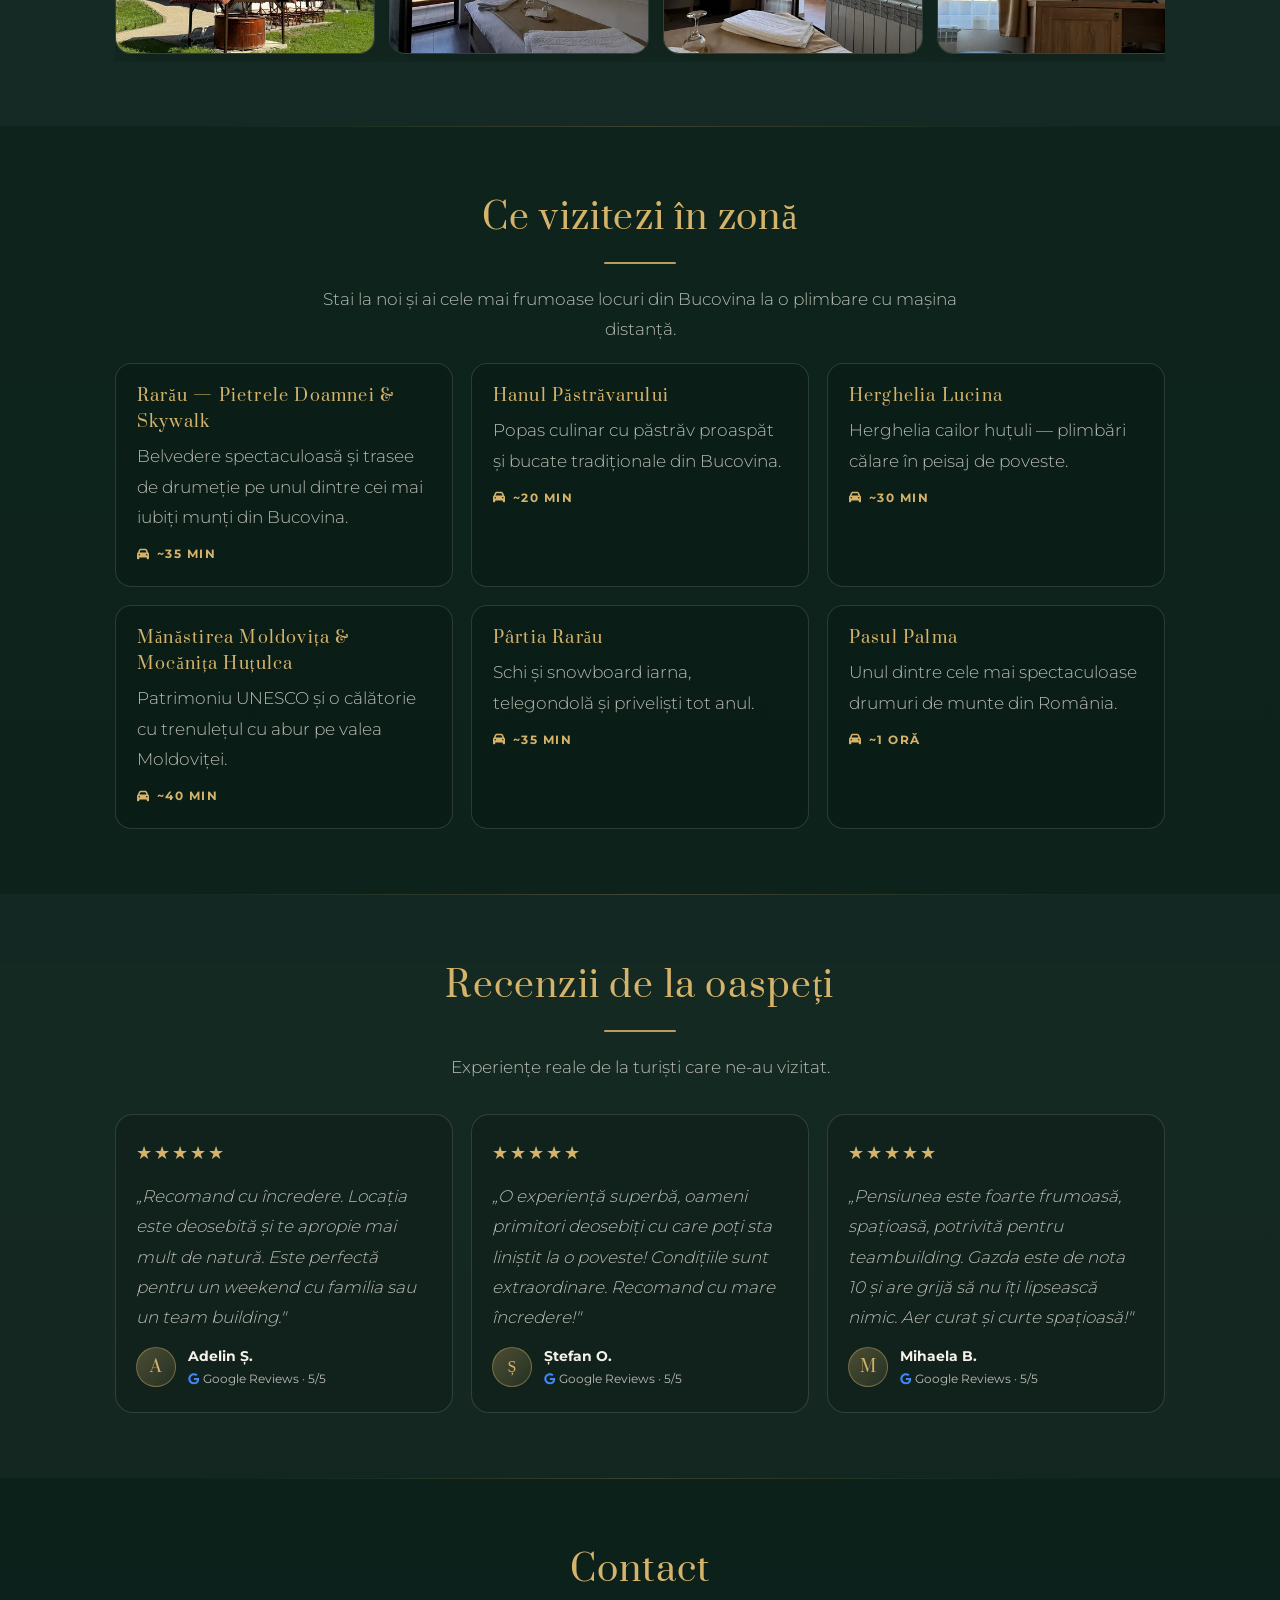
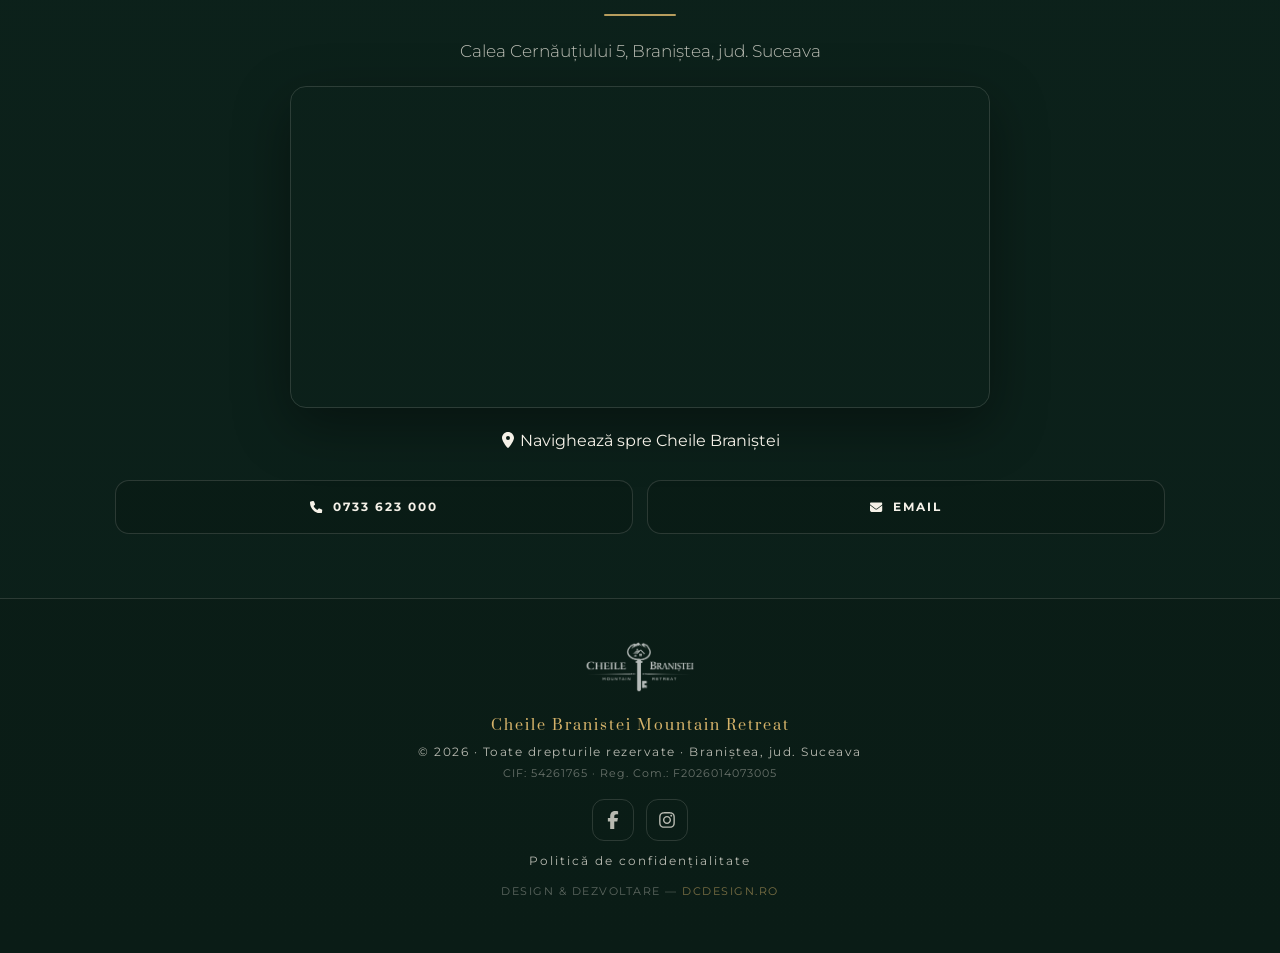
==== commit e34c16a9: "Add dcDesign credit to footer Co-Authored-By: Claude Fable 5 <noreply@anthropic.com>" ====
--- a/index.html
+++ b/index.html
@@ -2064,6 +2064,9 @@
       <p style="margin-top:10px;">
         <a href="/privacy.html">Politică de confidențialitate</a>
       </p>
+      <p style="margin-top:14px;font-size:.66rem;letter-spacing:1.5px;color:rgba(245,241,232,.35);text-transform:uppercase;">
+        Design &amp; dezvoltare — <span style="color:rgba(214,179,106,.55);">DCDesign.ro</span>
+      </p>
     </div>
   </footer>
 
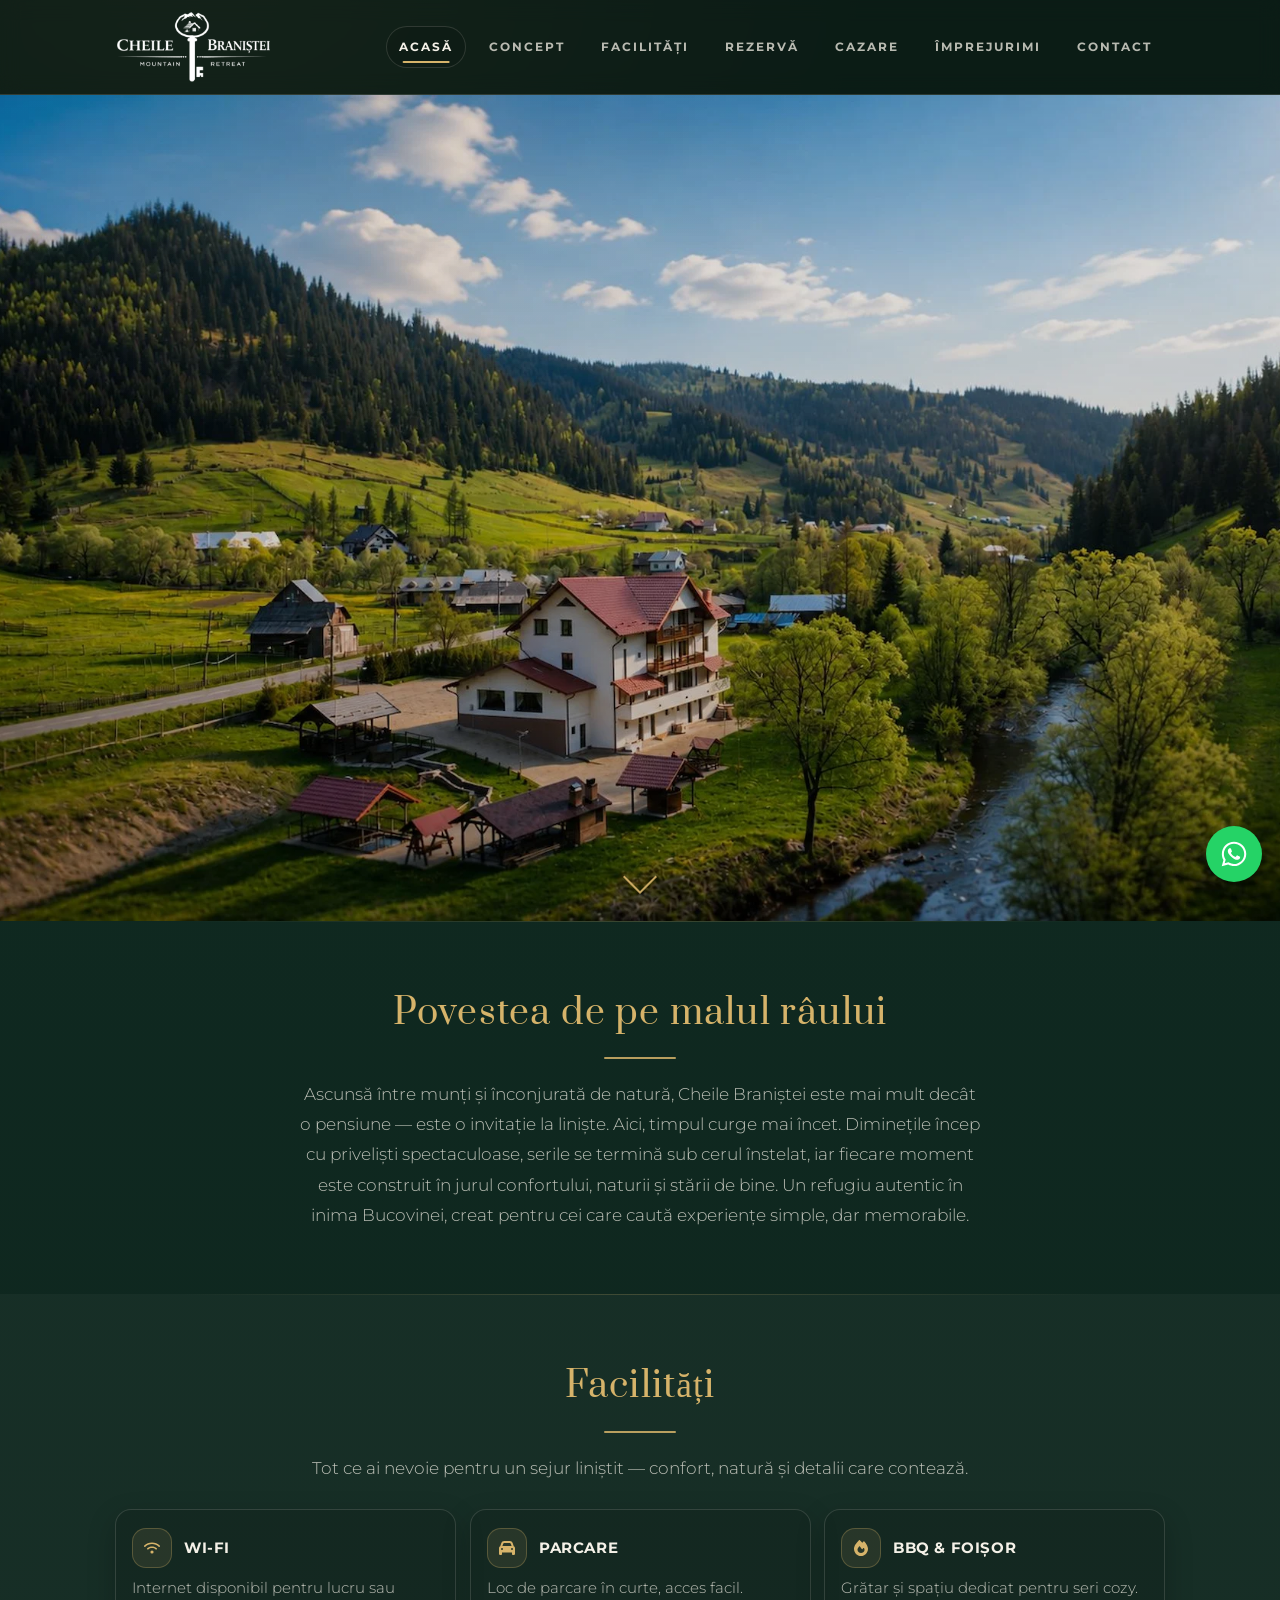
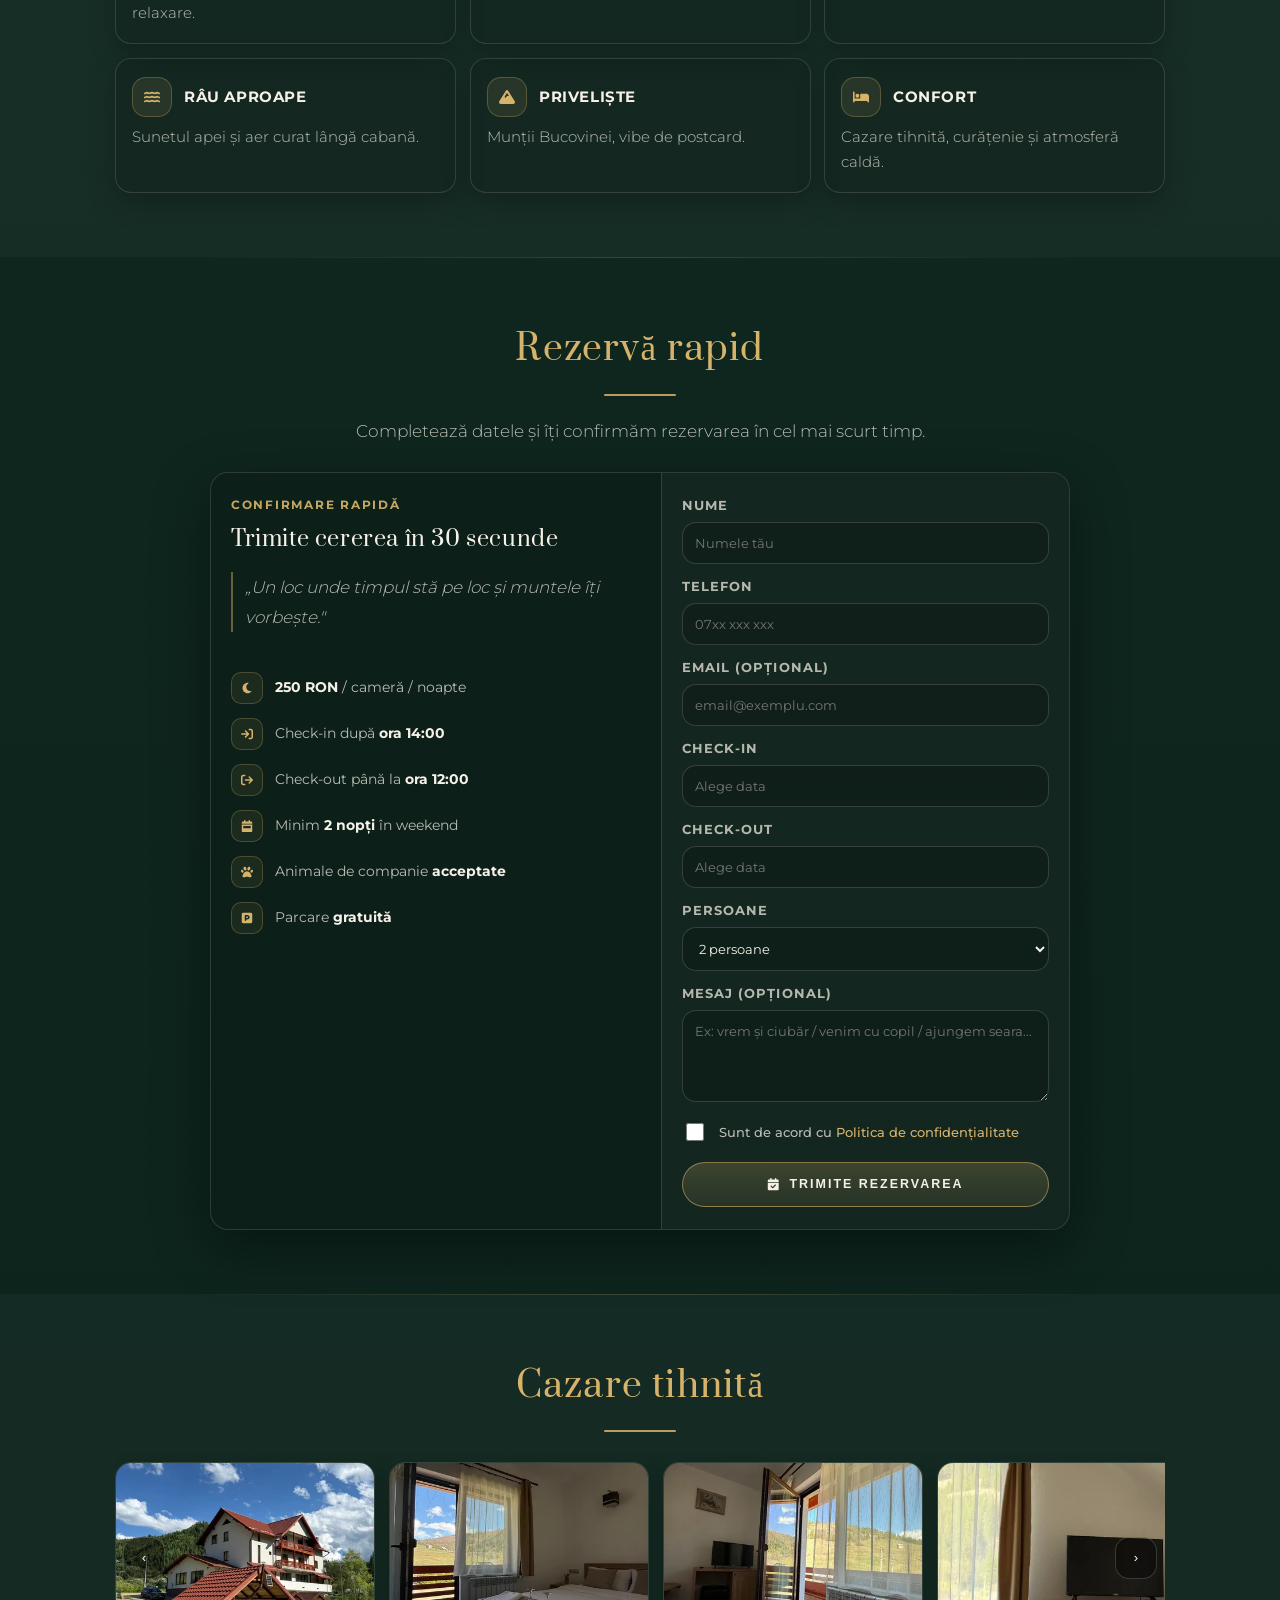
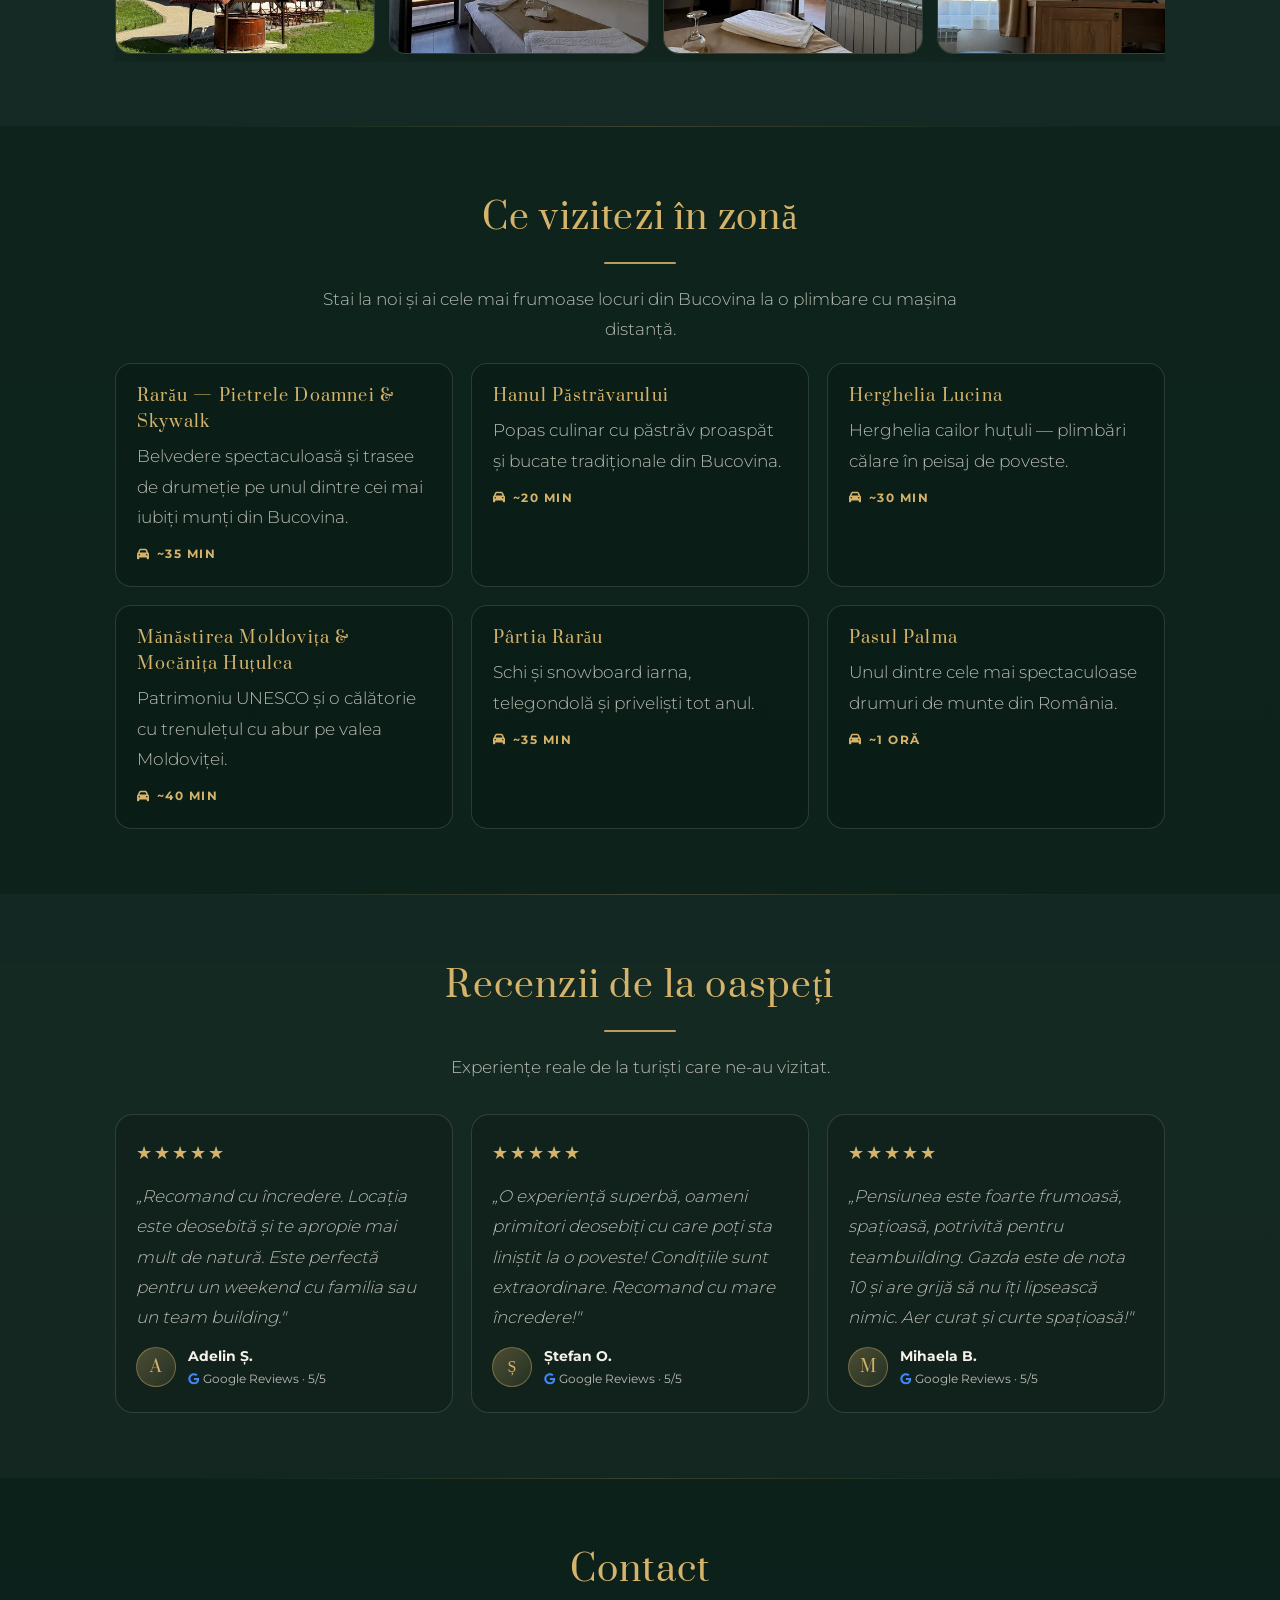
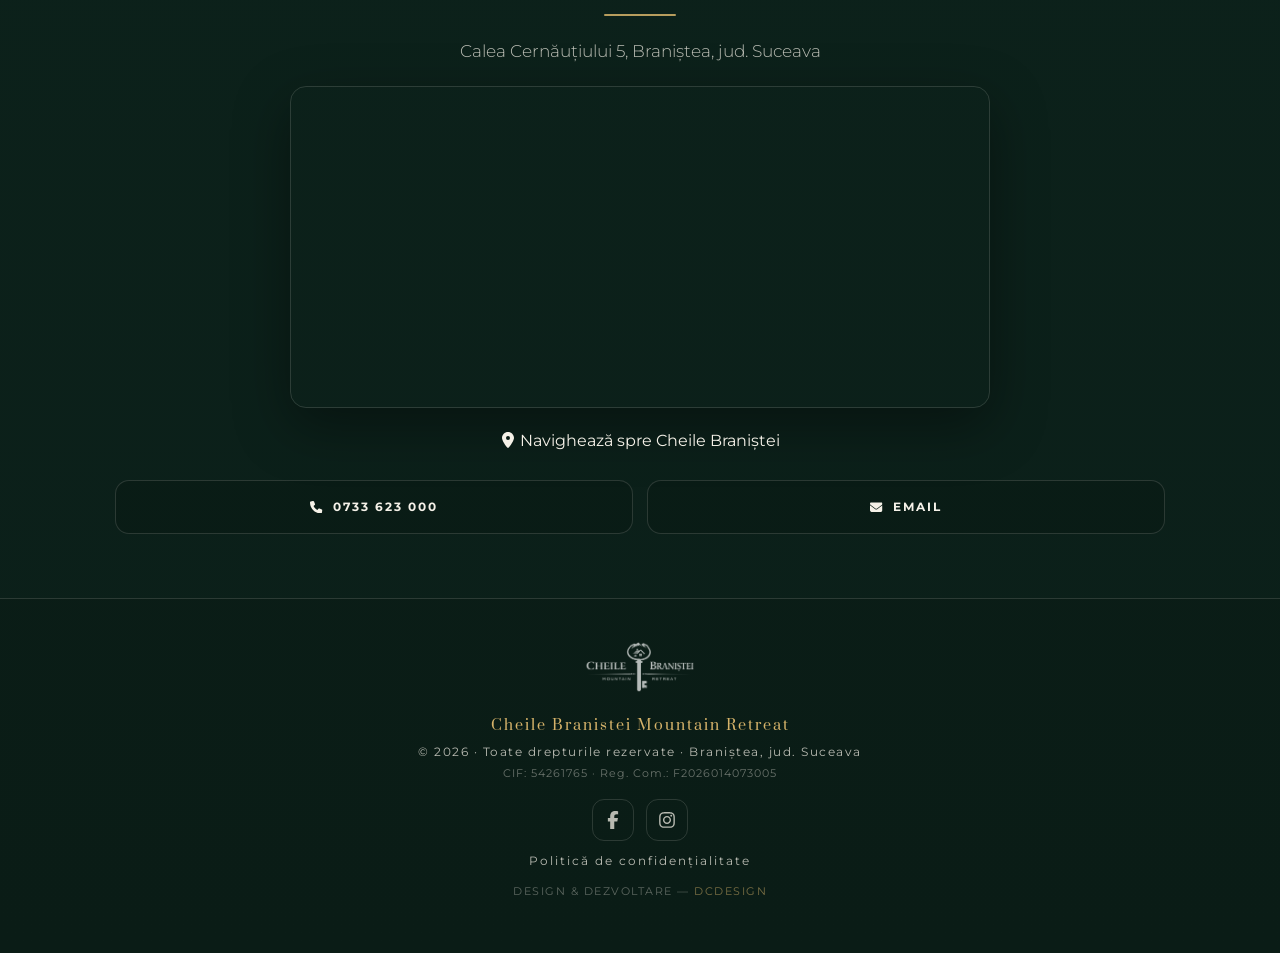
==== commit c8ae45cc: "Adjust footer credit to DCDesign" ====
--- a/index.html
+++ b/index.html
@@ -2065,7 +2065,7 @@
         <a href="/privacy.html">Politică de confidențialitate</a>
       </p>
       <p style="margin-top:14px;font-size:.66rem;letter-spacing:1.5px;color:rgba(245,241,232,.35);text-transform:uppercase;">
-        Design &amp; dezvoltare — <span style="color:rgba(214,179,106,.55);">DCDesign.ro</span>
+        Design &amp; dezvoltare — <span style="color:rgba(214,179,106,.55);">DCDesign</span>
       </p>
     </div>
   </footer>
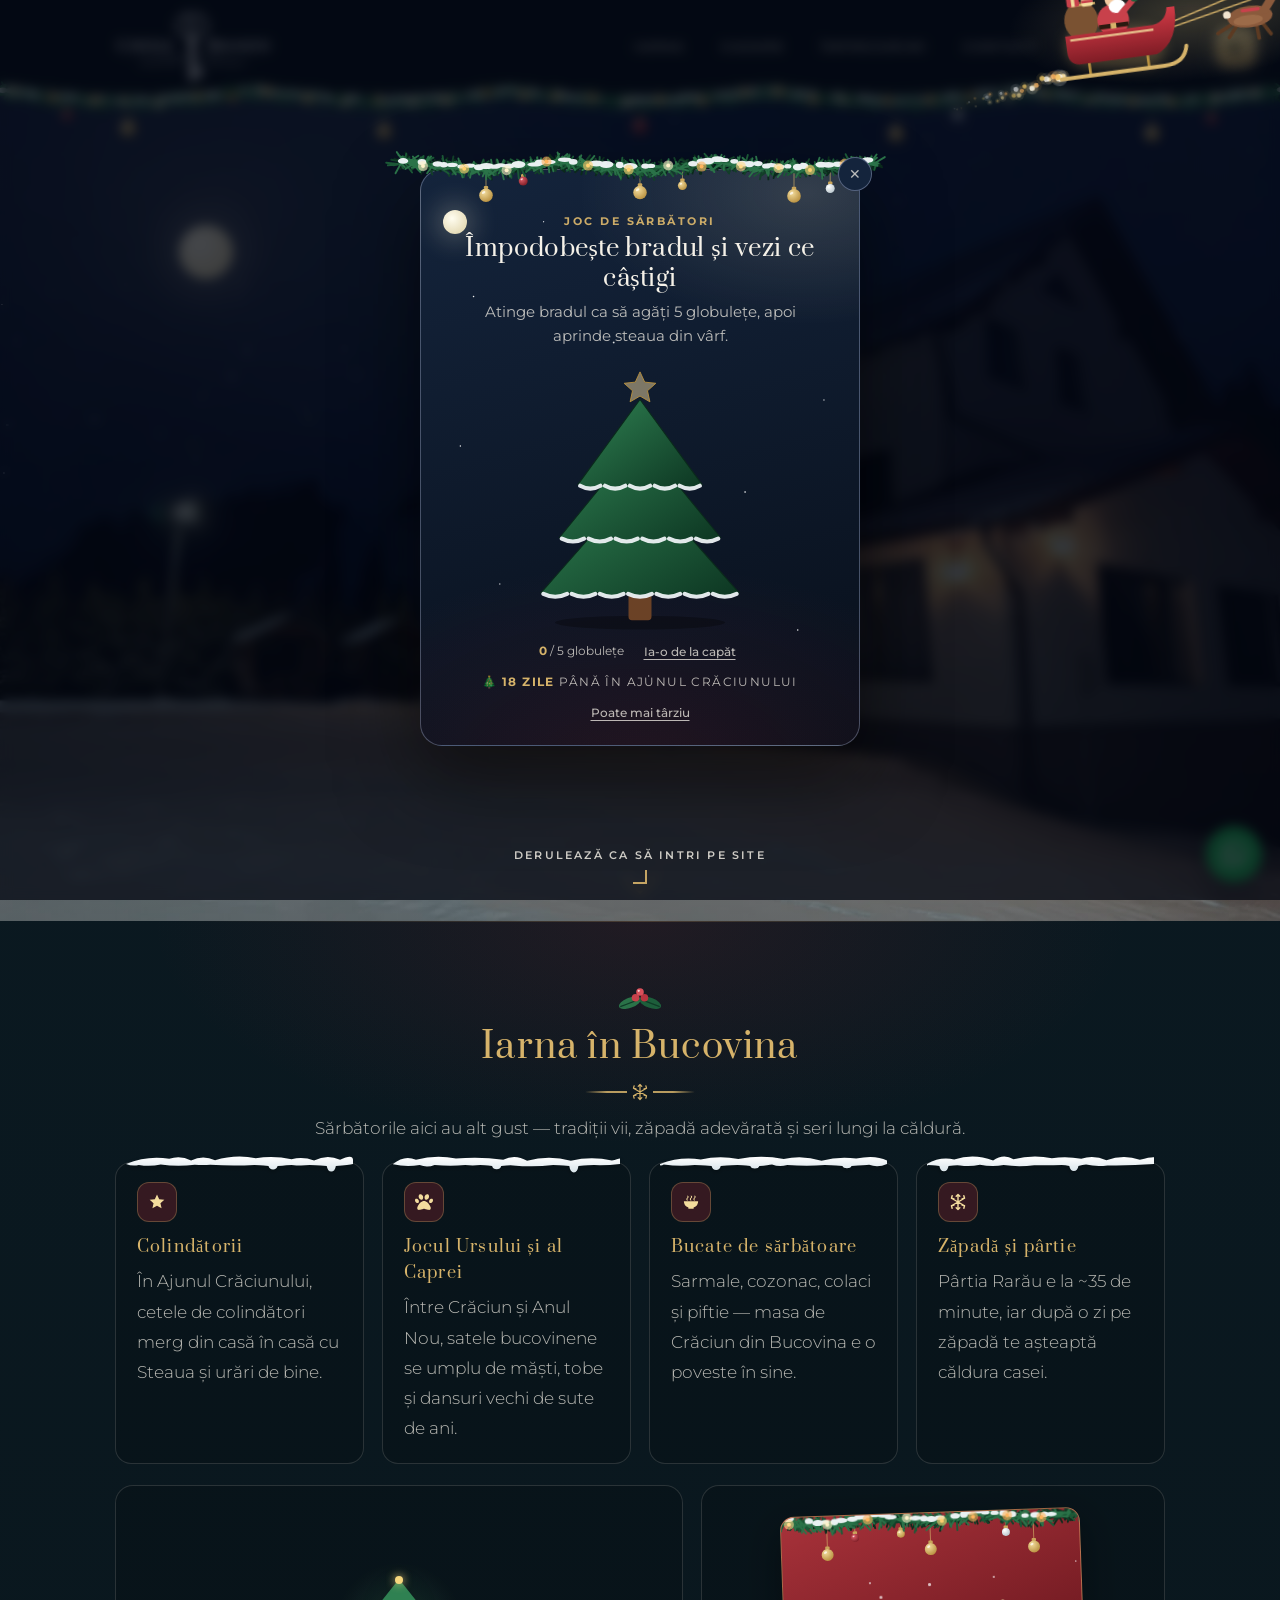
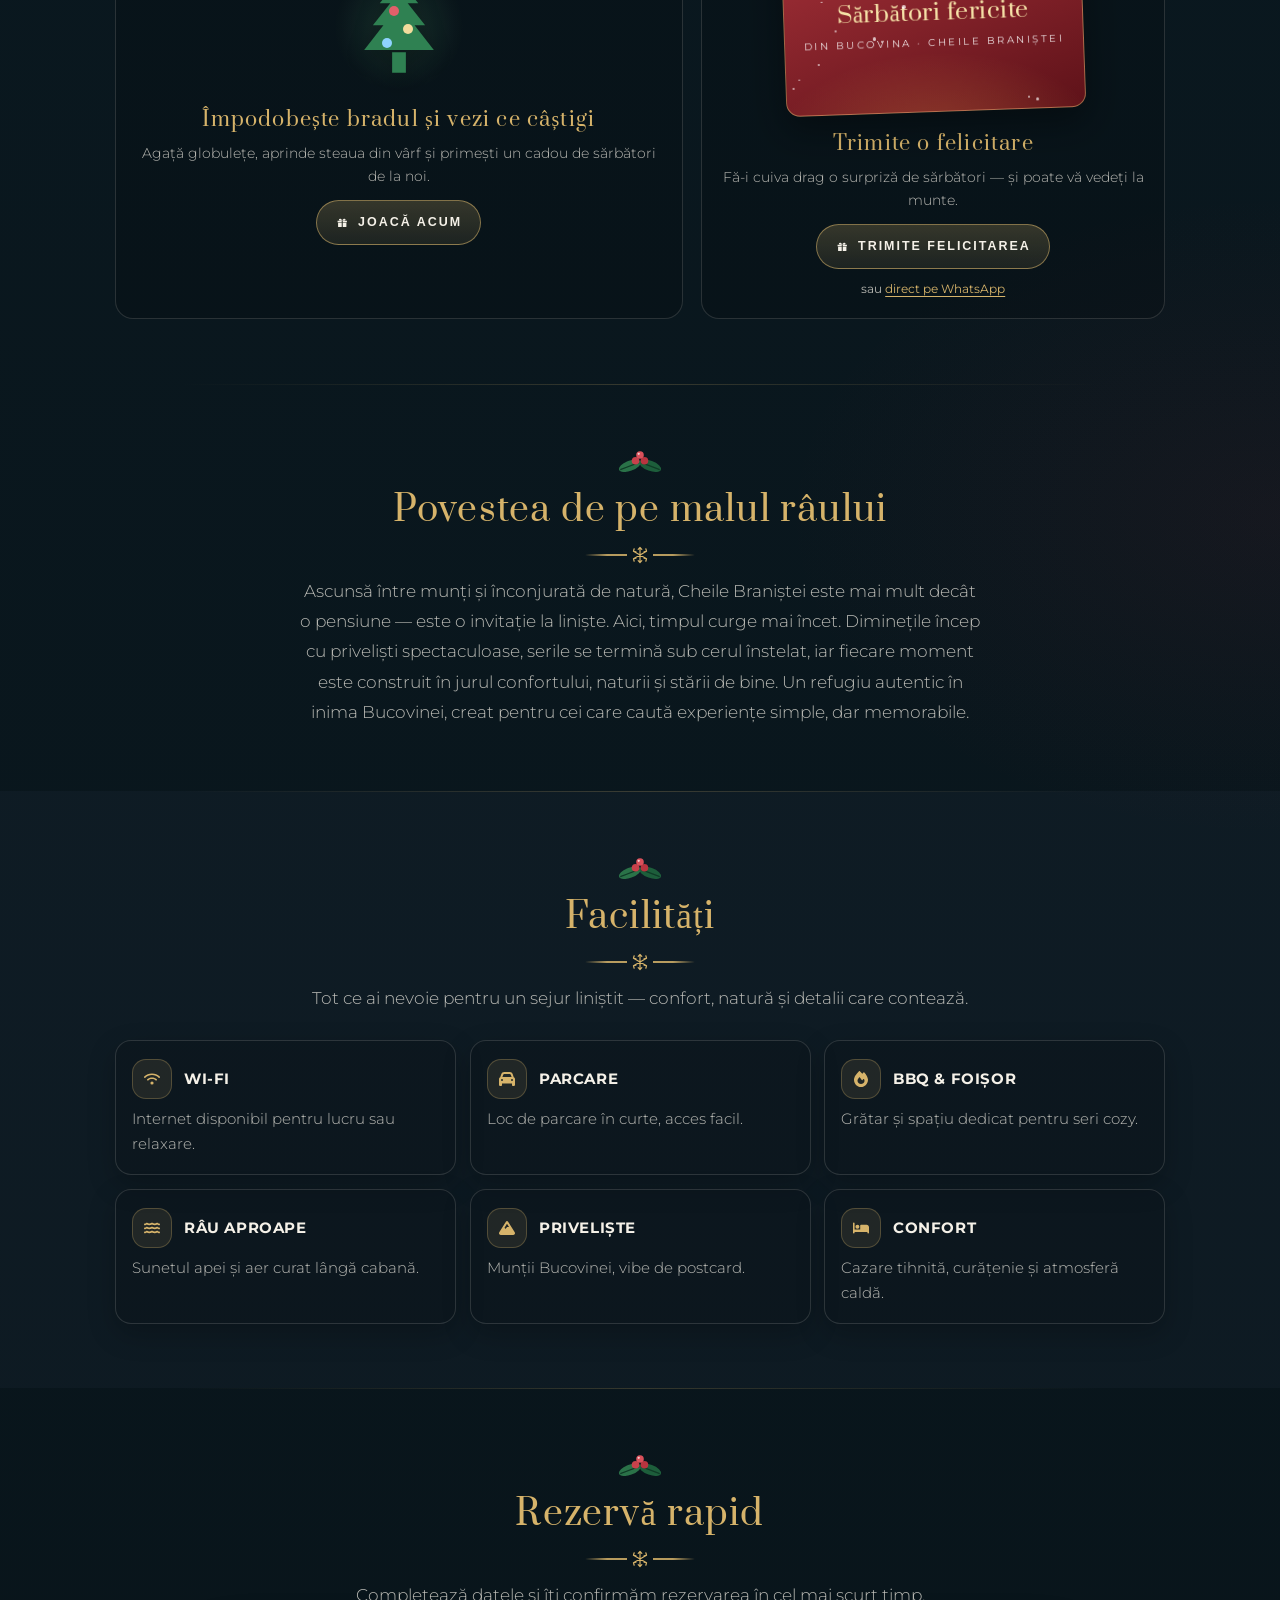
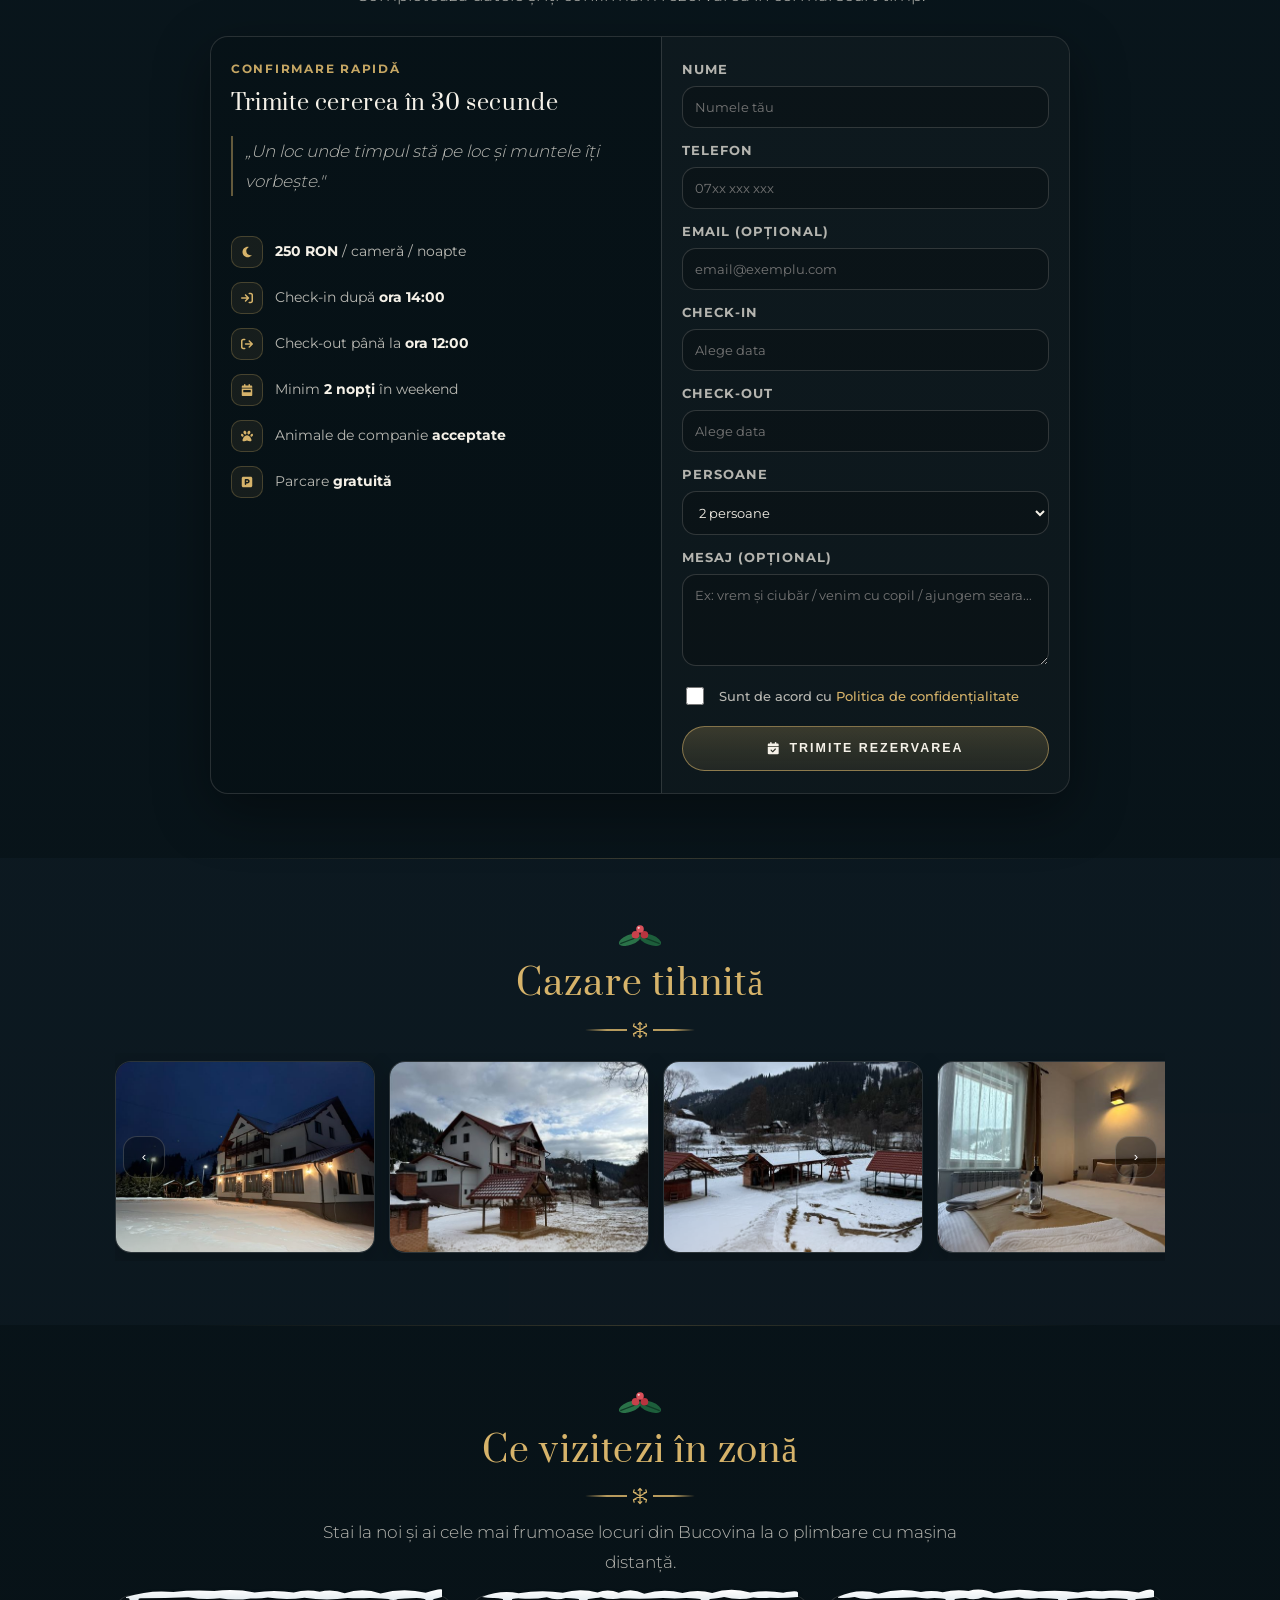
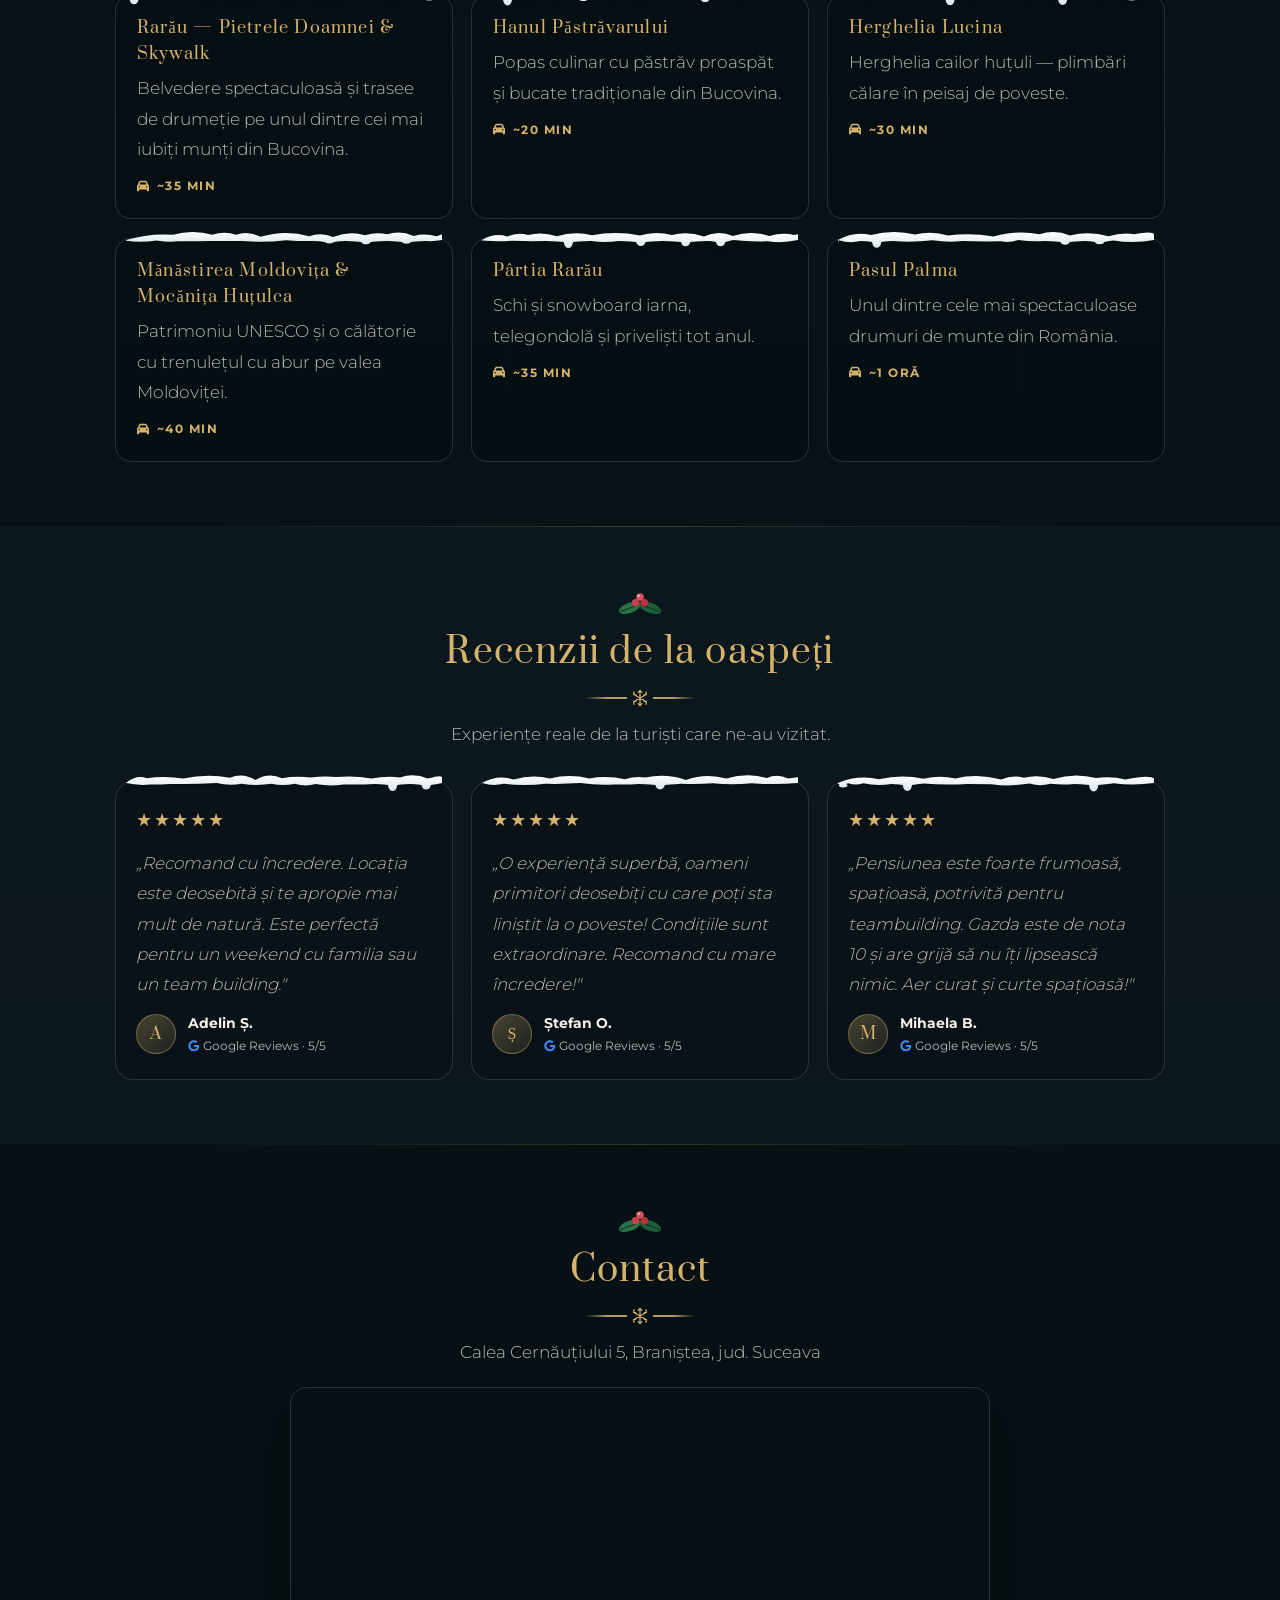
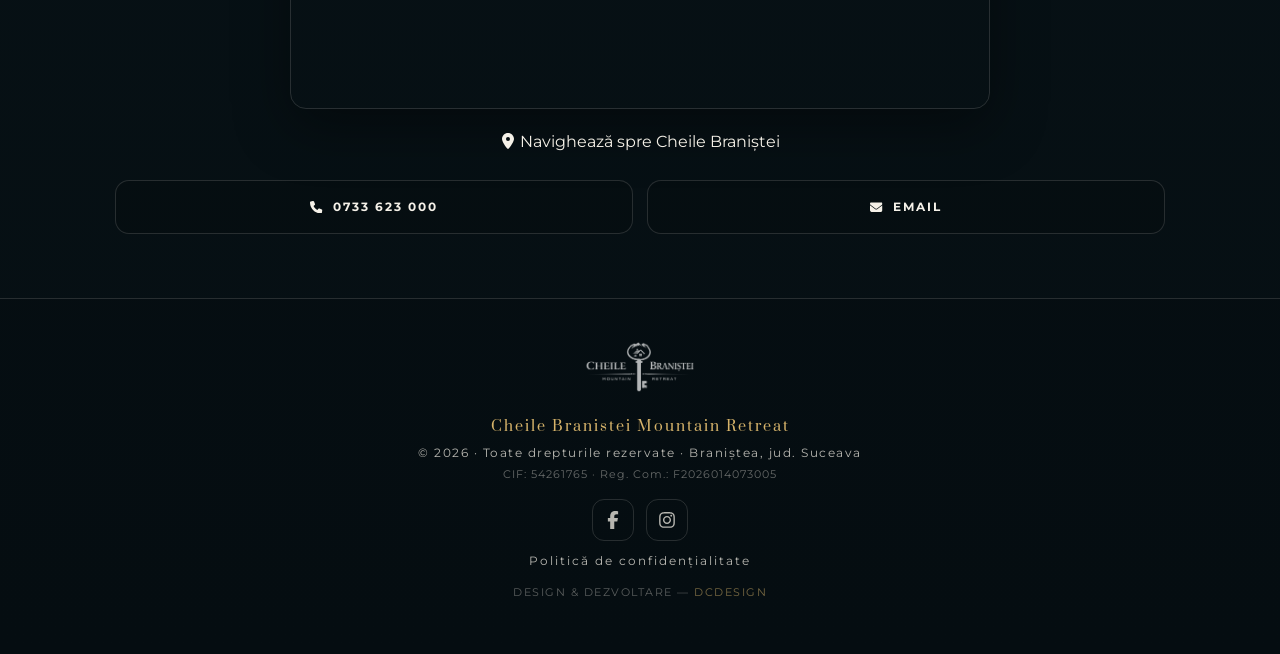
==== commit eddb5e13: "Add seasonal holiday theme with Santa intro game and winter photos - sarbatori.js (active 15 Nov - 1" ====
--- a/index.html
+++ b/index.html
@@ -13,14 +13,16 @@
   <meta property="og:url" content="https://cheilebranistei.ro/" />
   <meta property="og:title" content="Cheile Braniștei | Mountain Retreat" />
   <meta property="og:description" content="Pensiune de munte în Bucovina, lângă râu, cu foișor, grătar și priveliște spre munți. Rezervă rapid pe WhatsApp sau telefon." />
-  <meta property="og:image" content="https://cheilebranistei.ro/hero.webp" />
-  <meta property="og:image:width" content="1920" />
-  <meta property="og:image:height" content="1081" />
+  <!-- SEZON: poza de iarnă la previzualizare (WhatsApp/Facebook). După sărbători: înapoi la hero.webp, 1920x1081 -->
+  <meta property="og:image" content="https://cheilebranistei.ro/og-iarna.jpg" />
+  <meta property="og:image:width" content="1200" />
+  <meta property="og:image:height" content="630" />
+  <meta property="og:image:alt" content="Casa Cheile Braniștei luminată, într-o seară de iarnă" />
 
   <meta name="twitter:card" content="summary_large_image" />
   <meta name="twitter:title" content="Cheile Braniștei | Mountain Retreat" />
   <meta name="twitter:description" content="Pensiune de munte în Bucovina, lângă râu, cu foișor, grătar și priveliște spre munți." />
-  <meta name="twitter:image" content="https://cheilebranistei.ro/hero.webp" />
+  <meta name="twitter:image" content="https://cheilebranistei.ro/og-iarna.jpg" />
 
   <link rel="preload" as="font" type="font/woff2" href="fonts/prata-latin.woff2" crossorigin>
   <link rel="preload" as="font" type="font/woff2" href="fonts/montserrat-latin.woff2" crossorigin>
@@ -38,8 +40,29 @@
   <meta name="theme-color" content="#102a21"/>
 
  
-  <link rel="preload" as="image" href="hero.webp" type="image/webp" media="(min-width: 601px)" fetchpriority="high">
-  <link rel="preload" as="image" href="hero-mobile.webp" type="image/webp" media="(max-width: 600px)" fetchpriority="high">
+  <!-- Sezonul de sărbători se stabilește ÎNAINTE de prima afișare, ca să nu apară o clipă poza de vară
+       (sau caseta din hero înainte de intro). Datele trebuie să fie în acord cu SEZON din sarbatori.js. -->
+  <script>
+  (function () {
+    var h = document.documentElement, q = new URLSearchParams(location.search).get('sarbatori');
+    var d = new Date(), md = (d.getMonth() + 1) * 100 + d.getDate();
+    var sezon = q !== 'off' && (q === 'on' || q === 'test' || md >= 1115 || md <= 110);   // 15 nov – 10 ian
+    var g = function (s, k) { try { return s.getItem(k); } catch (e) { return null; } };
+    var preload = function (href, media) {
+      var l = document.createElement('link');
+      l.rel = 'preload'; l.as = 'image'; l.href = href; l.setAttribute('fetchpriority', 'high');
+      if (media) l.media = media;
+      document.head.appendChild(l);
+    };
+    if (!sezon) { preload('hero.webp', '(min-width: 601px)'); preload('hero-mobile.webp', '(max-width: 600px)'); return; }
+    h.classList.add('xm-on');
+    preload('hero-iarna.jpg');
+    if (g(localStorage, 'xm-noapte') !== '0') h.classList.add('xm-night');
+    var recent = Date.now() - (+g(localStorage, 'xm-inchis') || 0) < 864e5;
+    if (q === 'test' || (g(localStorage, 'xm-cadou') !== '1' && !g(sessionStorage, 'xm-vazut') && !recent && !location.hash))
+      h.classList.add('xm-intro-on');   // sarbatori.js scoate clasa dacă intro-ul nu pornește
+  })();
+  </script>
 
   <style>
 /* =========================
@@ -86,6 +109,9 @@
 
 *{box-sizing:border-box; scroll-behavior:smooth}
 html,body{margin:0;padding:0}
+/* Nicio derulare laterală, chiar dacă un element iese câțiva pixeli din ecran (pe iPhone pagina „aluneca” în lateral).
+   'clip' nu creează container de scroll, deci nu strică bara fixă de sus. */
+html,body{overflow-x:clip}
 
 body{
   font-family:'Montserrat', sans-serif;
@@ -118,9 +144,17 @@
    NAV
    ========================= */
 
+/* Bara plutește deasupra paginii (fixed), iar body păstrează un spațiu egal cu înălțimea
+   ei mare (logo 74px + 2×10px padding + 1px bordură). Așa, când bara se micșorează la scroll,
+   conținutul de dedesubt nu mai sare. Pe mobil: logo 48px + 2×8px + 1px. */
+body{ padding-top:95px; }
+@media (max-width: 600px){ body{ padding-top:65px; } }
+
 nav{
-  position:sticky;
+  position:fixed;
   top:0;
+  left:0;
+  right:0;
   z-index:1000;
   background:rgba(8,18,14,.55);
   backdrop-filter:blur(10px);
@@ -201,6 +235,22 @@
 .nav-links a.active::after {
   transform: translateX(-50%) scaleX(1);
 }
+
+/* Rezervă — acțiunea principală, evidențiată în meniu */
+.nav-links a.nav-cta{
+  color:#10241c;
+  border-color:rgba(214,179,106,.7);
+  background:linear-gradient(180deg, #ddbc77, #c6a054);
+  margin-left:4px;
+}
+.nav-links a.nav-cta:hover,
+.nav-links a.nav-cta.active{
+  color:#10241c;
+  border-color:rgba(214,179,106,.9);
+  background:linear-gradient(180deg, #e6c886, #cfa95c);
+  box-shadow:0 6px 18px rgba(0,0,0,.3);
+}
+.nav-links a.nav-cta::after{ display:none; }
 
 /* =========================
    HAMBURGER
@@ -388,6 +438,15 @@
     url('hero.webp') top center / cover no-repeat;
 }
 
+/* Sezonul de sărbători (clasele vin din scriptul din <head>): poza de iarnă și caseta ascunsă
+   până la finalul intro-ului — aici, nu în sarbatori.js, ca să se aplice de la prima afișare */
+.xm-on .hero{
+  background:
+    linear-gradient(rgba(0,0,0,.04), rgba(0,0,0,.22)),
+    url('hero-iarna.jpg') center 58% / cover no-repeat;
+}
+.xm-intro-on .reveal-hero{ opacity:0 !important; transform:translateY(26px) !important; filter:blur(2px) !important; }
+
 /* Întunecarea la scroll e un strat separat — imaginea de fundal nu se
    schimbă niciodată, deci nu mai există refetch/redecode (flash pe mobil) */
 .hero::before{
@@ -1271,6 +1330,12 @@
       url('hero-mobile.webp');
     background-position: center top;
     background-size: cover;
+  }
+  .xm-on .hero{
+    background-image:
+      linear-gradient(rgba(0,0,0,.04), rgba(0,0,0,.22)),
+      url('hero-iarna.jpg');
+    background-position: 33% center;
   }
 
   .car-track{
@@ -1727,17 +1792,14 @@
   <!-- NAV -->
   <nav class="nav">
     <div class="wrap nav-inner navbar">
-      <div class="nav-logo brand">
+      <a href="#acasa" class="nav-logo brand" aria-label="Cheile Braniștei — Acasă">
         <img src="logo.webp" alt="Cheile Braniștei" width="200" height="70">
-      </div>
+      </a>
       <div class="nav-links menu" id="navLinks">
-        <a href="#acasa">Acasă</a>
-        <a href="#concept">Concept</a>
-        <a href="#facilitati">Facilități</a>
-        <a href="#rezerva">Rezervă</a>
         <a href="#cazare">Cazare</a>
         <a href="#zona">Împrejurimi</a>
         <a href="#contact">Contact</a>
+        <a href="#rezerva" class="nav-cta">Rezervă</a>
       </div>
       <button class="hamburger" id="hamburger" aria-label="Meniu">
         <span></span>
@@ -1915,6 +1977,13 @@
           <button class="car-card" type="button" data-gallery-btn data-src="camera6.webp" aria-label="Foto 7"><img src="camera6-thumb.webp" alt="Salon" width="1200" height="900" loading="lazy"></button>
           <button class="car-card" type="button" data-gallery-btn data-src="hol.webp" aria-label="Foto 8"><img src="hol-thumb.webp" alt="Hol Cheile Braniștei" width="1200" height="1600" loading="lazy"></button>
           <button class="car-card" type="button" data-gallery-btn data-src="garden.webp" aria-label="Foto 9"><img src="garden-thumb.webp" alt="Curte Cheile Braniștei" width="1200" height="1600" loading="lazy"></button>
+          <button class="car-card" type="button" data-gallery-btn data-src="camera-iarna.jpg" data-iarna aria-label="Foto 10"><img src="camera-iarna-thumb.jpg" alt="Cameră dublă cu priveliște spre munții înzăpeziți" width="525" height="700" loading="lazy"></button>
+          <button class="car-card" type="button" data-gallery-btn data-src="salon-hol.jpg" aria-label="Foto 11"><img src="salon-hol-thumb.jpg" alt="Salonul și zona de zi" width="700" height="525" loading="lazy"></button>
+          <button class="car-card" type="button" data-gallery-btn data-src="salon-mare.jpg" aria-label="Foto 12"><img src="salon-mare-thumb.jpg" alt="Salonul mare pentru mese și evenimente" width="700" height="525" loading="lazy"></button>
+          <button class="car-card" type="button" data-gallery-btn data-src="salon-brad.jpg" data-iarna aria-label="Foto 13"><img src="salon-brad-thumb.jpg" alt="Salonul cu bradul de Crăciun" width="700" height="525" loading="lazy"></button>
+          <button class="car-card" type="button" data-gallery-btn data-src="hero-iarna.jpg" data-iarna aria-label="Foto 14"><img src="iarna-noapte-thumb.jpg" alt="Casa Cheile Braniștei luminată, într-o seară de iarnă" width="700" height="525" loading="lazy"></button>
+          <button class="car-card" type="button" data-gallery-btn data-src="iarna-ciubar.jpg" data-iarna aria-label="Foto 15"><img src="iarna-ciubar-thumb.jpg" alt="Casa iarna, cu ciubărul în curte" width="525" height="700" loading="lazy"></button>
+          <button class="car-card" type="button" data-gallery-btn data-src="iarna-curte.jpg" data-iarna aria-label="Foto 16"><img src="iarna-curte-thumb.jpg" alt="Curtea acoperită de zăpadă, cu foișoarele" width="525" height="700" loading="lazy"></button>
         </div>
         <button class="car-btn next" type="button" aria-label="Înainte" data-next>›</button>
       </div>
@@ -2098,6 +2167,8 @@
   </a>
 
   <script src="main.js"></script>
+  <!-- Decor de sărbători + oferta de Crăciun (se activează singur 15 nov – 7 ian) -->
+  <script src="sarbatori.js" defer></script>
   <!-- Cloudflare Web Analytics (fara cookies, fara tracking personal) -->
   <script defer src='https://static.cloudflareinsights.com/beacon.min.js' data-cf-beacon='{"token": "d5746165c7694d72bc28e3d435e04534"}'></script>
 </body>
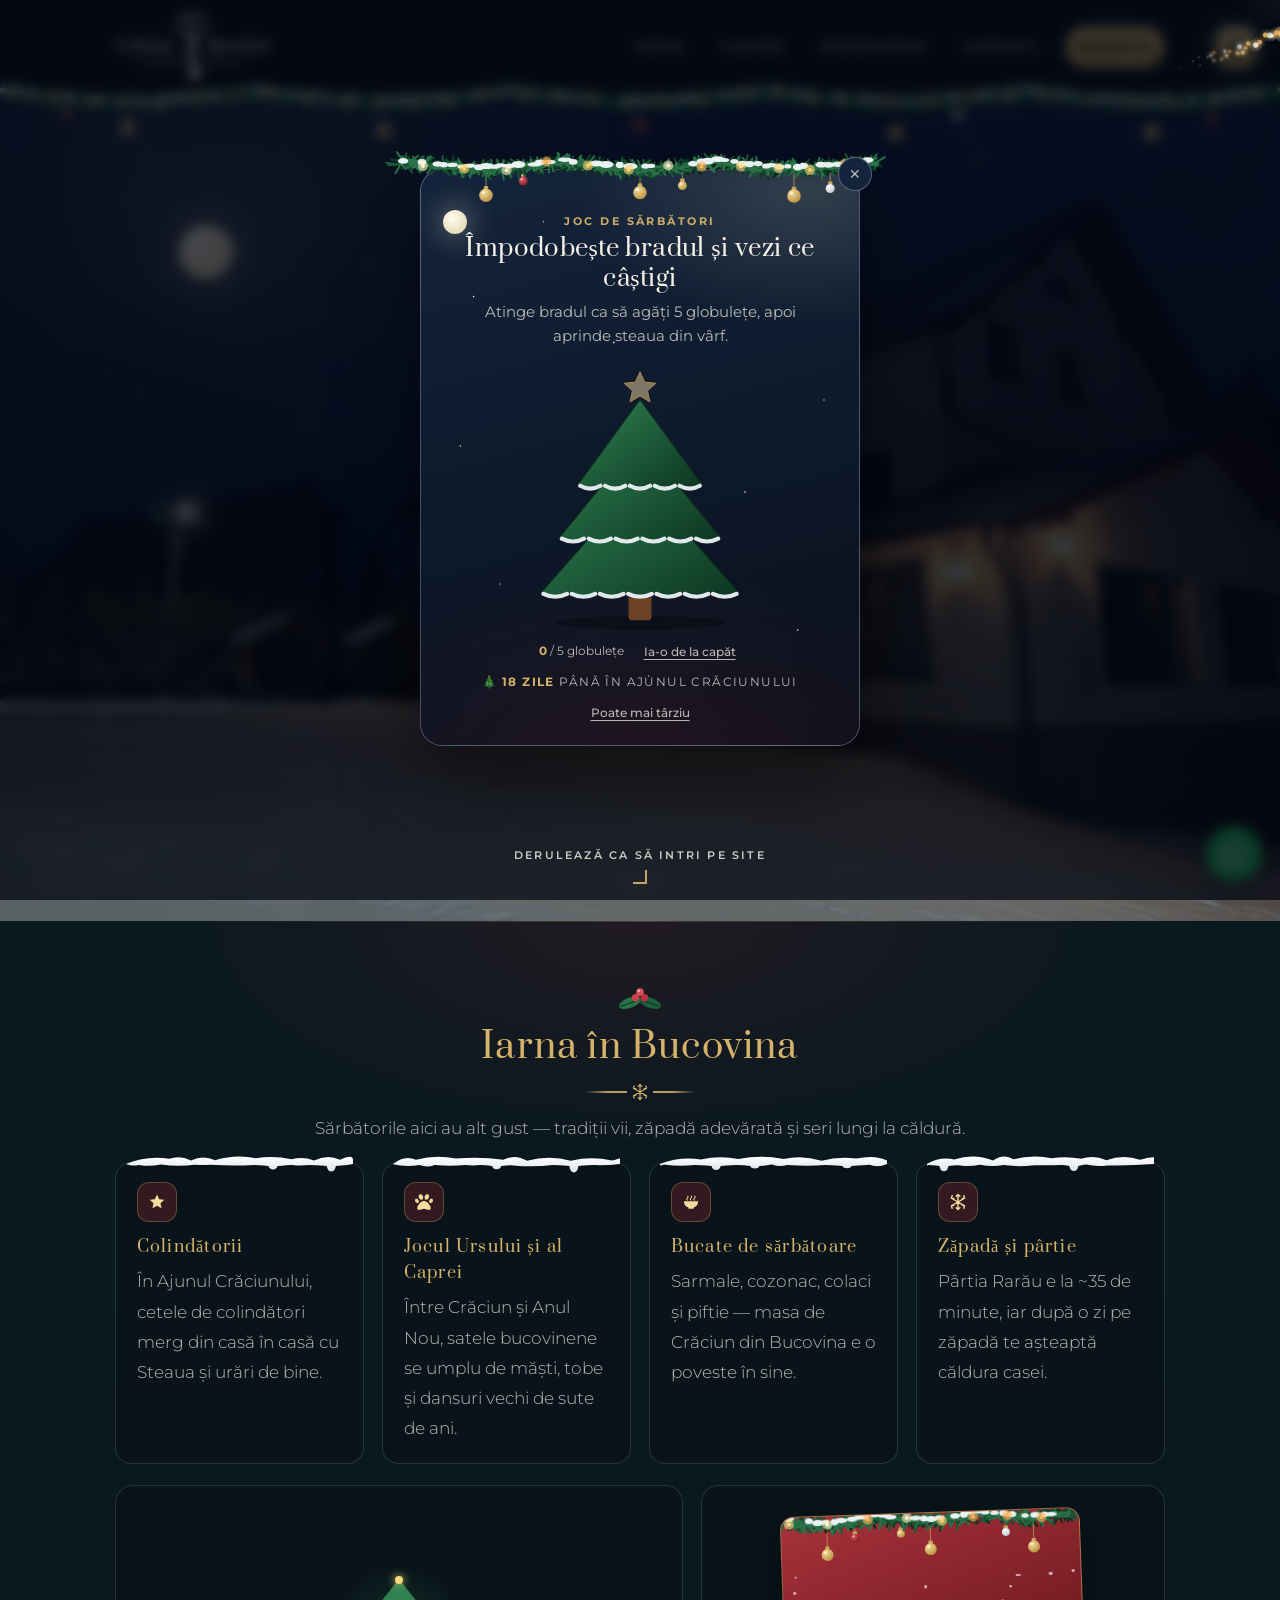
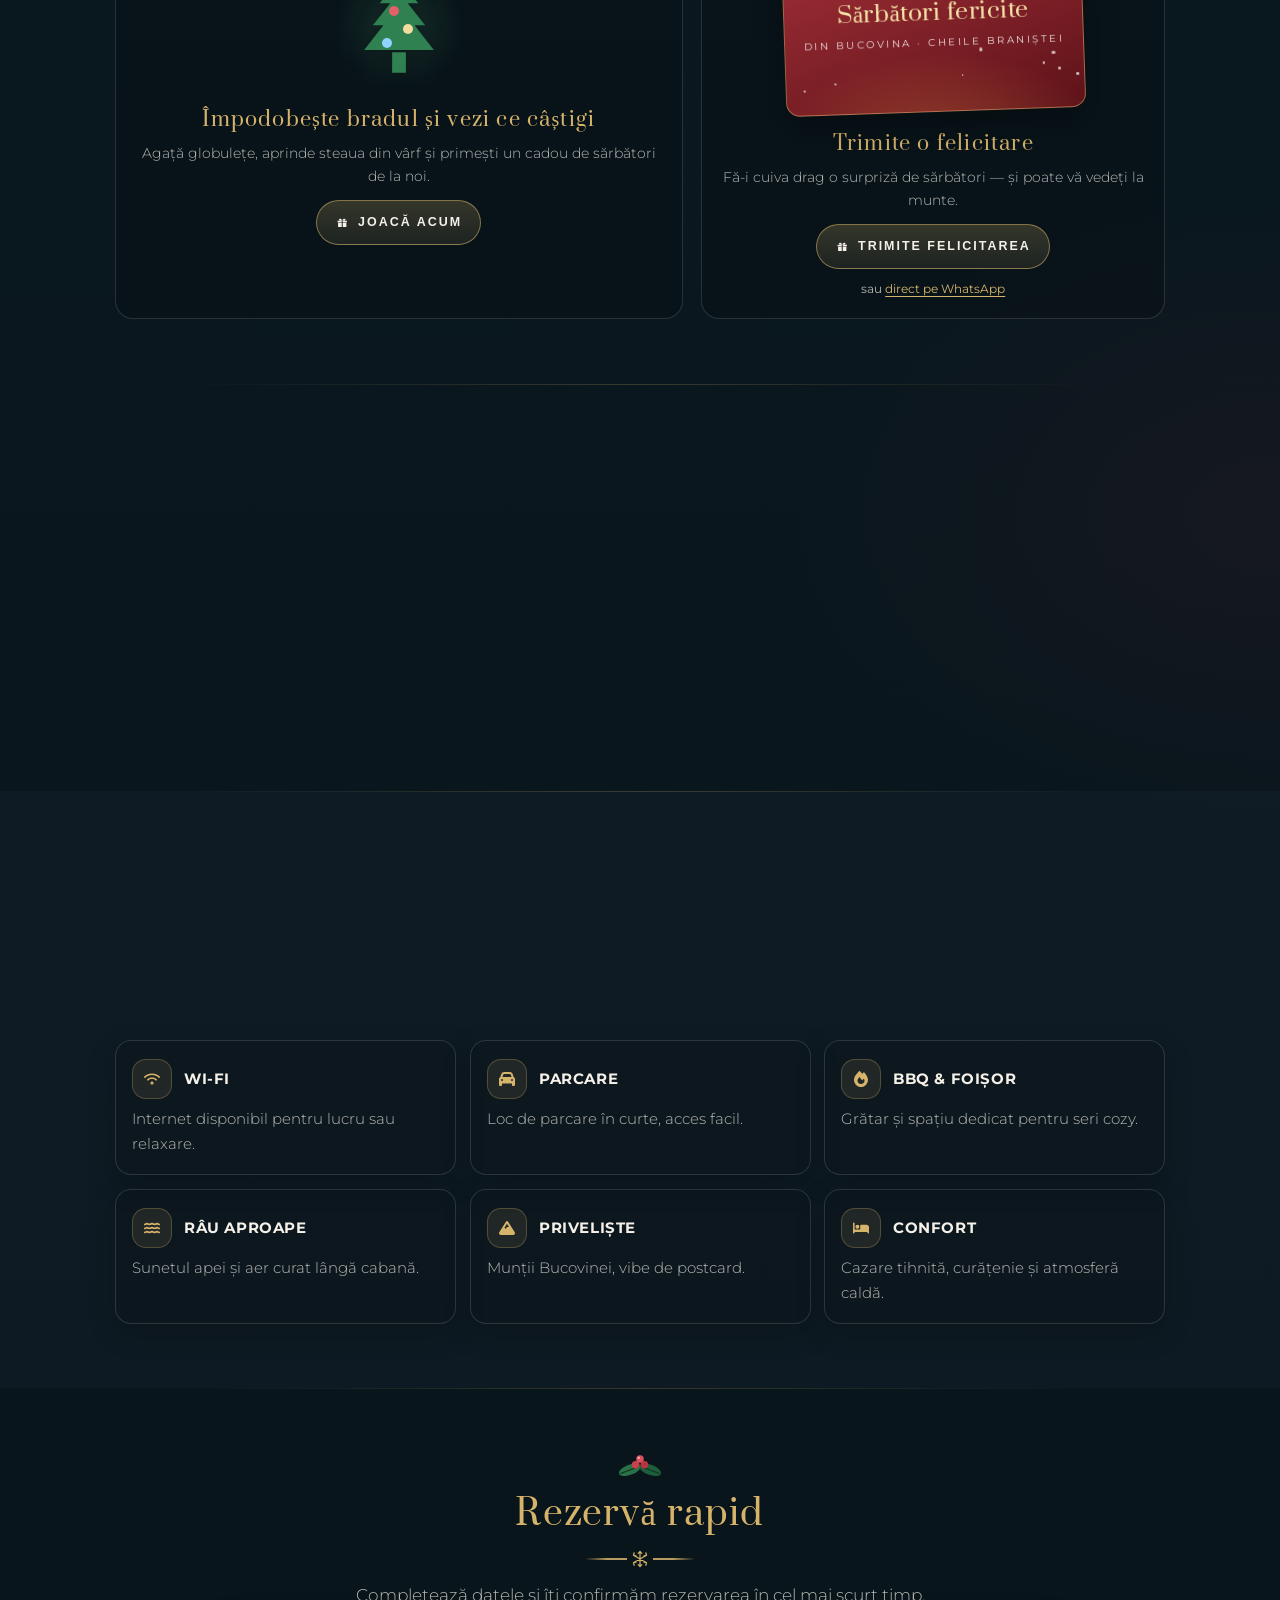
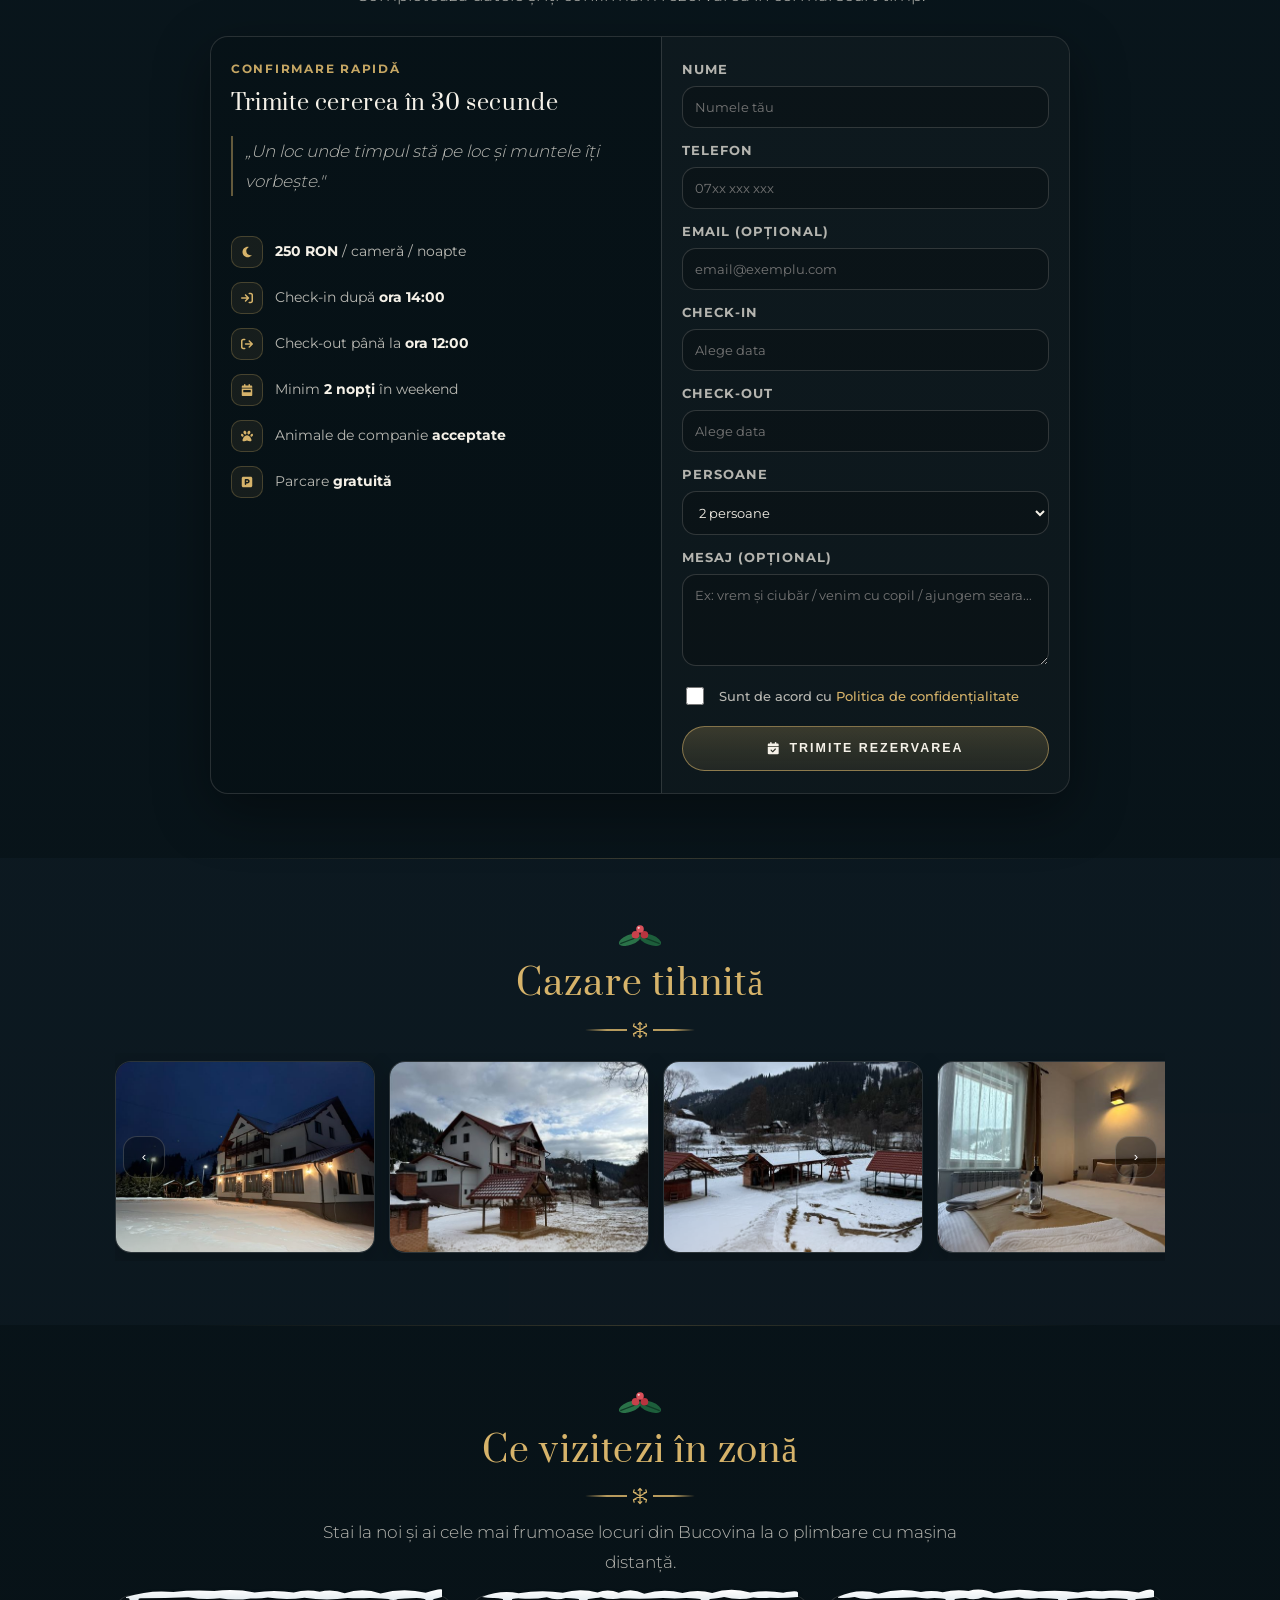
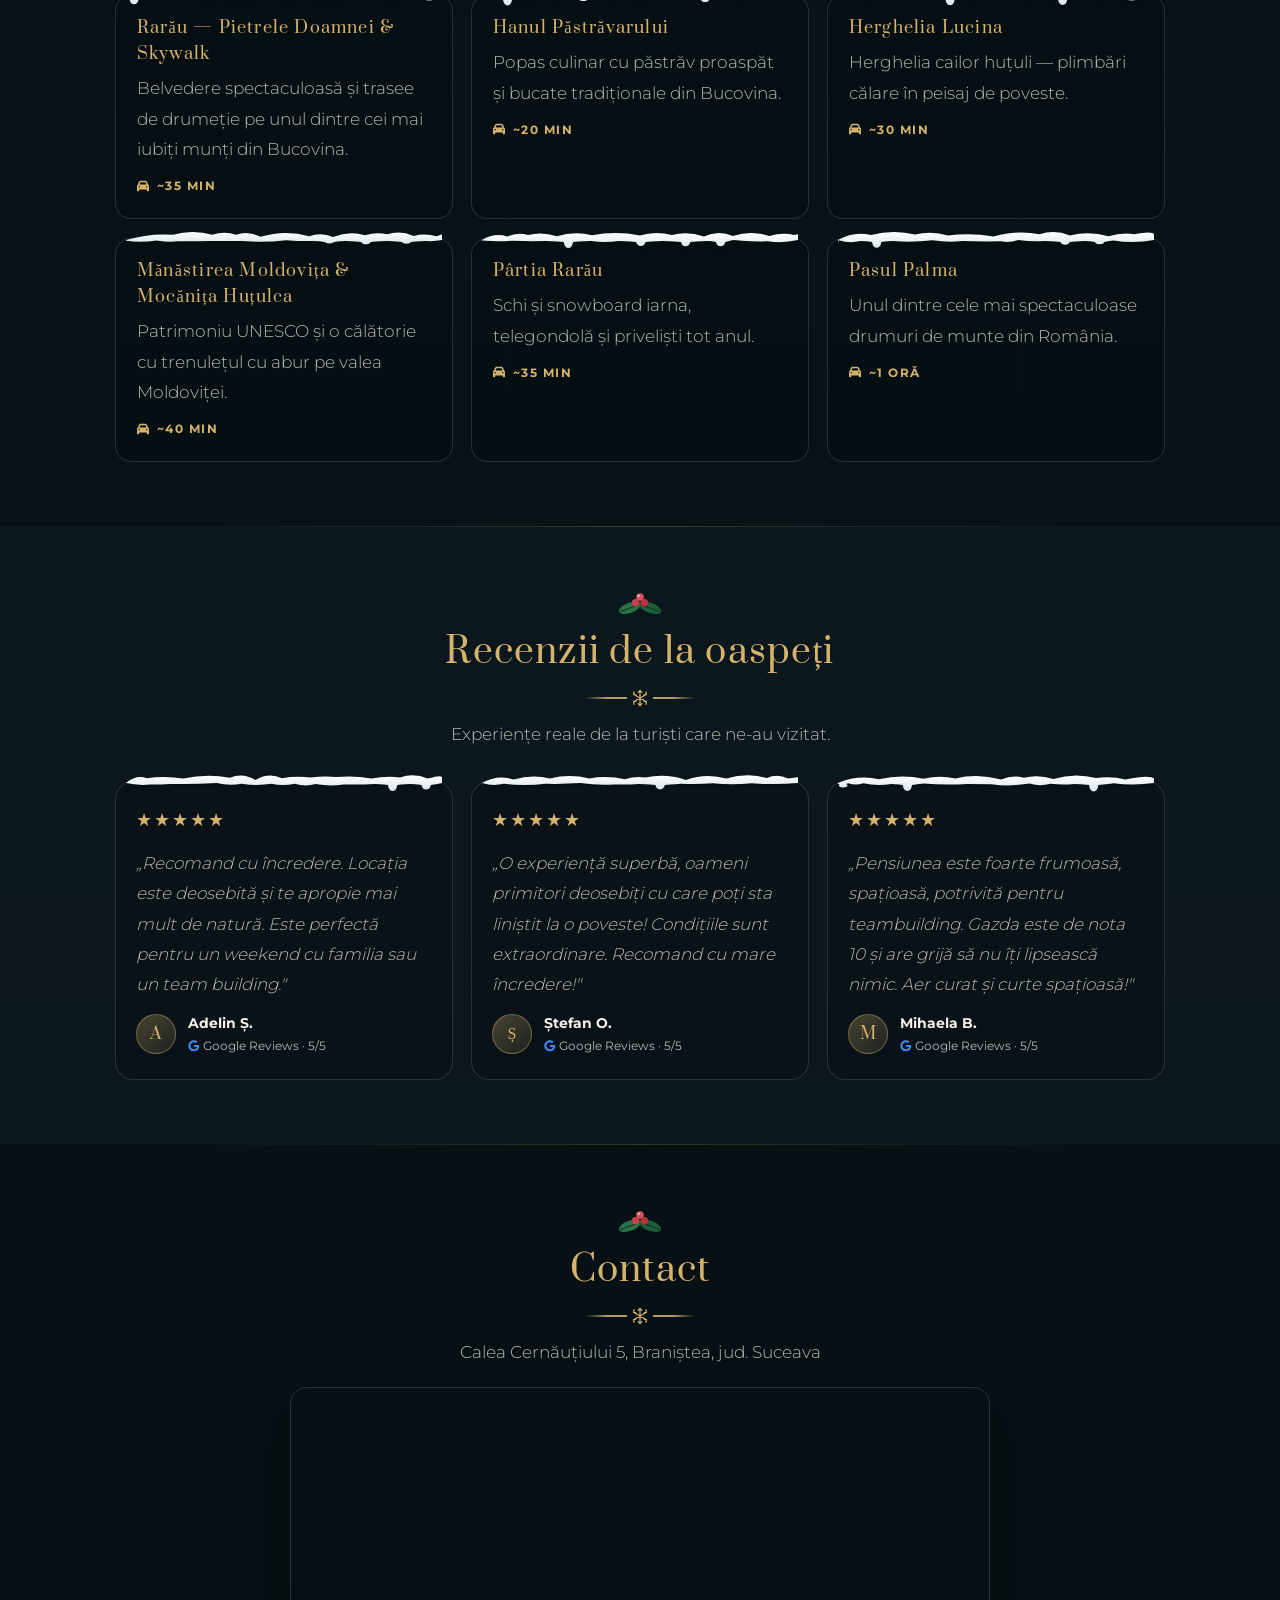
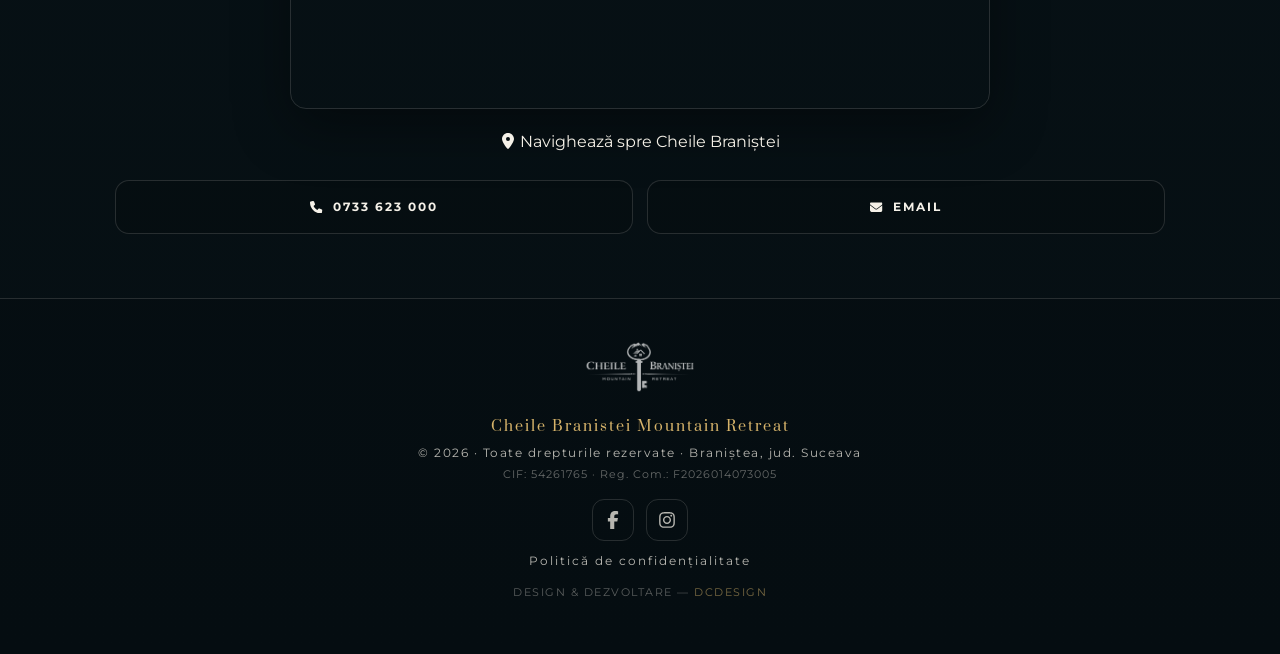
==== commit 0d376f14: "Redesign mobile menu, fix hero overlap on phones, fix Braniștea spelling - Mobile menu: header with " ====
--- a/index.html
+++ b/index.html
@@ -4,7 +4,7 @@
   <meta charset="UTF-8" />
   <meta name="viewport" content="width=device-width, initial-scale=1.0" />
   <title>Cheile Braniștei | Mountain Retreat</title>
-  <meta name="description" content="Cheile Braniștei — pensiune de munte în Bucovina, Brăniștea, jud. Suceava. Cazare liniștită lângă râu, cu foișor, grătar și priveliște spre munți. Rezervă rapid pe WhatsApp." />
+  <meta name="description" content="Cheile Braniștei — pensiune de munte în Bucovina, Braniștea, jud. Suceava. Cazare liniștită lângă râu, cu foișor, grătar și priveliște spre munți. Rezervă rapid pe WhatsApp." />
   <link rel="canonical" href="https://cheilebranistei.ro/" />
 
   <meta property="og:type" content="website" />
@@ -150,7 +150,7 @@
 body{ padding-top:95px; }
 @media (max-width: 600px){ body{ padding-top:65px; } }
 
-nav{
+nav.nav{
   position:fixed;
   top:0;
   left:0;
@@ -291,63 +291,137 @@
 .mobile-menu {
   position: fixed;
   inset: 0;
-  background: rgba(8,18,14,.98);
-  z-index: 2000;
+  height: 100dvh;
+  z-index: 2100;   /* peste butonul de WhatsApp și cadoul plutitor */
   display: flex;
-  align-items: center;
-  justify-content: center;
   flex-direction: column;
+  background:
+    radial-gradient(520px 300px at 50% 0%, rgba(214,179,106,.13), transparent 70%),
+    radial-gradient(500px 360px at 100% 100%, rgba(214,179,106,.07), transparent 70%),
+    linear-gradient(180deg, #11291f, #08150f);
   transform: translateX(100%);
-  transition: transform .3s ease;
-}
-
+  transition: transform .35s cubic-bezier(.2,.8,.3,1);
+  overscroll-behavior: contain;
+}
 .mobile-menu.open { transform: translateX(0); }
 
+.mm-top{
+  display:flex;
+  align-items:center;
+  justify-content:space-between;
+  padding: calc(12px + env(safe-area-inset-top)) 18px 12px;
+  border-bottom:1px solid var(--line);
+  position:relative;
+}
+.mm-logo img{ height:44px; width:auto; filter:brightness(0) invert(1); }
+
 .mobile-menu-close {
-  position: absolute;
-  top: 20px; right: 20px;
-  width: 44px; height: 44px;
+  width: 42px; height: 42px;
   border-radius: 12px;
   border: 1px solid var(--line);
-  background: rgba(0,0,0,.3);
+  background: rgba(0,0,0,.25);
   color: var(--text);
-  font-size: 20px;
+  font-size: 18px;
   cursor: pointer;
   display: grid;
   place-items: center;
 }
 
 .mobile-nav {
+  flex: 1 1 auto;
+  overflow-y: auto;
   display: flex;
   flex-direction: column;
+  justify-content: center;
+  width: min(100%, 440px);
+  margin: 0 auto;
+  padding: 14px 22px;
+}
+
+.mobile-link {
+  display: flex;
   align-items: center;
-  gap: 8px;
-  width: 100%;
-  padding: 2rem;
-}
-
-.mobile-link {
-  display: block;
-  width: 100%;
-  max-width: 280px;
-  text-align: center;
-  padding: 16px;
-  border-radius: 14px;
-  border: 1px solid var(--line);
-  background: rgba(255,255,255,.04);
-  color: var(--muted);
-  font-size: .85rem;
-  letter-spacing: 3px;
+  gap: 14px;
+  padding: 13px 4px;
+  border-bottom: 1px solid var(--line);
+  color: var(--text);
+  font-size: .9rem;
+  letter-spacing: 2px;
   text-transform: uppercase;
   font-weight: 700;
-  transition: .18s ease;
-}
-
+  transition: color .18s ease, padding-left .18s ease;
+}
+.mobile-link:last-child{ border-bottom:0; }
+.mobile-link .icon{
+  box-sizing:border-box;
+  flex:0 0 38px;
+  width:38px; height:38px;
+  padding:10px;
+  border-radius:12px;
+  border:1px solid rgba(214,179,106,.28);
+  background:rgba(214,179,106,.08);
+  color:var(--accent);
+}
+.mobile-link::after{
+  content:"›";
+  margin-left:auto;
+  color:var(--muted);
+  font-size:1.4rem;
+  font-weight:400;
+  line-height:1;
+}
 .mobile-link:hover,
-.mobile-link.active {
-  color: var(--accent);
-  border-color: rgba(214,179,106,.4);
-  background: rgba(214,179,106,.08);
+.mobile-link.active { color: var(--accent); padding-left:8px; }
+
+/* intrare pe rând a linkurilor la deschidere */
+.mobile-menu.open .mobile-link,
+.mobile-menu.open .mm-bottom{ animation: mmIn .45s cubic-bezier(.2,.8,.3,1) both; }
+.mobile-menu.open .mobile-link:nth-child(2){ animation-delay:.04s }
+.mobile-menu.open .mobile-link:nth-child(3){ animation-delay:.08s }
+.mobile-menu.open .mobile-link:nth-child(4){ animation-delay:.12s }
+.mobile-menu.open .mobile-link:nth-child(5){ animation-delay:.16s }
+.mobile-menu.open .mobile-link:nth-child(6){ animation-delay:.20s }
+.mobile-menu.open .mobile-link:nth-child(7){ animation-delay:.24s }
+.mobile-menu.open .mm-bottom{ animation-delay:.26s }
+@keyframes mmIn{ from{ opacity:0; transform:translateX(24px); } to{ opacity:1; transform:none; } }
+
+.mm-bottom{
+  width:min(100%, 440px);
+  margin:0 auto;
+  padding: 14px 22px calc(18px + env(safe-area-inset-bottom));
+  text-align:center;
+}
+.btn.primary.mm-cta{
+  color:#10241c;
+  border-color:rgba(214,179,106,.8);
+  background:linear-gradient(180deg, #ddbc77, #c6a054);
+  box-shadow:0 10px 28px rgba(0,0,0,.35);
+}
+.mm-contact{
+  display:flex;
+  justify-content:center;
+  gap:12px;
+  margin-top:14px;
+}
+.mm-contact a{
+  width:46px; height:46px;
+  border-radius:14px;
+  border:1px solid var(--line);
+  background:rgba(0,0,0,.18);
+  display:grid;
+  place-items:center;
+  color:var(--muted);
+  font-size:18px;
+}
+.mm-contact a:active{ color:var(--accent); border-color:rgba(214,179,106,.45); }
+.mm-adr{
+  margin:12px 0 0;
+  font-size:.7rem;
+  letter-spacing:1px;
+  color:rgba(245,241,232,.45);
+}
+@media (prefers-reduced-motion: reduce){
+  .mobile-menu.open .mobile-link, .mobile-menu.open .mm-bottom{ animation:none; }
 }
 
 /* =========================
@@ -1240,7 +1314,7 @@
 @media (min-width: 601px){
   .nav-inner{ padding: 10px 0; gap: 10px; }
   .nav-logo img{ height: 74px; }
-  nav{ transition: background .25s ease; }
+  nav.nav{ transition: background .25s ease; }
   .nav-inner{ transition: padding .25s ease, gap .25s ease; }
   .nav-logo img{ transition: height .25s ease; }
   nav.nav-scrolled{ background: rgba(8,18,14,.72); }
@@ -1744,7 +1818,7 @@
     "address": {
       "@type": "PostalAddress",
       "streetAddress": "Calea Cernăuțiului 5",
-      "addressLocality": "Brăniștea",
+      "addressLocality": "Braniștea",
       "addressRegion": "Suceava",
       "addressCountry": "RO"
     },
@@ -1811,16 +1885,28 @@
 
   <!-- MOBILE MENU OVERLAY -->
   <div class="mobile-menu" id="mobileMenu">
-    <button class="mobile-menu-close" id="mobileMenuClose" aria-label="Închide">✕</button>
-    <nav class="mobile-nav">
-      <a href="#acasa" class="mobile-link">Acasă</a>
-      <a href="#concept" class="mobile-link">Concept</a>
-      <a href="#facilitati" class="mobile-link">Facilități</a>
-      <a href="#rezerva" class="mobile-link">Rezervă</a>
-      <a href="#cazare" class="mobile-link">Cazare</a>
-      <a href="#zona" class="mobile-link">Împrejurimi</a>
-      <a href="#contact" class="mobile-link">Contact</a>
+    <div class="mm-top">
+      <a href="#acasa" class="mm-logo" aria-label="Cheile Braniștei — Acasă"><img src="logo.webp" alt="Cheile Braniștei" width="200" height="70"></a>
+      <button class="mobile-menu-close" id="mobileMenuClose" aria-label="Închide">✕</button>
+    </div>
+    <nav class="mobile-nav" aria-label="Meniu">
+      <a href="#acasa" class="mobile-link"><svg class="icon" aria-hidden="true"><use href="#mountain"></use></svg><span>Acasă</span></a>
+      <a href="#concept" class="mobile-link"><svg class="icon" aria-hidden="true"><use href="#water"></use></svg><span>Concept</span></a>
+      <a href="#facilitati" class="mobile-link"><svg class="icon" aria-hidden="true"><use href="#wifi"></use></svg><span>Facilități</span></a>
+      <a href="#cazare" class="mobile-link"><svg class="icon" aria-hidden="true"><use href="#bed"></use></svg><span>Cazare</span></a>
+      <a href="#zona" class="mobile-link"><svg class="icon" aria-hidden="true"><use href="#location-dot"></use></svg><span>Împrejurimi</span></a>
+      <a href="#contact" class="mobile-link"><svg class="icon" aria-hidden="true"><use href="#envelope"></use></svg><span>Contact</span></a>
     </nav>
+    <div class="mm-bottom">
+      <a href="#rezerva" class="btn primary full mm-cta"><svg class="icon" aria-hidden="true"><use href="#calendar-check"></use></svg> Rezervă acum</a>
+      <div class="mm-contact">
+        <a href="tel:0733623000" aria-label="Sună-ne"><svg class="icon" aria-hidden="true"><use href="#phone"></use></svg></a>
+        <a href="https://wa.me/40733623000" target="_blank" rel="noopener" aria-label="WhatsApp"><svg class="icon" aria-hidden="true"><use href="#whatsapp"></use></svg></a>
+        <a href="https://www.instagram.com/cheile.branistei/" target="_blank" rel="noopener" aria-label="Instagram"><svg class="icon" aria-hidden="true"><use href="#instagram"></use></svg></a>
+        <a href="https://www.facebook.com/cheilebranistei/" target="_blank" rel="noopener" aria-label="Facebook"><svg class="icon" aria-hidden="true"><use href="#facebook"></use></svg></a>
+      </div>
+      <p class="mm-adr">Calea Cernăuțiului 5, Braniștea · jud. Suceava</p>
+    </div>
   </div>
 
   <main>
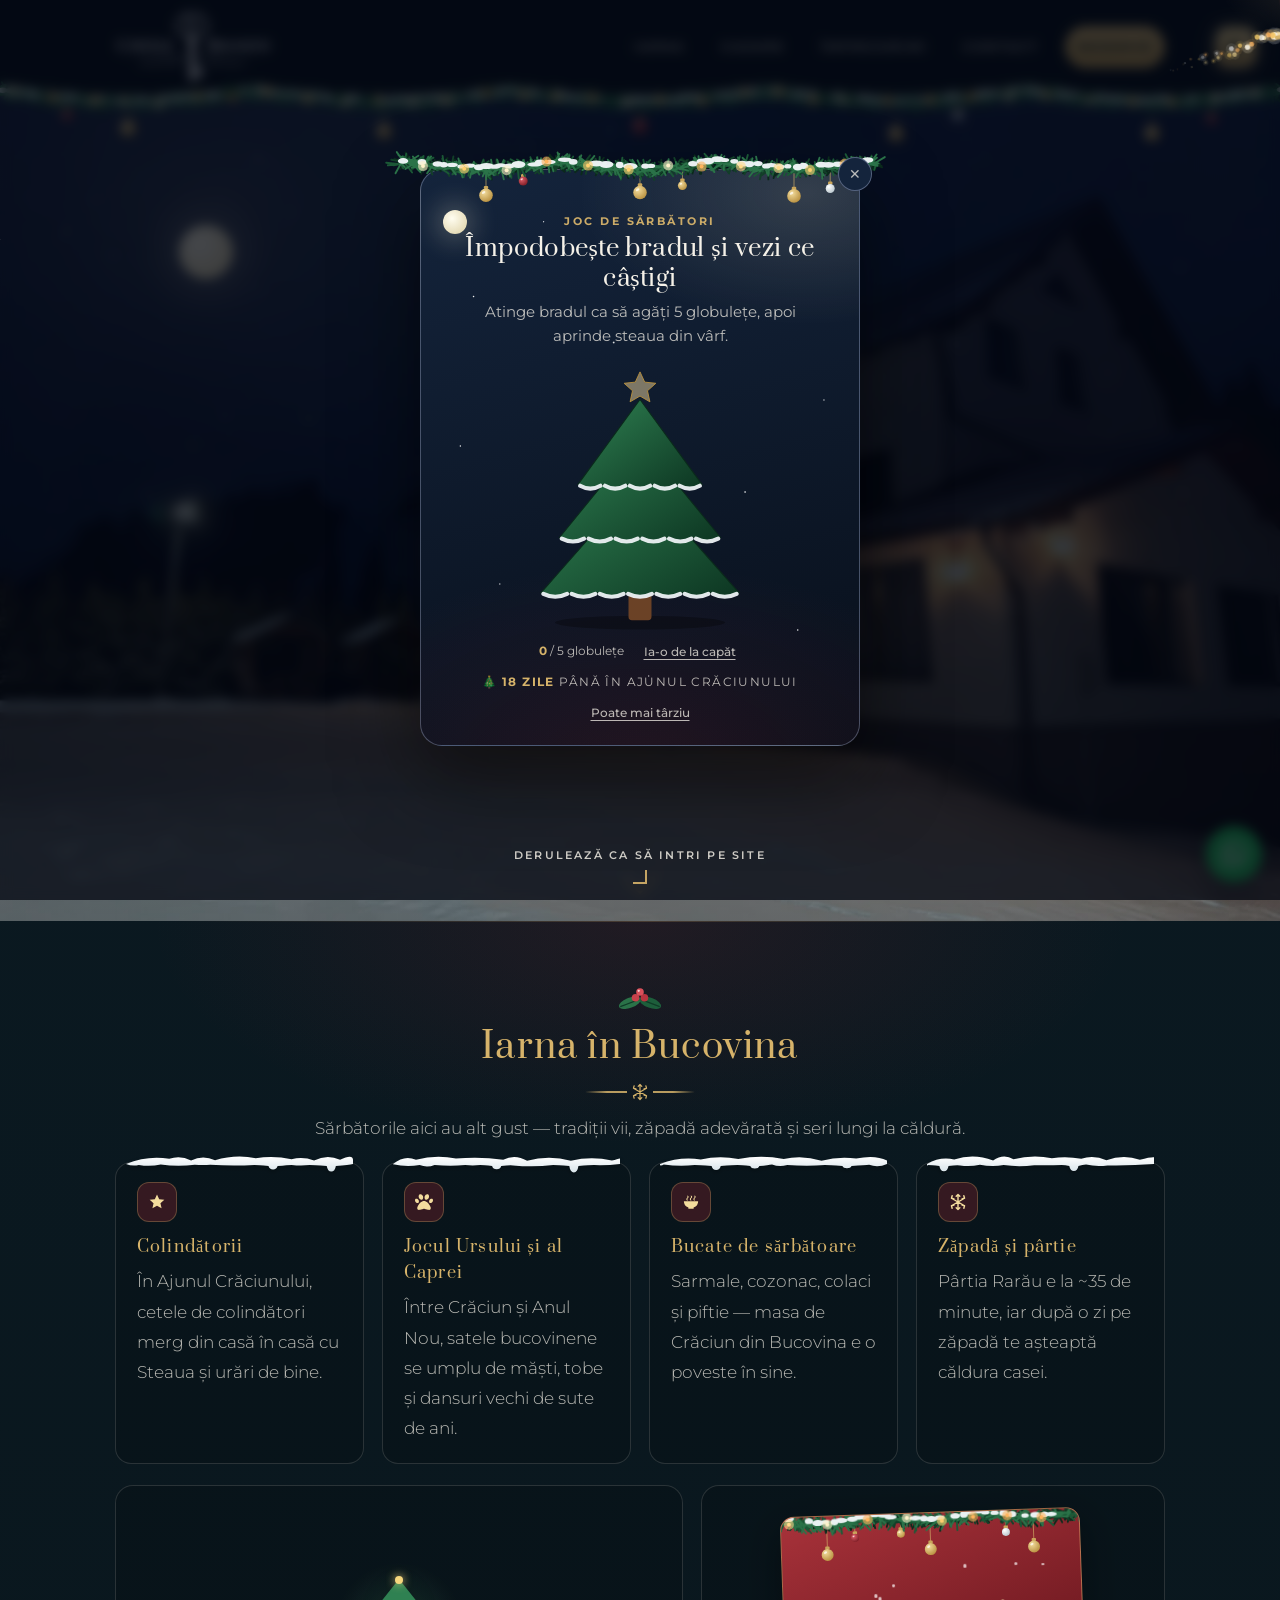
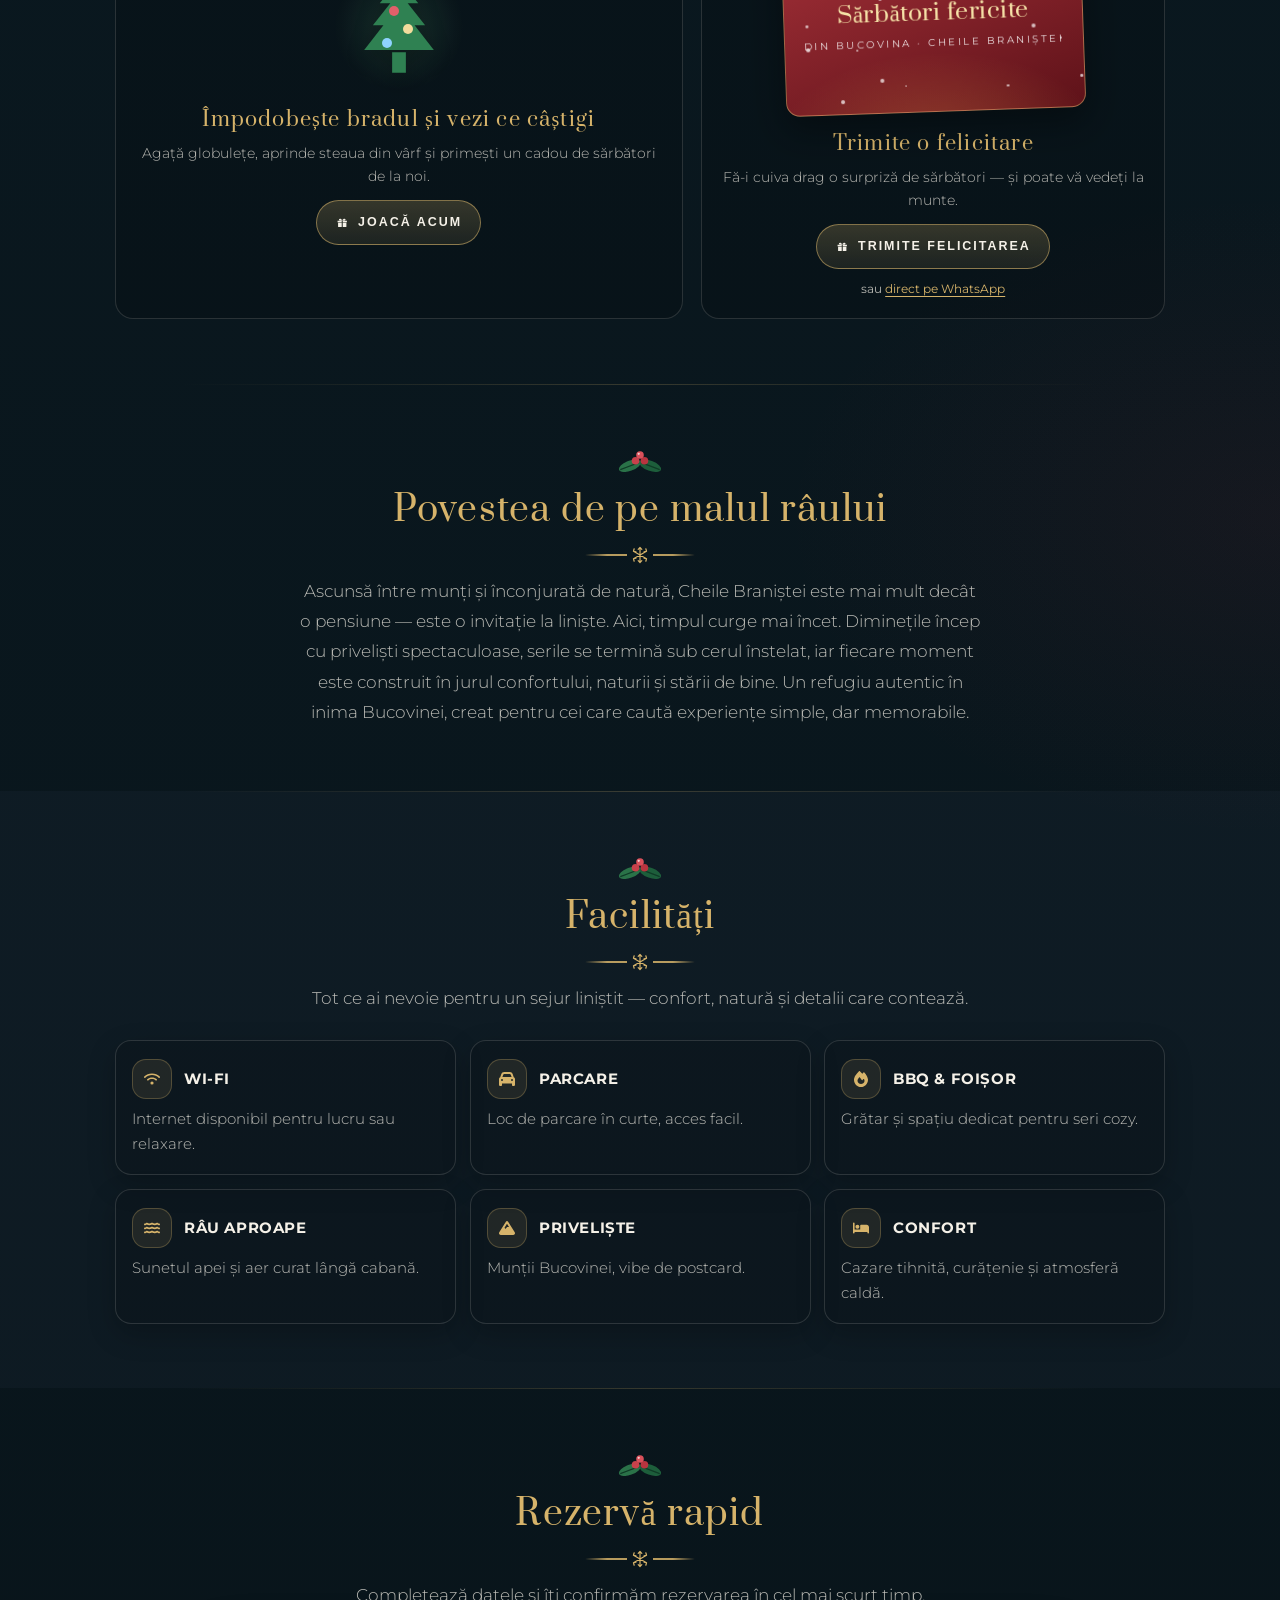
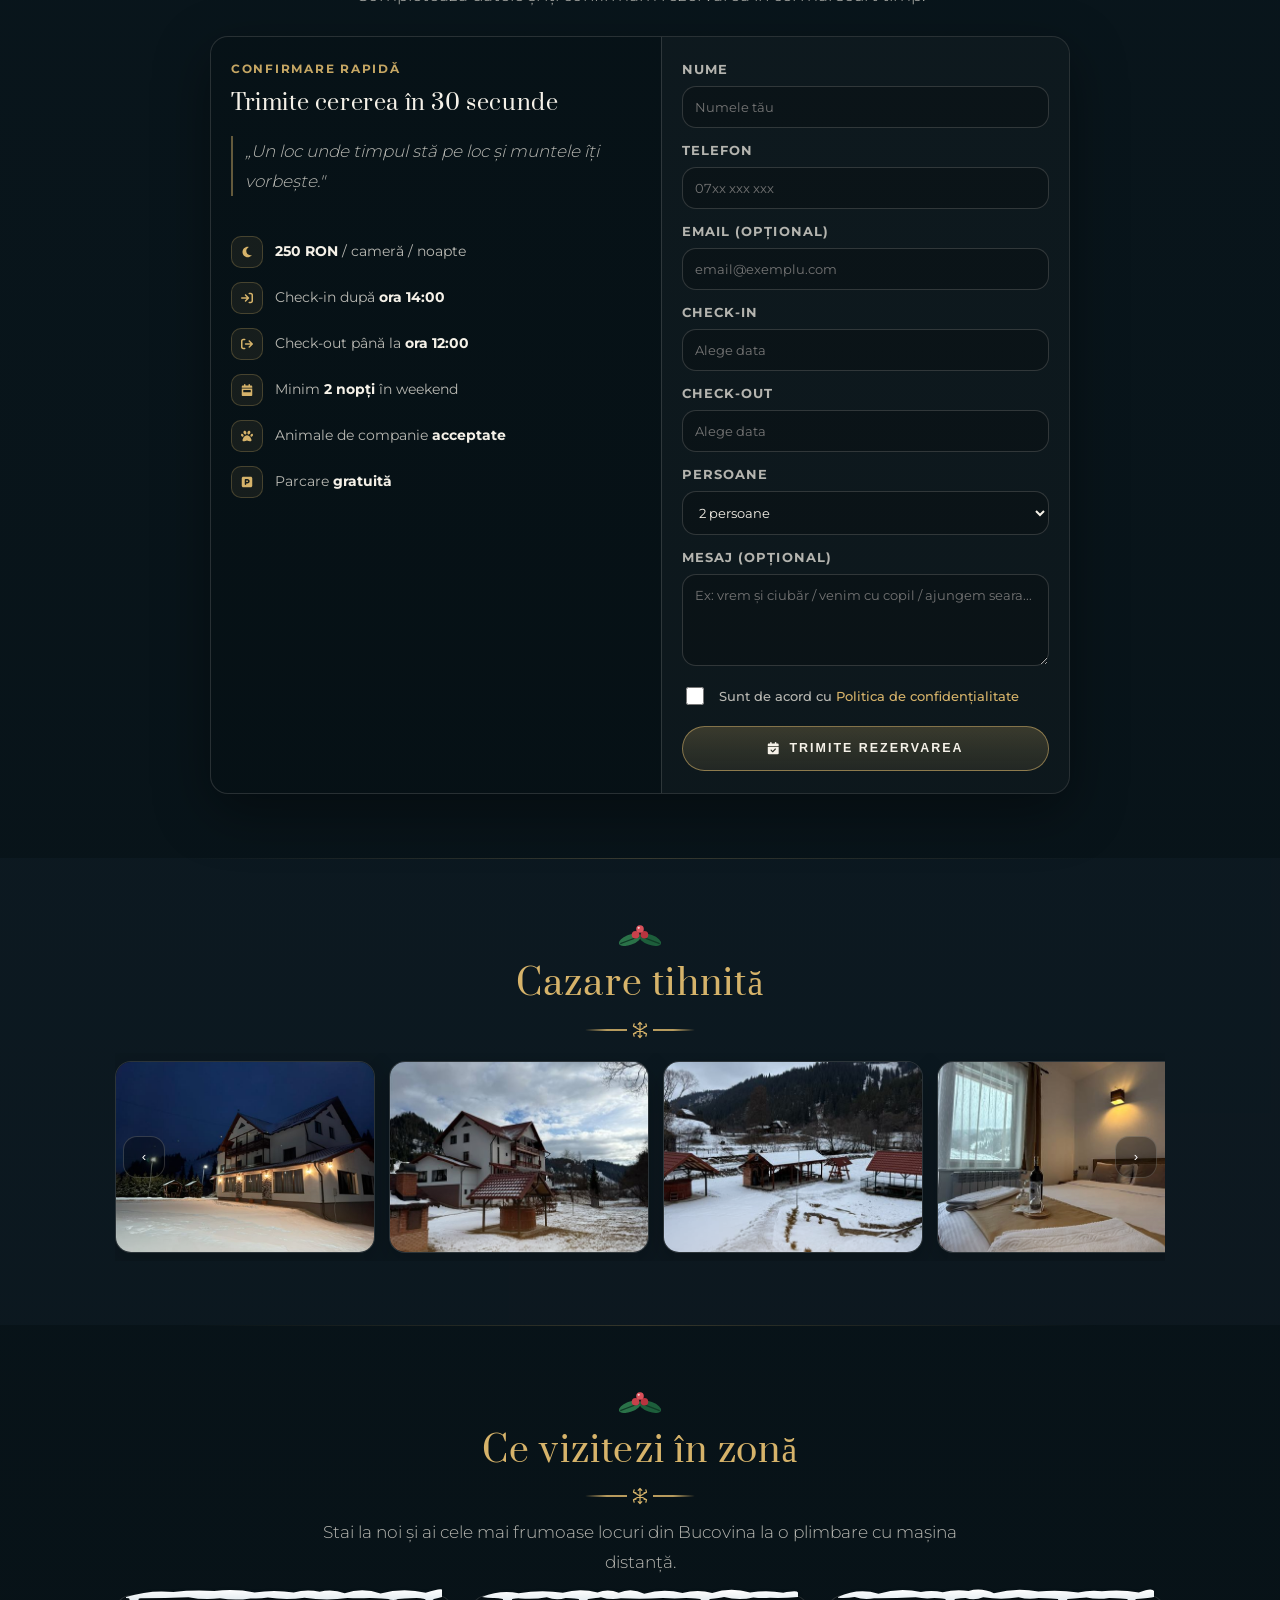
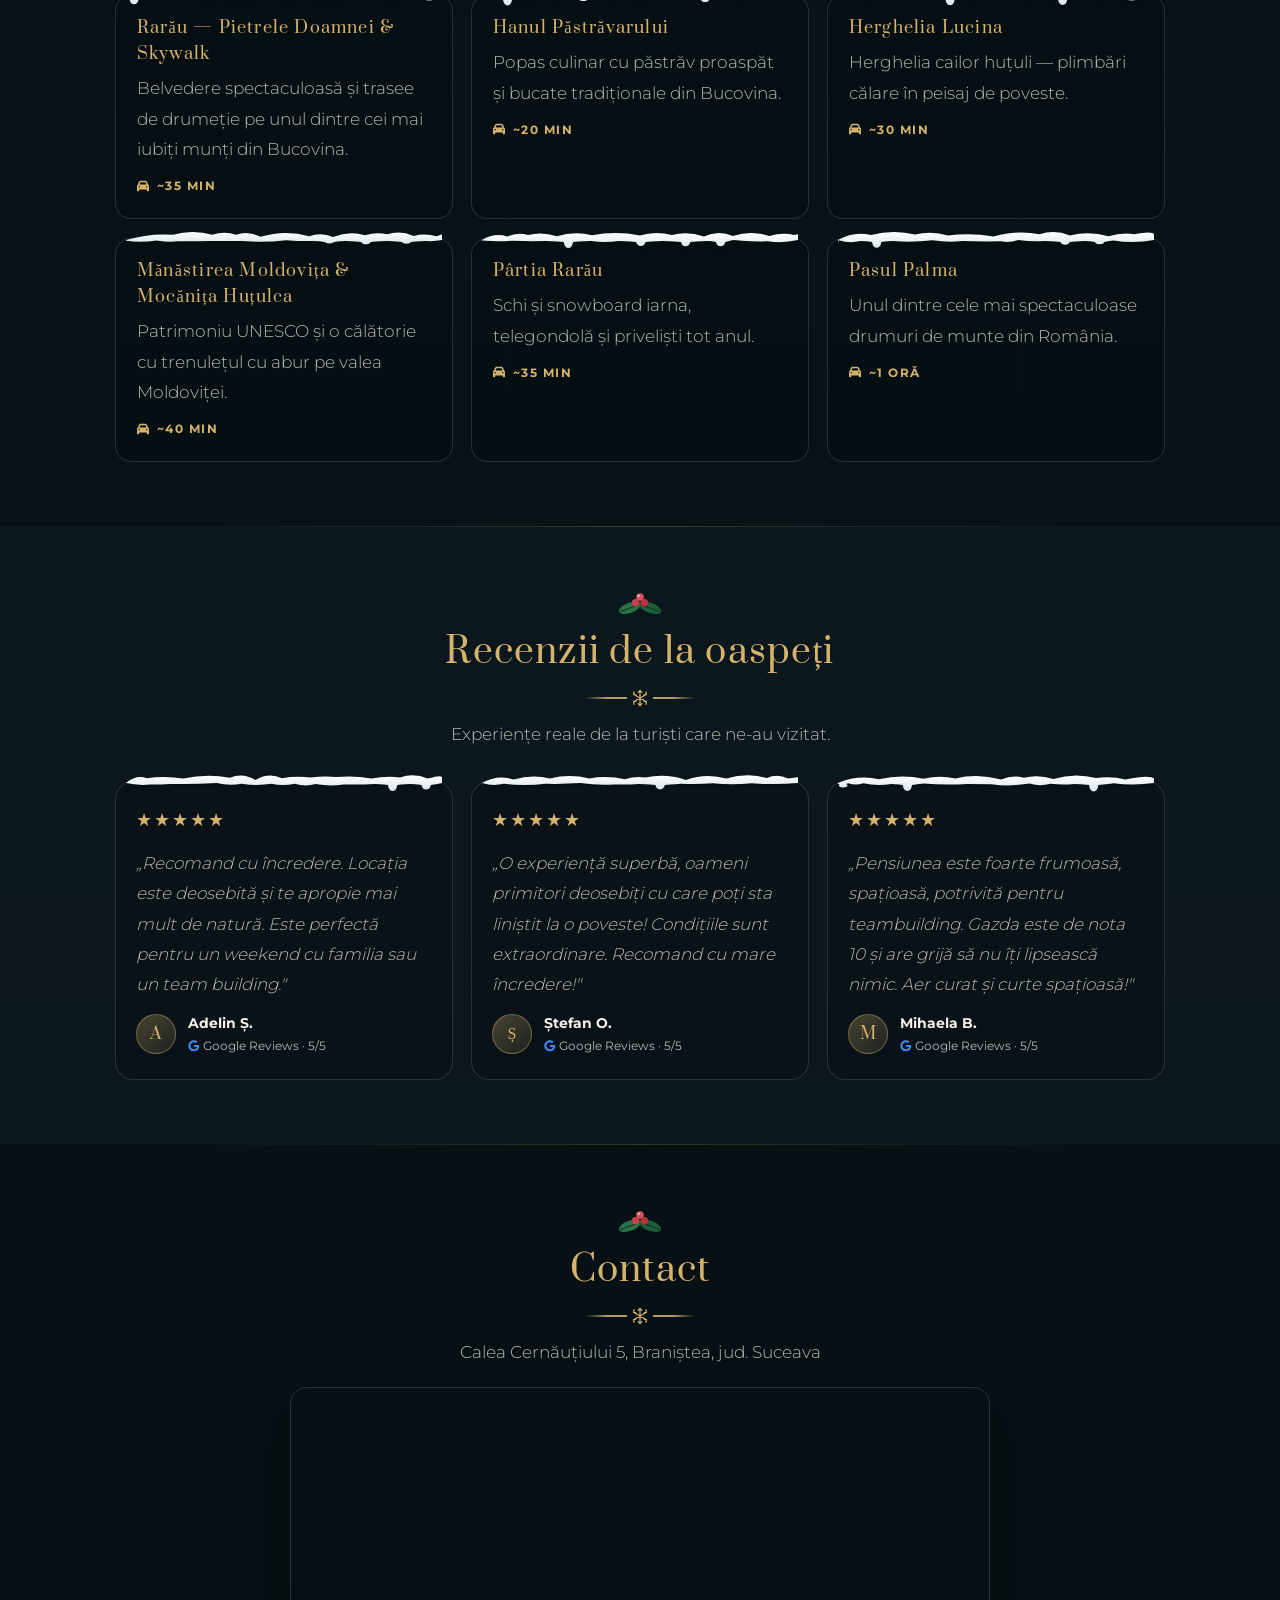
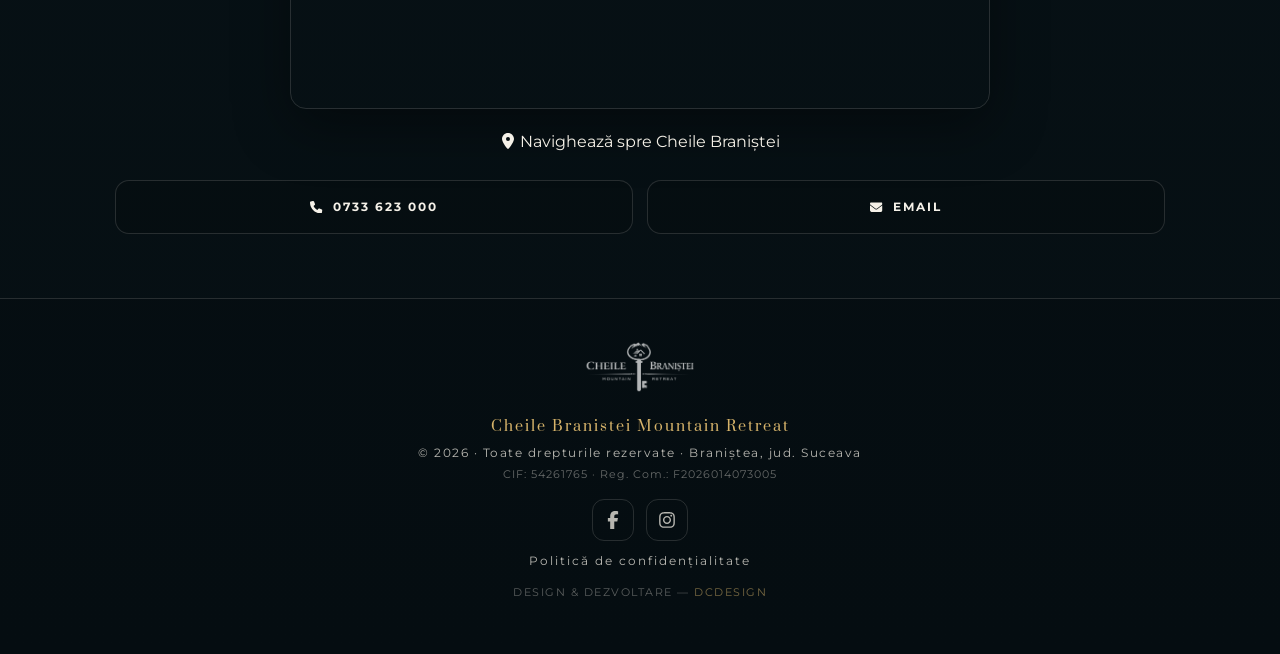
==== commit 8a4008cd: "Show offers as 3.000 → 2.500 RON (-500 RON); no green flash on load - Both offers (tree-game gift an" ====
--- a/index.html
+++ b/index.html
@@ -57,7 +57,11 @@
     if (!sezon) { preload('hero.webp', '(min-width: 601px)'); preload('hero-mobile.webp', '(max-width: 600px)'); return; }
     h.classList.add('xm-on');
     preload('hero-iarna.jpg');
-    if (g(localStorage, 'xm-noapte') !== '0') h.classList.add('xm-night');
+    var noapte = g(localStorage, 'xm-noapte') !== '0';
+    if (noapte) h.classList.add('xm-night');
+    // culoarea barei de stare (iPhone/Android) potrivită cu bara site-ului, nu verdele de vară
+    var tc = document.querySelector('meta[name="theme-color"]');
+    if (tc) tc.setAttribute('content', noapte ? '#070f17' : '#0a1712');
     var recent = Date.now() - (+g(localStorage, 'xm-inchis') || 0) < 864e5;
     if (q === 'test' || (g(localStorage, 'xm-cadou') !== '1' && !g(sessionStorage, 'xm-vazut') && !recent && !location.hash))
       h.classList.add('xm-intro-on');   // sarbatori.js scoate clasa dacă intro-ul nu pornește
@@ -514,10 +518,13 @@
 
 /* Sezonul de sărbători (clasele vin din scriptul din <head>): poza de iarnă și caseta ascunsă
    până la finalul intro-ului — aici, nu în sarbatori.js, ca să se aplice de la prima afișare */
+/* fundalul paginii în sezon, de la prima afișare (altfel se vedea verdele de vară câteva secunde) */
+html.xm-on body{ background:linear-gradient(180deg,#0d1f19,#08140f); }
+html.xm-night body{ background:linear-gradient(180deg,#0b1a22,#060f13); }
 .xm-on .hero{
   background:
     linear-gradient(rgba(0,0,0,.04), rgba(0,0,0,.22)),
-    url('hero-iarna.jpg') center 58% / cover no-repeat;
+    url('hero-iarna.jpg') center 58% / cover no-repeat #0c1a2c;   /* cer de noapte cât se încarcă poza */
 }
 .xm-intro-on .reveal-hero{ opacity:0 !important; transform:translateY(26px) !important; filter:blur(2px) !important; }
 
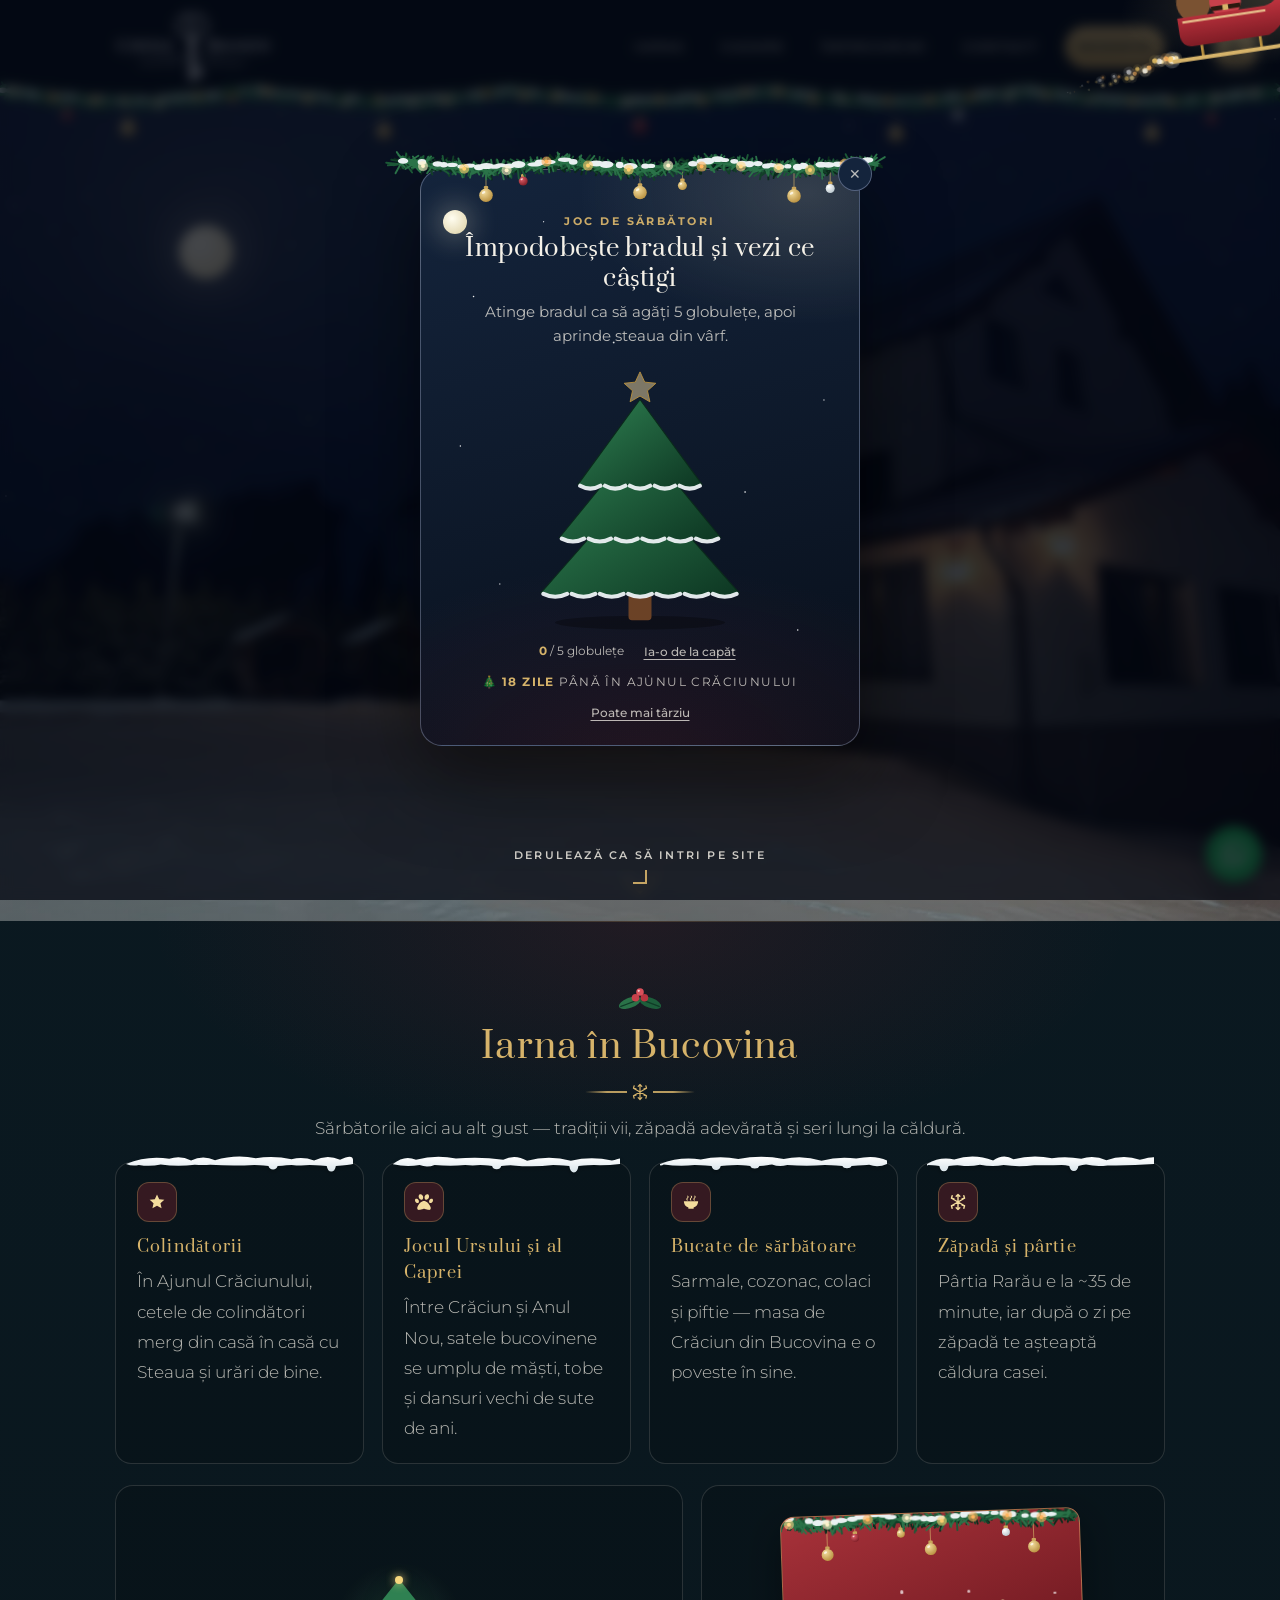
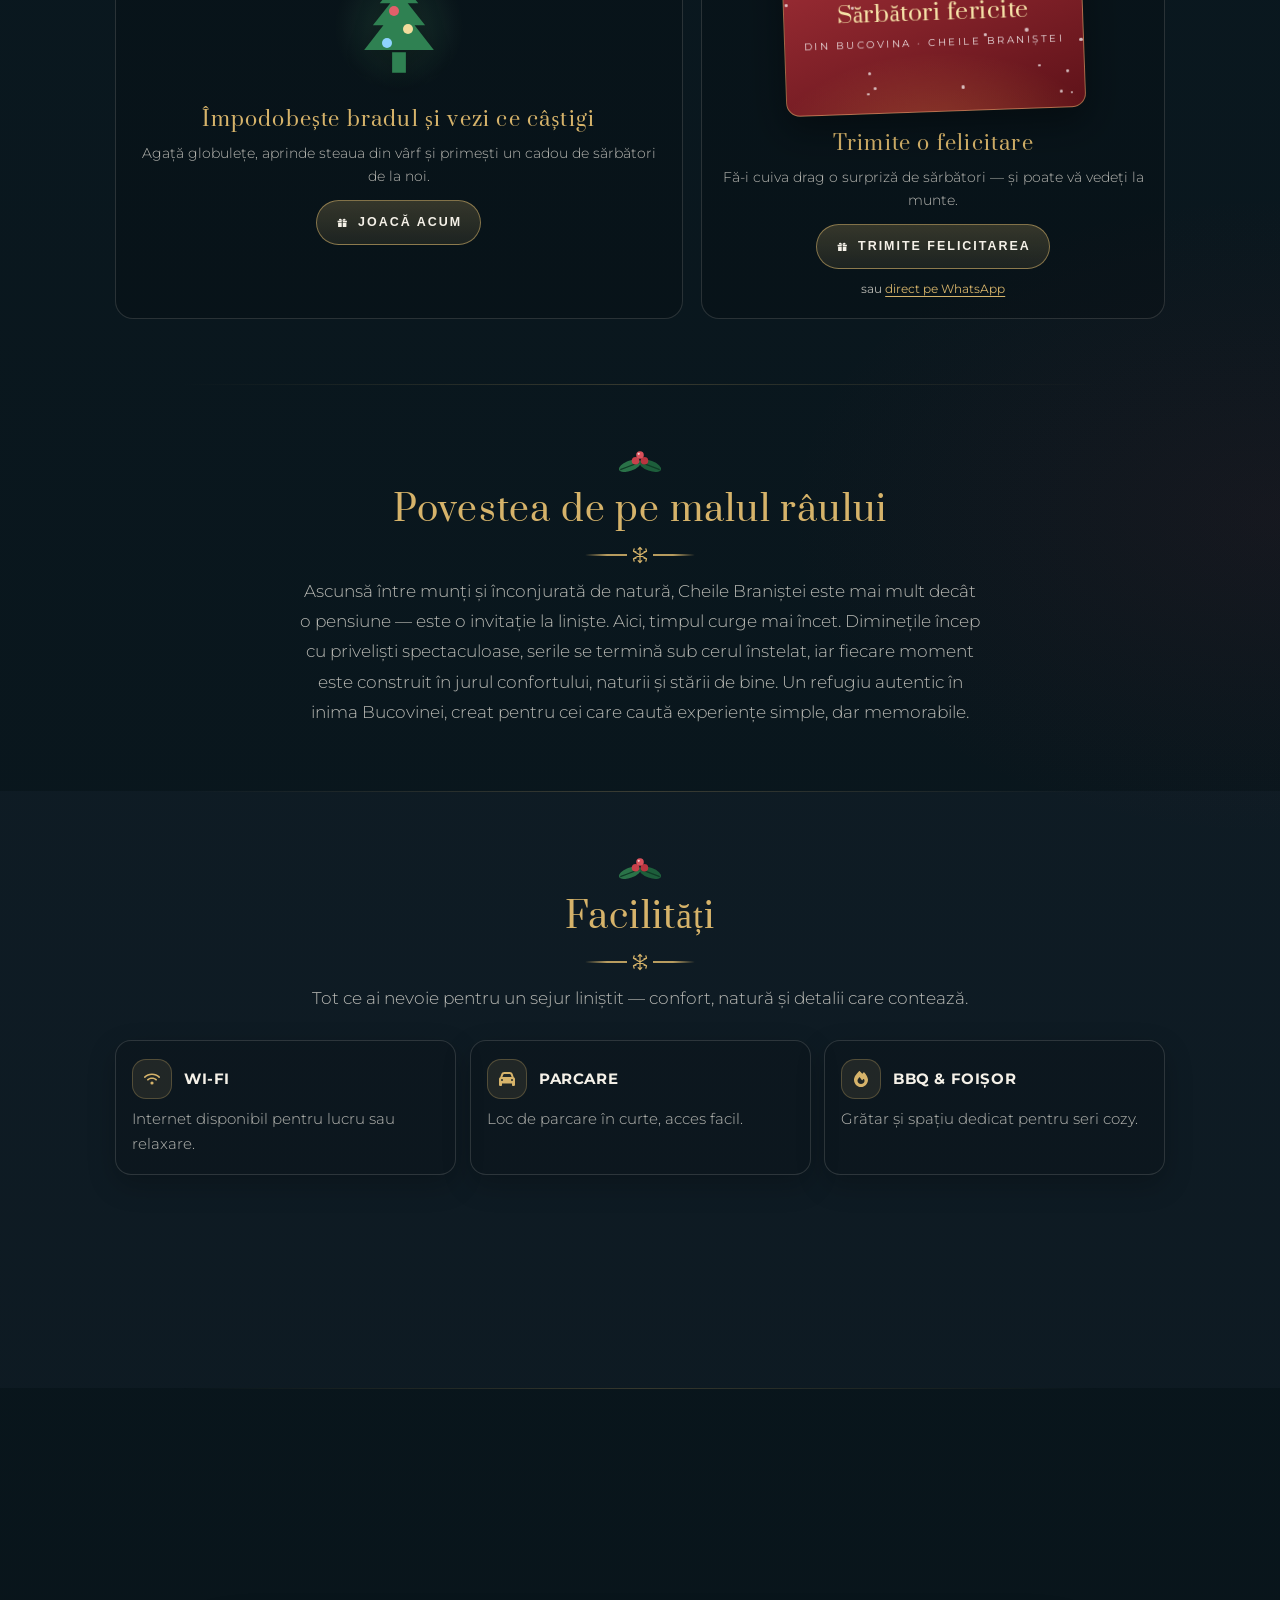
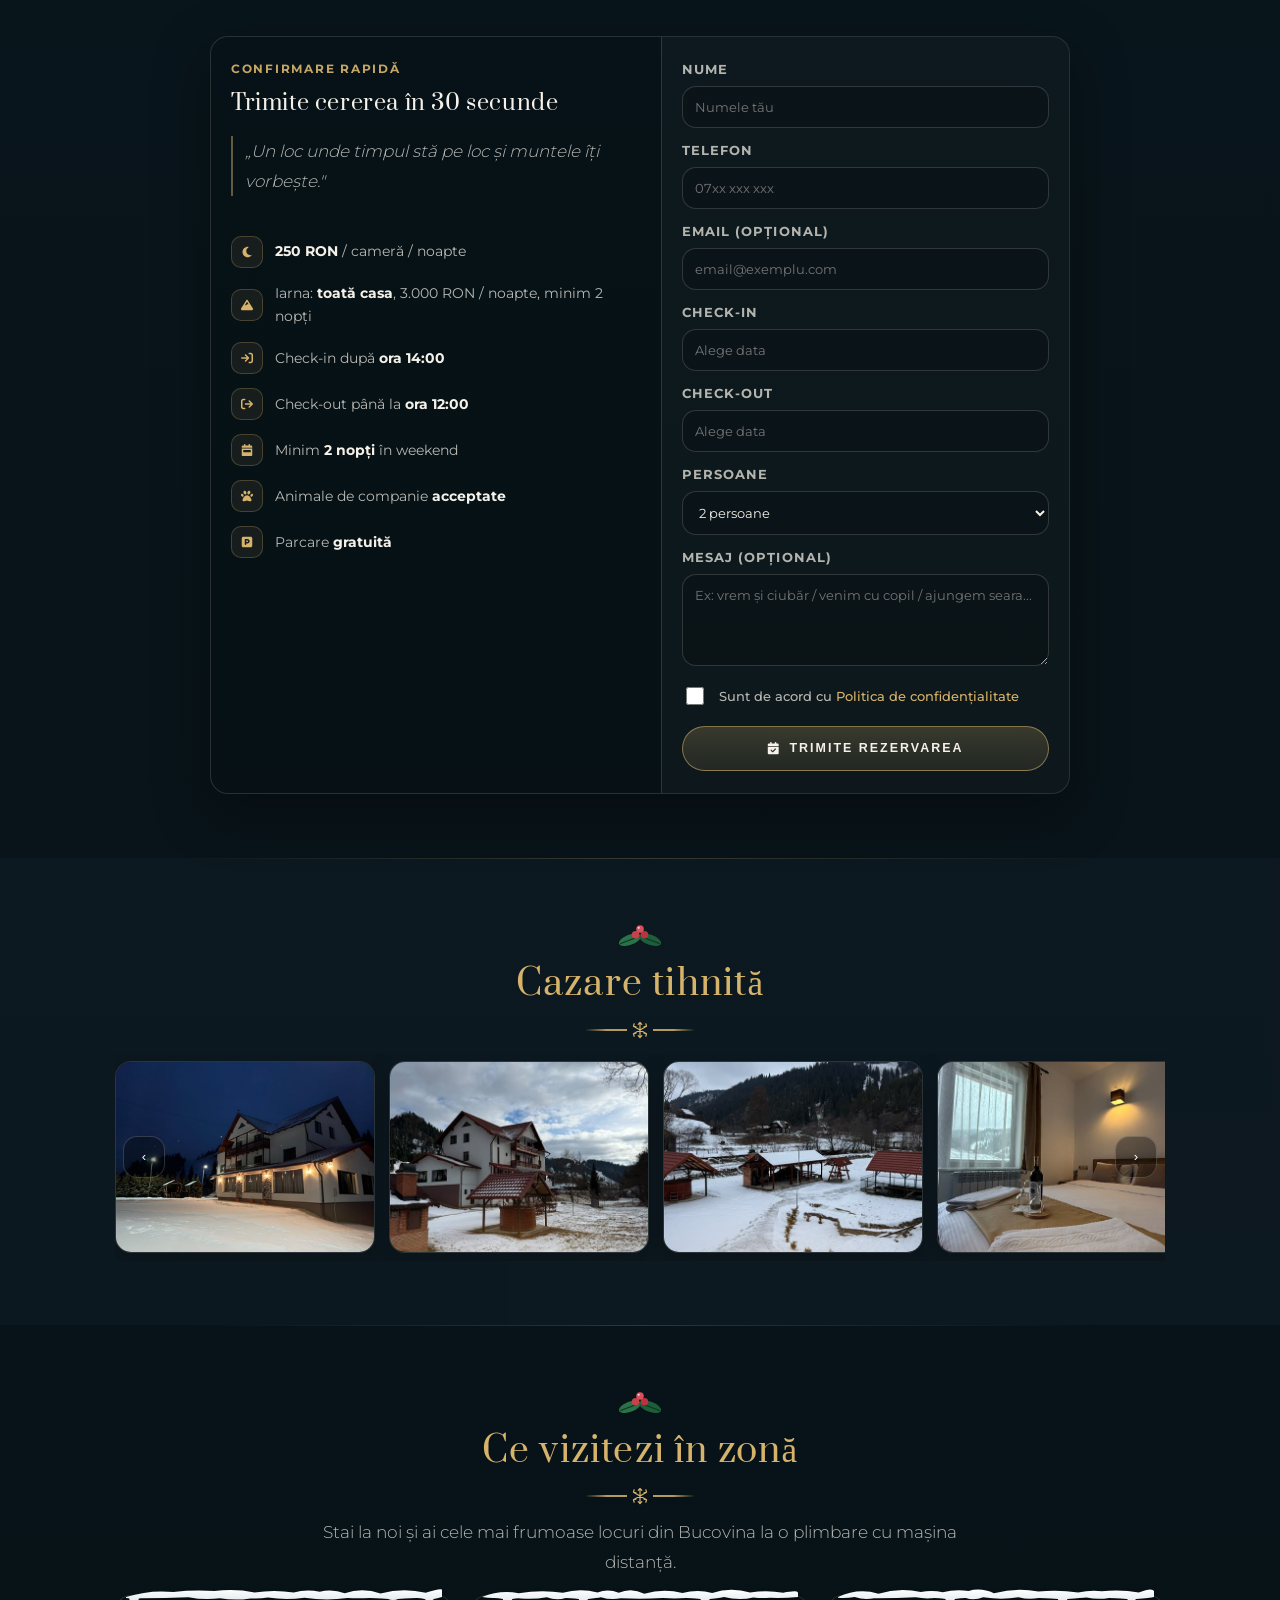
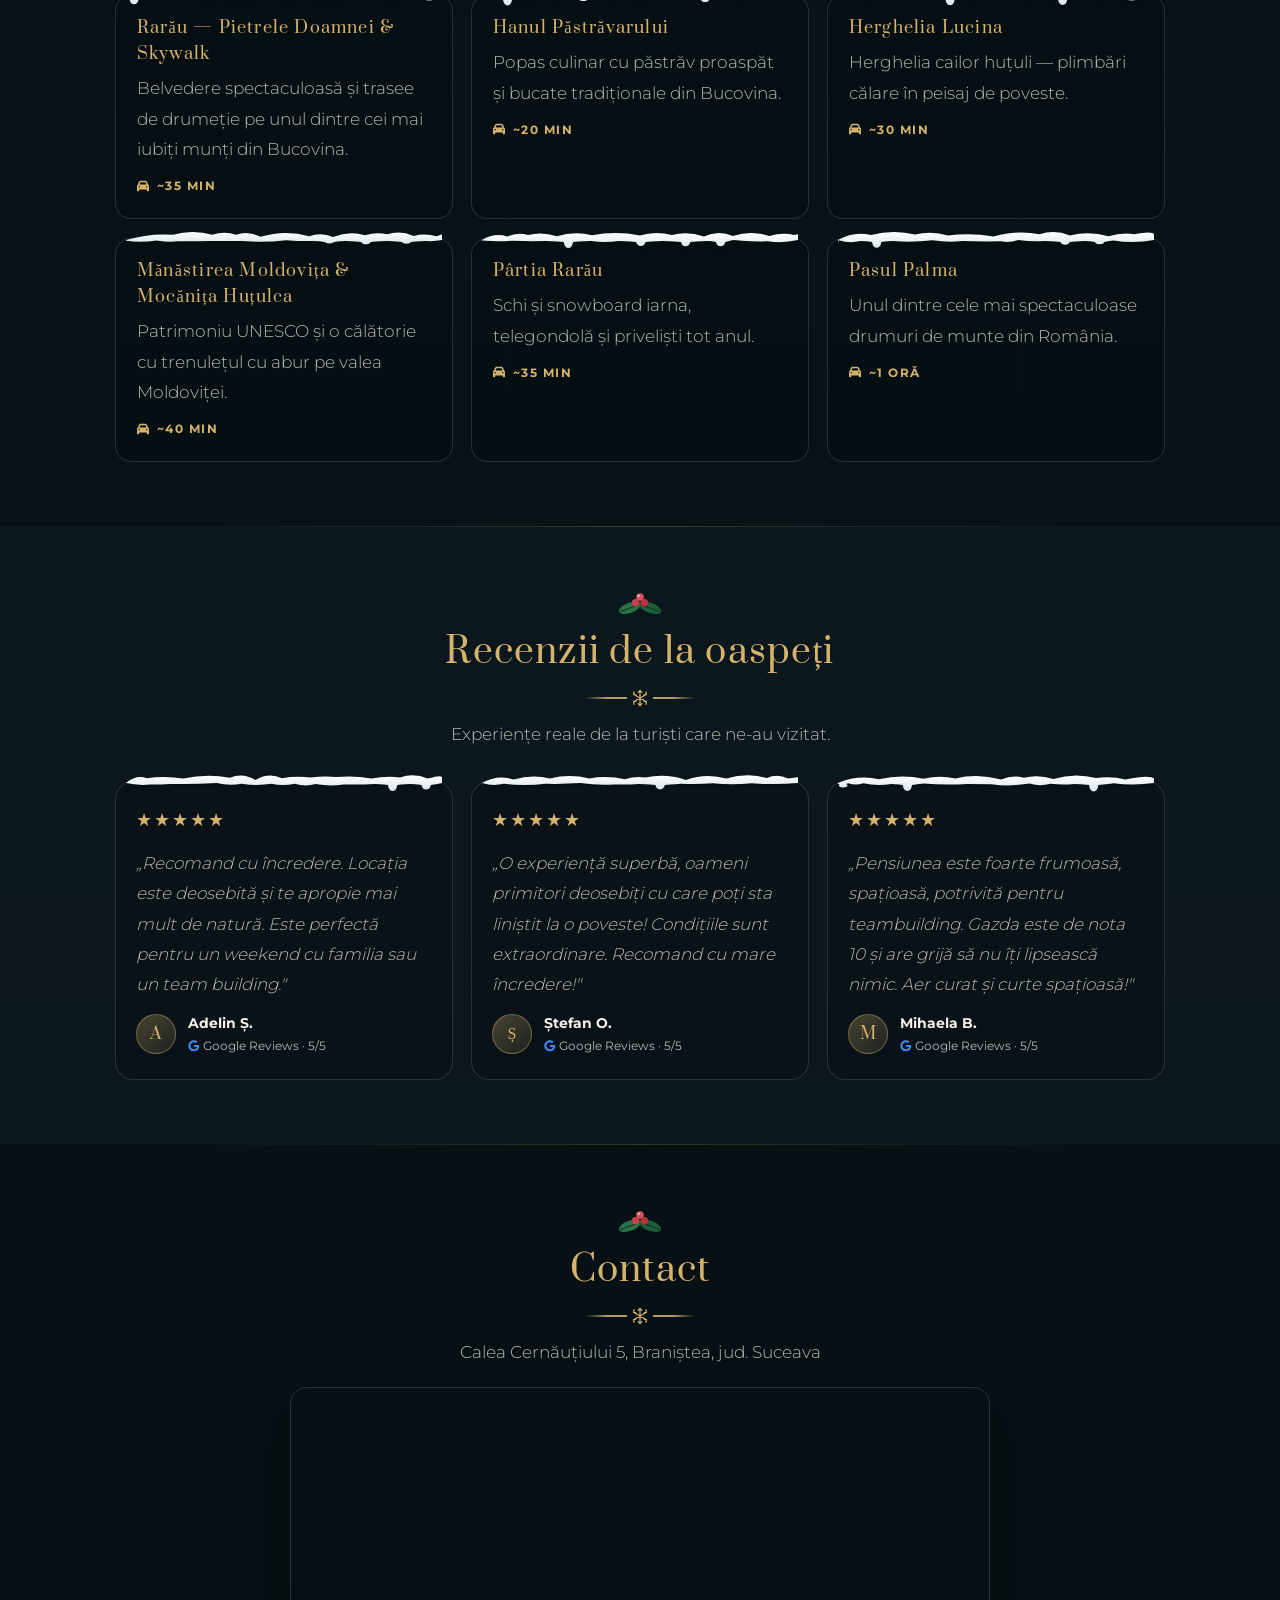
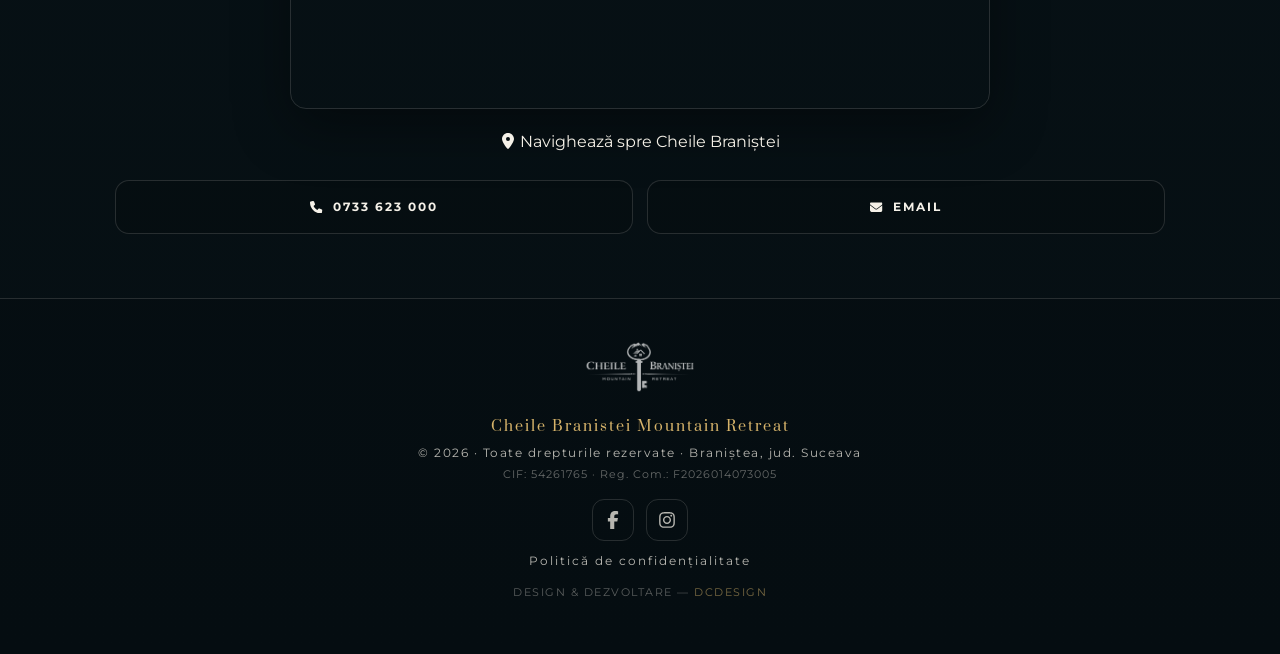
==== commit 1aeafa8c: "Winter booking rules in calendar and price estimate - Calendar shows the whole-house price in winter" ====
--- a/index.html
+++ b/index.html
@@ -1749,6 +1749,9 @@
 }
 .cal-zi.plin .zi-pret{ color:rgba(245,241,232,.35); }
 .cal-zi.gol{ visibility:hidden; }
+.cal-zi.scurt{ cursor:default; opacity:.4; }
+.cal-zi.scurt .zi-pret{ color:rgba(245,241,232,.4); }
+.cal-zi.casa .zi-pret{ letter-spacing:0; }
 .cal-zi.selectat{
   background:linear-gradient(180deg, rgba(214,179,106,.85), rgba(198,160,84,.85));
   color:#10241c;
@@ -2010,6 +2013,7 @@
             <p class="reserve-quote">„Un loc unde timpul stă pe loc și muntele îți vorbește."</p>
             <div class="reserve-info">
               <div class="reserve-info-item"><svg class="icon" aria-hidden="true"><use href="#moon"></use></svg><span><strong>250 RON</strong> / cameră / noapte</span></div>
+              <div class="reserve-info-item"><svg class="icon" aria-hidden="true"><use href="#mountain"></use></svg><span>Iarna: <strong>toată casa</strong>, 3.000 RON / noapte, minim 2 nopți</span></div>
               <div class="reserve-info-item"><svg class="icon" aria-hidden="true"><use href="#arrow-right-to-bracket"></use></svg><span>Check-in după <strong>ora 14:00</strong></span></div>
               <div class="reserve-info-item"><svg class="icon" aria-hidden="true"><use href="#arrow-right-from-bracket"></use></svg><span>Check-out până la <strong>ora 12:00</strong></span></div>
               <div class="reserve-info-item"><svg class="icon" aria-hidden="true"><use href="#calendar-week"></use></svg><span>Minim <strong>2 nopți</strong> în weekend</span></div>
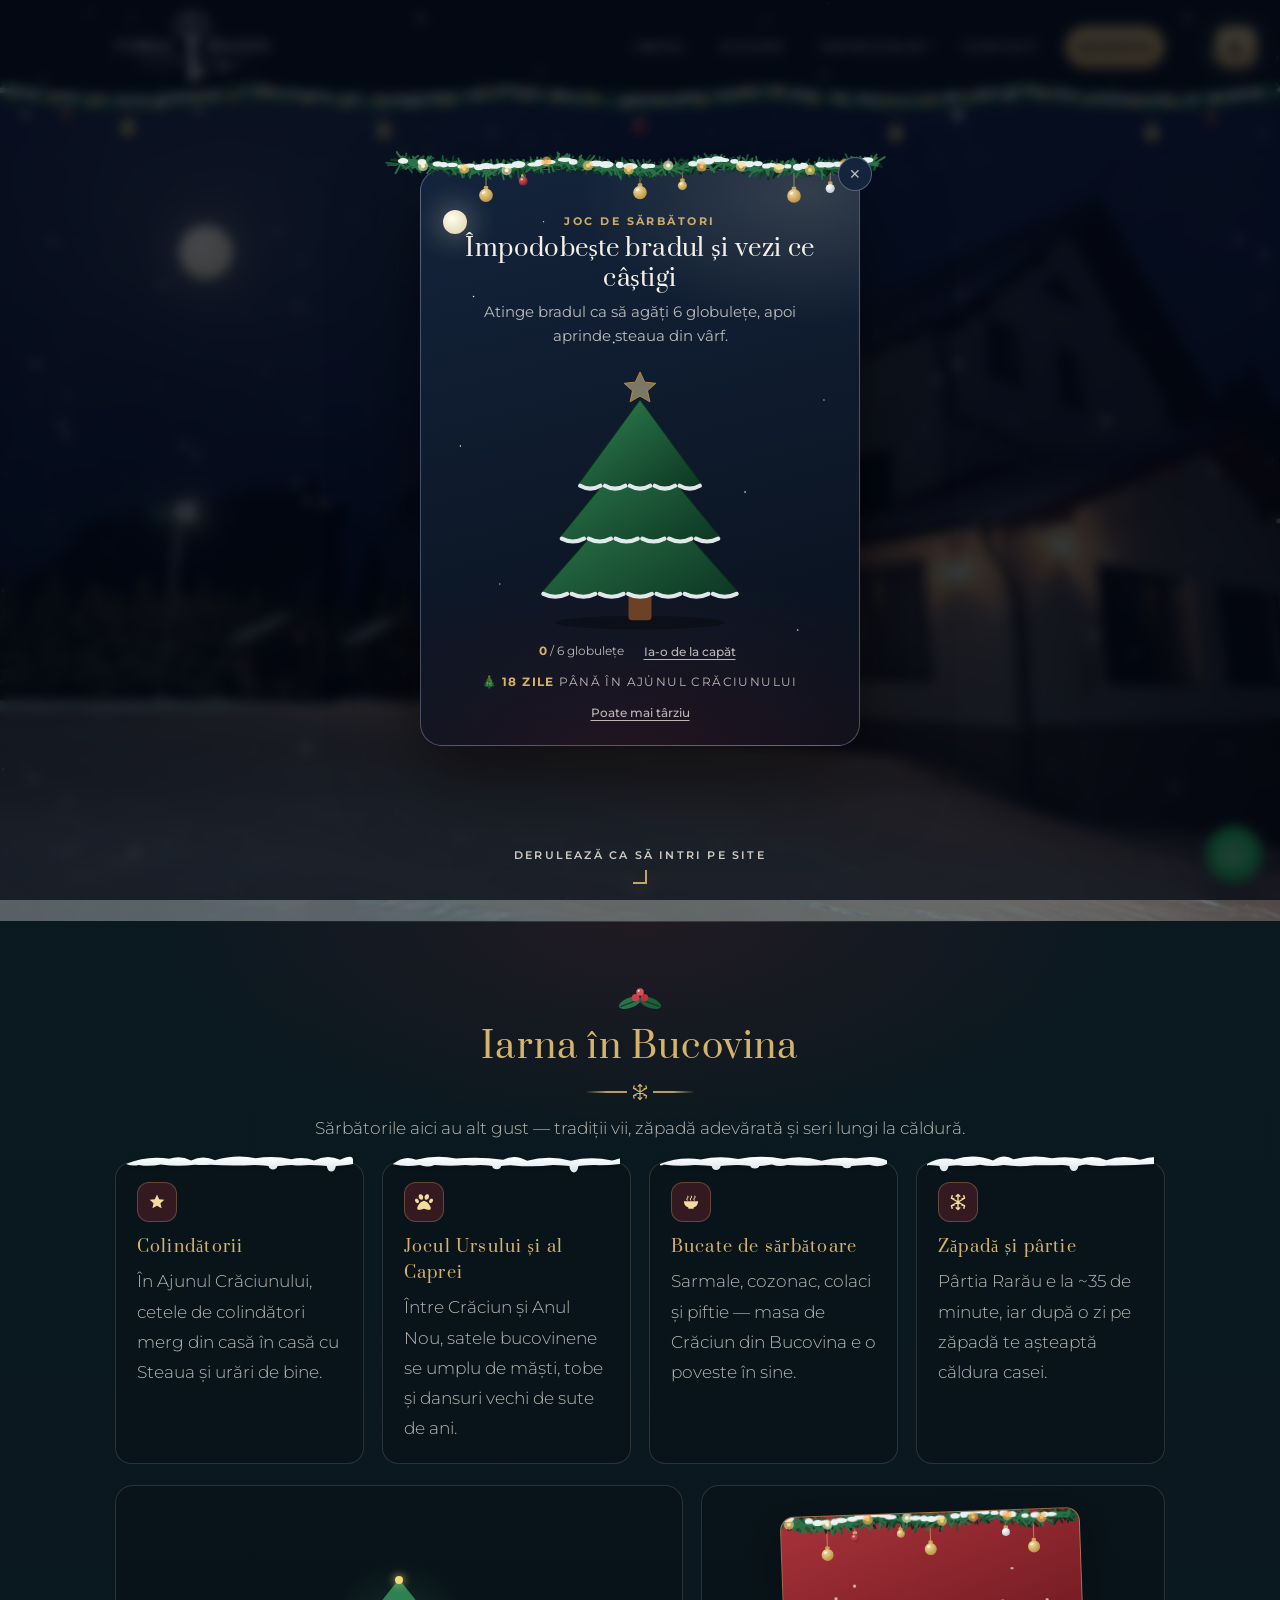
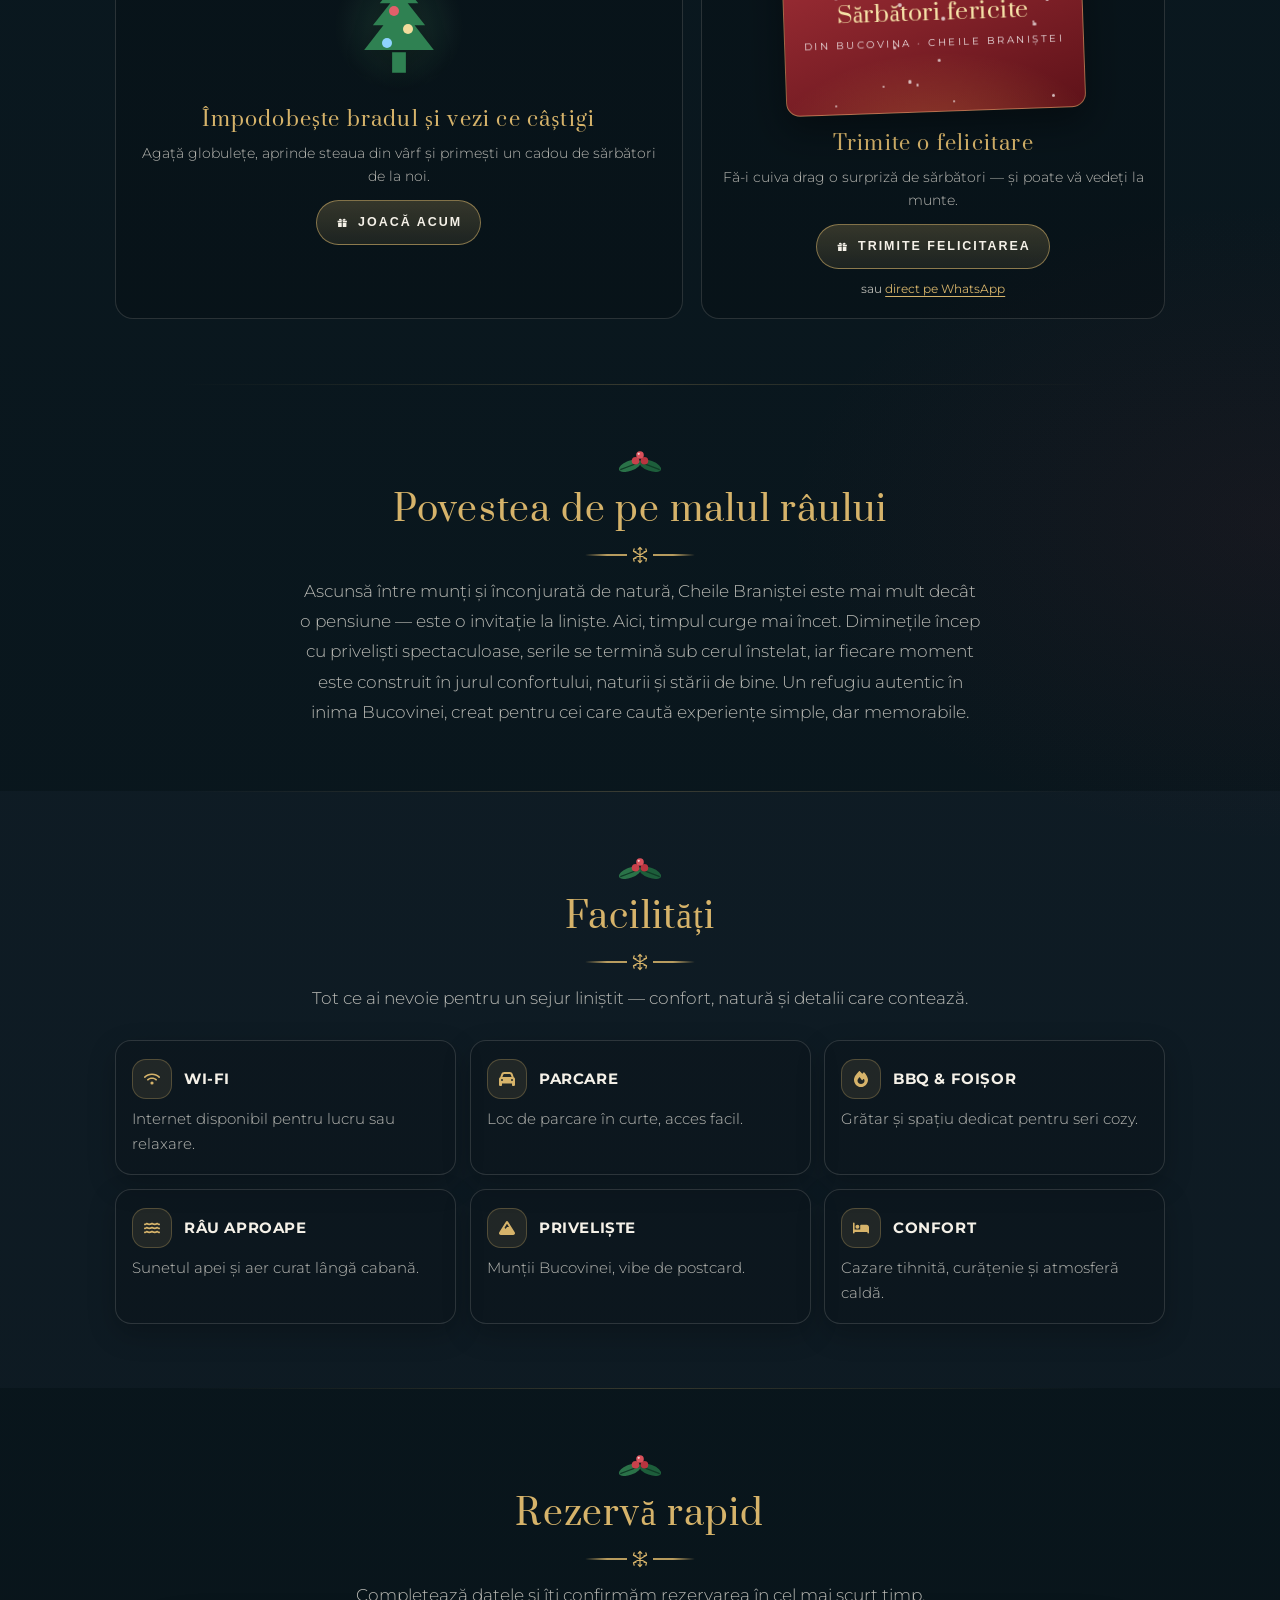
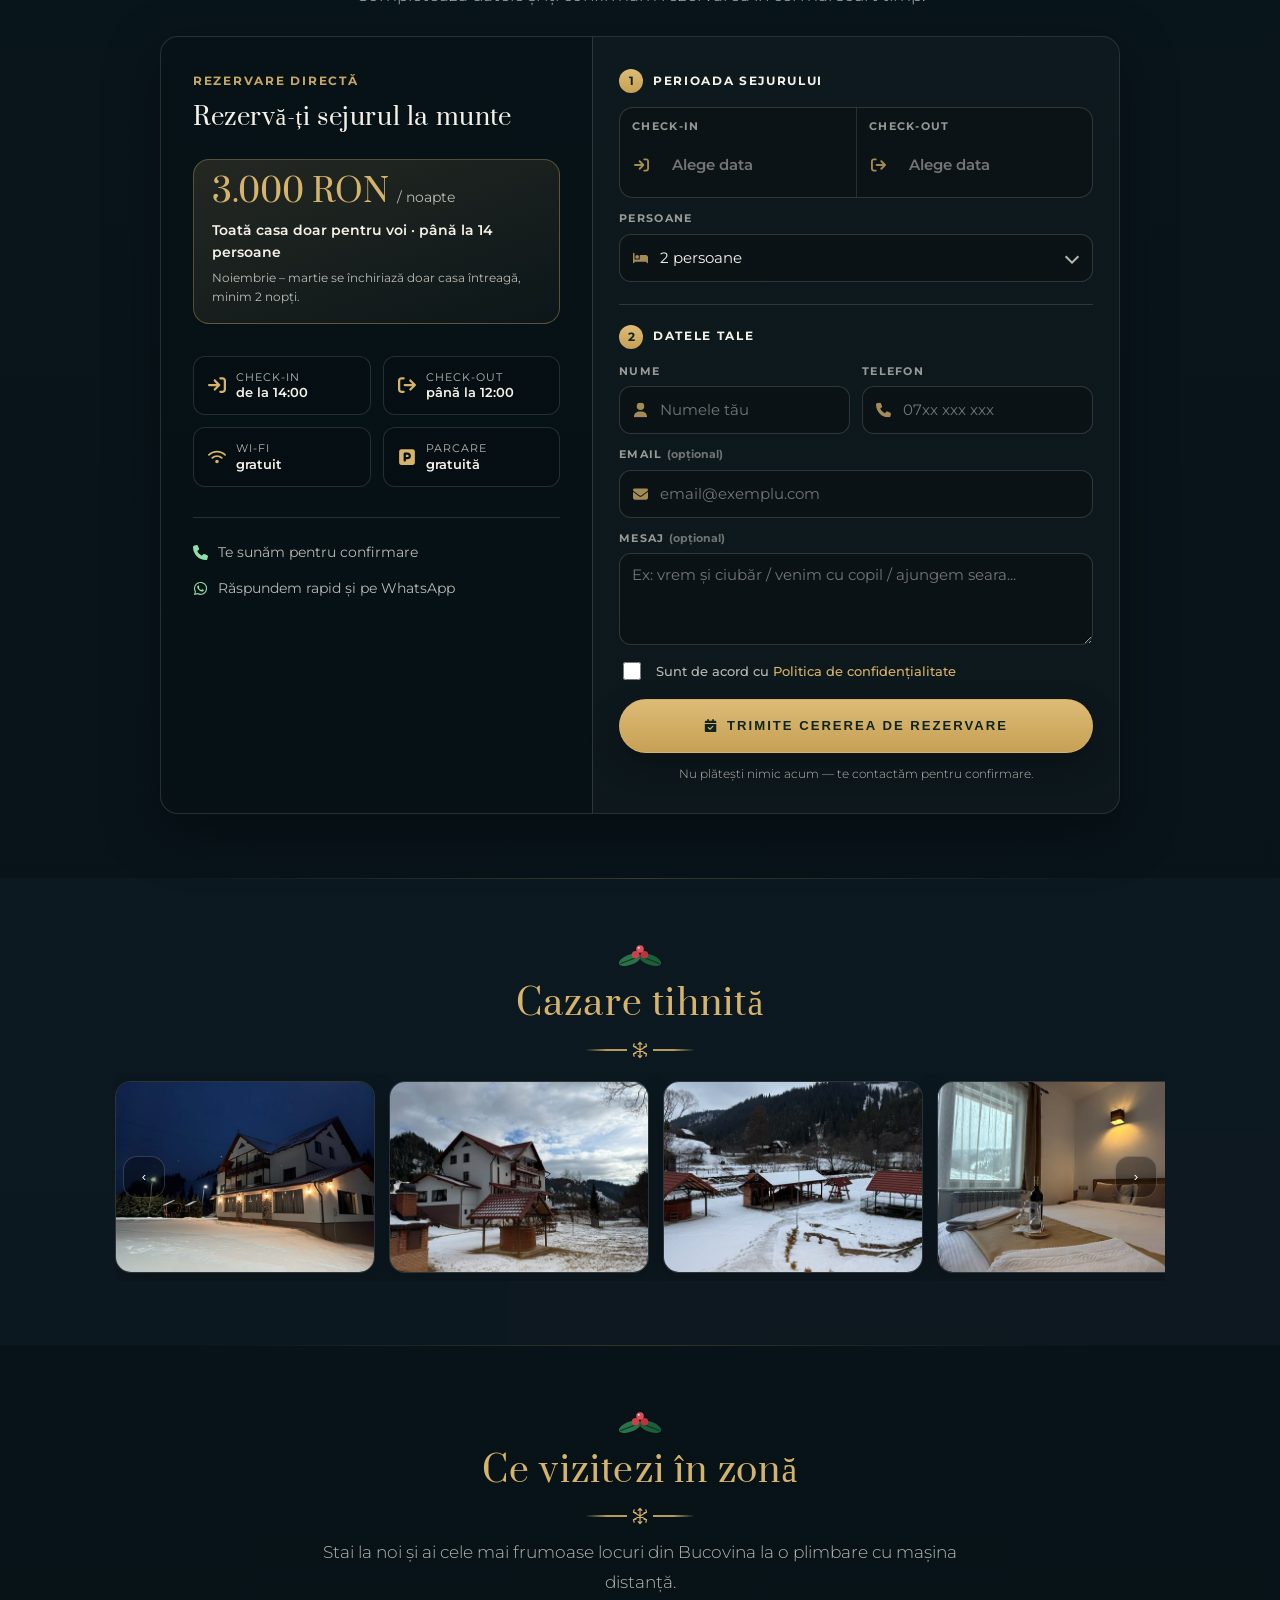
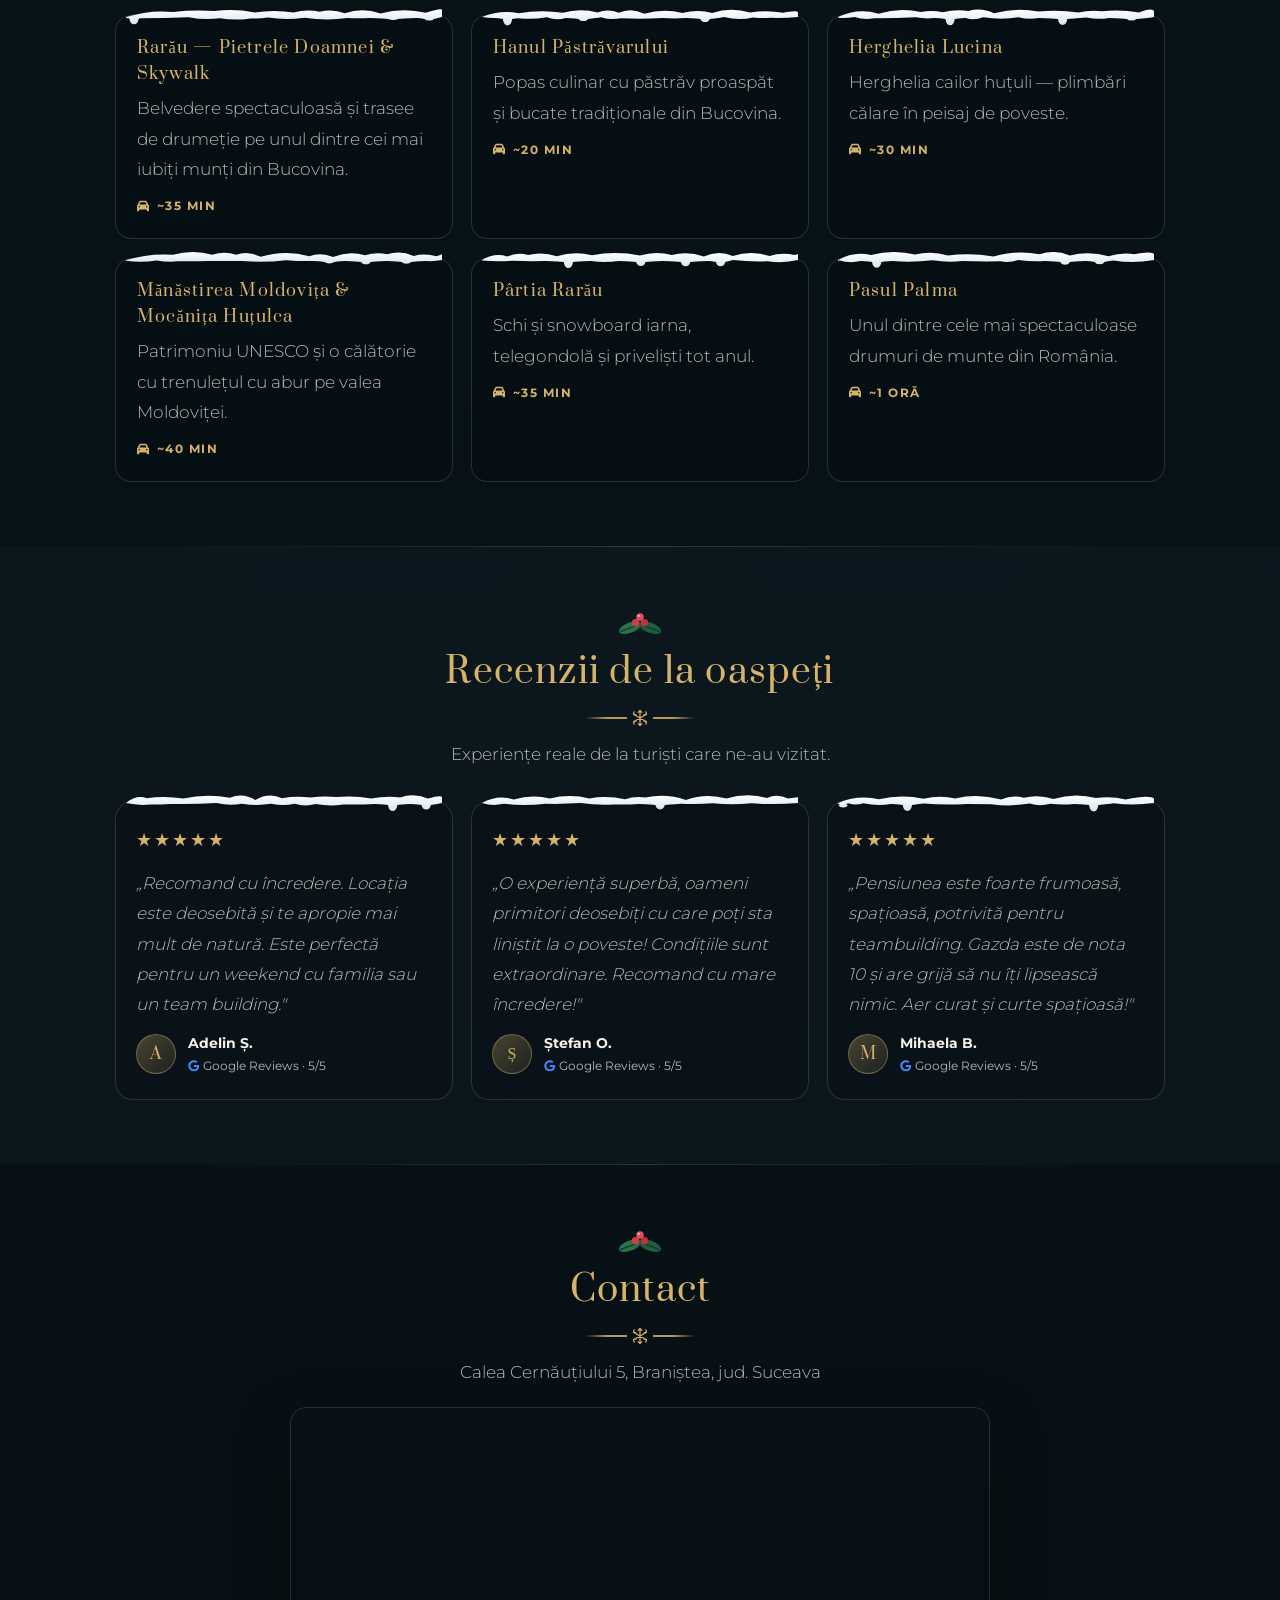
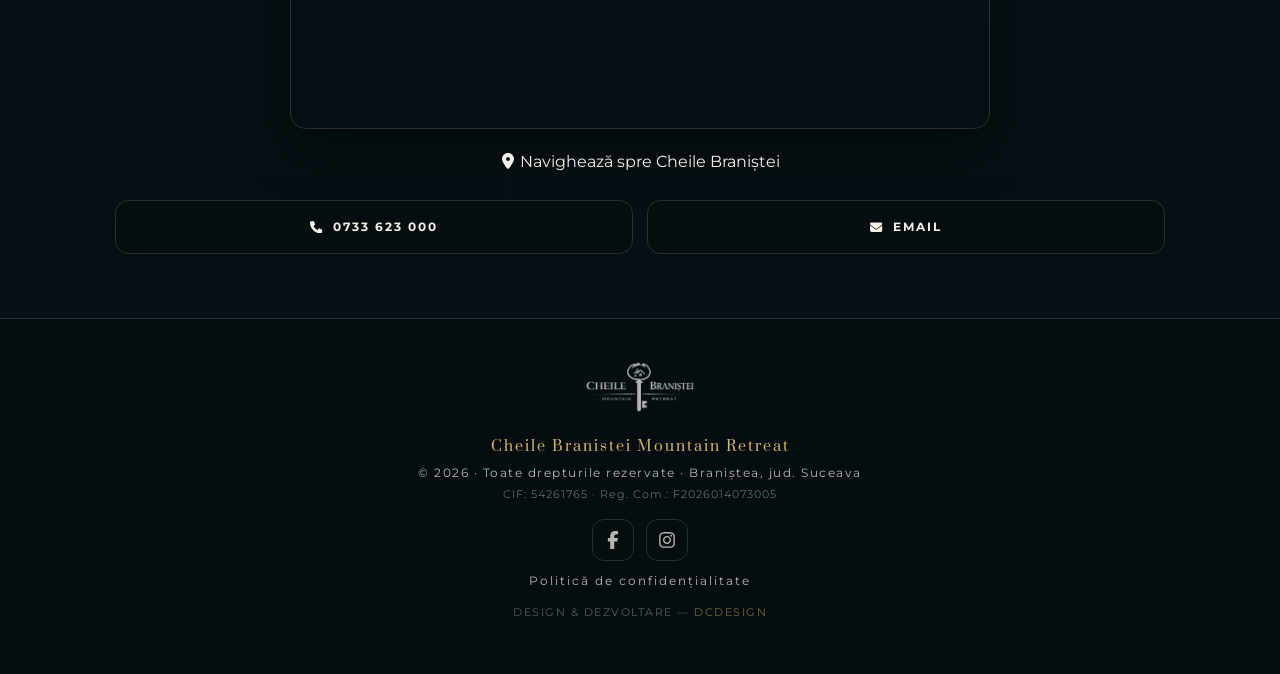
==== commit 091bb789: "Redesign booking form; winter Nov-Mar; visible Christmas discount; tree promo - Booking section: sea" ====
--- a/index.html
+++ b/index.html
@@ -917,6 +917,122 @@
   border-color: rgba(214,179,106,.55);
 }
 .field textarea{min-height:92px; resize:vertical}
+
+/* =========================
+   FORMULAR REZERVARE — design nou
+   ========================= */
+.reserve-card{ max-width:960px; }
+.reserve-grid{ grid-template-columns: .9fr 1.1fr; }
+.reserve-left{ padding:34px 32px; display:flex; flex-direction:column; gap:0; }
+.reserve-right{ padding:28px 26px; }
+.reserve-left h3{ font-size:1.5rem; margin-bottom:22px; }
+
+.rv-price{
+  margin-bottom:4px;
+  padding:16px 18px;
+  border-radius:16px;
+  border:1px solid rgba(214,179,106,.35);
+  background:linear-gradient(160deg, rgba(214,179,106,.14), rgba(214,179,106,.03));
+}
+.rv-price-main{ display:flex; align-items:baseline; gap:8px; }
+.rv-price-main strong{ font-family:'Prata',serif; font-weight:400; font-size:2rem; color:var(--accent); line-height:1; }
+.rv-price-main span{ color:var(--muted); font-size:.85rem; }
+.rv-price-sub{ margin-top:10px; color:var(--text); font-size:.86rem; font-weight:600; }
+.rv-price-note{ margin-top:6px; color:var(--muted); font-size:.78rem; line-height:1.5; }
+.rv-facts{ margin-top:28px; }
+
+.rv-facts{ display:grid; grid-template-columns:1fr 1fr; gap:12px; }
+.rv-facts > div{
+  display:flex; align-items:center; gap:10px;
+  padding:13px 14px; border-radius:12px;
+  border:1px solid var(--line); background:rgba(0,0,0,.14);
+}
+.rv-facts .icon{ flex:0 0 18px; width:18px; height:18px; color:var(--accent); }
+.rv-facts span{ display:flex; flex-direction:column; font-size:.7rem; letter-spacing:1px; text-transform:uppercase; color:var(--muted); line-height:1.3; }
+.rv-facts strong{ font-size:.82rem; letter-spacing:0; text-transform:none; color:var(--text); font-weight:600; }
+
+.rv-trust{ list-style:none; margin:30px 0 0; padding:24px 0 0; border-top:1px solid var(--line); display:grid; gap:14px; }
+.rv-trust li{ display:flex; align-items:center; gap:10px; font-size:.85rem; color:var(--muted); }
+.rv-trust .icon{ width:15px; height:15px; color:#8fe0a8; flex:0 0 15px; }
+
+.rv-step{
+  display:flex; align-items:center; gap:10px;
+  margin:4px 0 14px;
+  font-size:.74rem; letter-spacing:.14em; text-transform:uppercase; font-weight:700; color:var(--text);
+}
+.rv-step span{
+  display:grid; place-items:center; width:24px; height:24px; border-radius:50%;
+  background:linear-gradient(180deg, #ddbc77, #c6a054); color:#10241c; font-size:.75rem; letter-spacing:0;
+}
+.rv-step:not(:first-child){ margin-top:22px; padding-top:20px; border-top:1px solid var(--line); }
+
+#reserveForm .field label{ font-size:.68rem; letter-spacing:.12em; color:rgba(245,241,232,.6); }
+#reserveForm .field label em{ font-style:normal; text-transform:none; letter-spacing:0; opacity:.7; }
+.rv-input{ position:relative; }
+.rv-input .icon{
+  position:absolute; left:14px; top:50%; transform:translateY(-50%);
+  width:15px; height:15px; color:rgba(214,179,106,.75); pointer-events:none;
+}
+#reserveForm .rv-input input,
+#reserveForm .rv-input select{
+  height:48px; padding:0 14px 0 40px; border-radius:12px;
+  background:rgba(0,0,0,.22); font-size:.92rem;
+  transition:border-color .18s ease, box-shadow .18s ease, background .18s ease;
+}
+#reserveForm textarea{ border-radius:12px; background:rgba(0,0,0,.22); font-size:.92rem; }
+#reserveForm input:focus, #reserveForm select:focus, #reserveForm textarea:focus{
+  border-color:rgba(214,179,106,.7); box-shadow:0 0 0 3px rgba(214,179,106,.14); background:rgba(0,0,0,.3);
+}
+#reserveForm input[readonly]{ cursor:pointer; }
+.rv-select select{ appearance:none; -webkit-appearance:none; cursor:pointer; }
+.rv-select::after{
+  content:""; position:absolute; right:16px; top:50%; width:8px; height:8px; margin-top:-6px;
+  border-right:2px solid var(--muted); border-bottom:2px solid var(--muted); transform:rotate(45deg); pointer-events:none;
+}
+.rv-select select{ color-scheme:dark; }
+.rv-select select option{ background:#11181f; color:var(--text); }
+
+/* check-in + check-out într-o singură casetă */
+.field-dates{
+  display:grid; grid-template-columns:1fr 1fr; gap:0; margin-bottom:12px;
+  border:1px solid rgba(245,241,232,.16); border-radius:14px; background:rgba(0,0,0,.22); overflow:hidden;
+}
+.field-dates .field{ margin:0; padding:10px 12px 8px; }
+.field-dates .field + .field{ border-left:1px solid rgba(245,241,232,.12); }
+.field-dates .rv-input input{ height:34px; padding-left:28px; border:0 !important; background:transparent !important; box-shadow:none !important; font-weight:600; }
+.field-dates .rv-input .icon{ left:2px; }
+.rv-date{ position:absolute; left:28px; right:4px; top:50%; transform:translateY(-50%); pointer-events:none;
+  font-weight:600; font-size:.9rem; color:var(--text); white-space:nowrap; overflow:hidden; text-overflow:ellipsis; }
+.are-data input{ color:transparent !important; }
+.field-dates:focus-within{ border-color:rgba(214,179,106,.7); box-shadow:0 0 0 3px rgba(214,179,106,.14); }
+
+.field-row{ display:grid; grid-template-columns:1fr 1fr; gap:12px; }
+
+#reserveForm .privacy-consent{ margin:14px 0 16px; }
+.btn.primary.rv-submit{ height:54px; font-size:.82rem; color:#10241c; border-color:rgba(214,179,106,.8);
+  background:linear-gradient(180deg, #ddbc77, #c6a054); box-shadow:0 12px 30px rgba(0,0,0,.3); }
+.btn.primary.rv-submit:hover{ background:linear-gradient(180deg, #e6c886, #cfa95c); }
+.rv-after{ margin:10px 0 0 !important; text-align:center; font-size:.76rem !important; color:var(--muted); }
+
+/* rezumatul prețului ca un bon */
+#reserveForm .price-estimate{
+  margin:4px 0 14px; padding:14px 16px; border-radius:14px;
+  border:1px dashed rgba(214,179,106,.45); background:rgba(214,179,106,.06);
+}
+#reserveForm .price-row{ font-size:.86rem; }
+#reserveForm .price-row.price-sub{ color:var(--muted); font-size:.8rem; margin-bottom:6px; }
+#reserveForm .price-row:not(.price-sub){ padding-top:8px; border-top:1px solid rgba(214,179,106,.2); }
+#reserveForm .price-row:only-of-type,
+#reserveForm .price-row:first-child:not(.price-sub){ border-top:0; padding-top:0; }
+
+@media (max-width: 980px){
+  .reserve-grid{ grid-template-columns:1fr; }
+}
+@media (max-width: 600px){
+  .reserve-left, .reserve-right{ padding:22px 18px; }
+  .field-row{ grid-template-columns:1fr; gap:0; }
+  .rv-price-main strong{ font-size:1.7rem; }
+}
 
 /* =========================
    PRICE ESTIMATE
@@ -1866,6 +1982,7 @@
     <symbol id="water" viewBox="0 0 576 512"><path d="M269.5 69.9c11.1-7.9 25.9-7.9 37 0C329 85.4 356.5 96 384 96c26.9 0 55.4-10.8 77.4-26.1l0 0c11.9-8.5 28.1-7.8 39.2 1.7c14.4 11.9 32.5 21 50.6 25.2c17.2 4 27.9 21.2 23.9 38.4s-21.2 27.9-38.4 23.9c-24.5-5.7-44.9-16.5-58.2-25C449.5 149.7 417 160 384 160c-31.9 0-60.6-9.9-80.4-18.9c-5.8-2.7-11.1-5.3-15.6-7.7c-4.5 2.4-9.7 5.1-15.6 7.7c-19.8 9-48.5 18.9-80.4 18.9c-33 0-65.5-10.3-94.5-25.8c-13.4 8.4-33.7 19.3-58.2 25c-17.2 4-34.4-6.7-38.4-23.9s6.7-34.4 23.9-38.4C42.8 92.6 61 83.5 75.3 71.6c11.1-9.5 27.3-10.1 39.2-1.7l0 0C136.7 85.2 165.1 96 192 96c27.5 0 55-10.6 77.5-26.1zm37 288C329 373.4 356.5 384 384 384c26.9 0 55.4-10.8 77.4-26.1l0 0c11.9-8.5 28.1-7.8 39.2 1.7c14.4 11.9 32.5 21 50.6 25.2c17.2 4 27.9 21.2 23.9 38.4s-21.2 27.9-38.4 23.9c-24.5-5.7-44.9-16.5-58.2-25C449.5 437.7 417 448 384 448c-31.9 0-60.6-9.9-80.4-18.9c-5.8-2.7-11.1-5.3-15.6-7.7c-4.5 2.4-9.7 5.1-15.6 7.7c-19.8 9-48.5 18.9-80.4 18.9c-33 0-65.5-10.3-94.5-25.8c-13.4 8.4-33.7 19.3-58.2 25c-17.2 4-34.4-6.7-38.4-23.9s6.7-34.4 23.9-38.4c18.1-4.2 36.2-13.3 50.6-25.2c11.1-9.4 27.3-10.1 39.2-1.7l0 0C136.7 373.2 165.1 384 192 384c27.5 0 55-10.6 77.5-26.1c11.1-7.9 25.9-7.9 37 0zm0-144C329 229.4 356.5 240 384 240c26.9 0 55.4-10.8 77.4-26.1l0 0c11.9-8.5 28.1-7.8 39.2 1.7c14.4 11.9 32.5 21 50.6 25.2c17.2 4 27.9 21.2 23.9 38.4s-21.2 27.9-38.4 23.9c-24.5-5.7-44.9-16.5-58.2-25C449.5 293.7 417 304 384 304c-31.9 0-60.6-9.9-80.4-18.9c-5.8-2.7-11.1-5.3-15.6-7.7c-4.5 2.4-9.7 5.1-15.6 7.7c-19.8 9-48.5 18.9-80.4 18.9c-33 0-65.5-10.3-94.5-25.8c-13.4 8.4-33.7 19.3-58.2 25c-17.2 4-34.4-6.7-38.4-23.9s6.7-34.4 23.9-38.4c18.1-4.2 36.2-13.3 50.6-25.2c11.1-9.5 27.3-10.1 39.2-1.7l0 0C136.7 229.2 165.1 240 192 240c27.5 0 55-10.6 77.5-26.1c11.1-7.9 25.9-7.9 37 0z"/></symbol>
     <symbol id="wifi" viewBox="0 0 640 512"><path d="M54.2 202.9C123.2 136.7 216.8 96 320 96s196.8 40.7 265.8 106.9c12.8 12.2 33 11.8 45.2-.9s11.8-33-.9-45.2C549.7 79.5 440.4 32 320 32S90.3 79.5 9.8 156.7C-2.9 169-3.3 189.2 8.9 202s32.5 13.2 45.2 .9zM320 256c56.8 0 108.6 21.1 148.2 56c13.3 11.7 33.5 10.4 45.2-2.8s10.4-33.5-2.8-45.2C459.8 219.2 393 192 320 192s-139.8 27.2-190.5 72c-13.3 11.7-14.5 31.9-2.8 45.2s31.9 14.5 45.2 2.8c39.5-34.9 91.3-56 148.2-56zm64 160a64 64 0 1 0 -128 0 64 64 0 1 0 128 0z"/></symbol>
     <symbol id="whatsapp" viewBox="0 0 448 512"><path d="M380.9 97.1C339 55.1 283.2 32 223.9 32c-122.4 0-222 99.6-222 222 0 39.1 10.2 77.3 29.6 111L0 480l117.7-30.9c32.4 17.7 68.9 27 106.1 27h.1c122.3 0 224.1-99.6 224.1-222 0-59.3-25.2-115-67.1-157zm-157 341.6c-33.2 0-65.7-8.9-94-25.7l-6.7-4-69.8 18.3L72 359.2l-4.4-7c-18.5-29.4-28.2-63.3-28.2-98.2 0-101.7 82.8-184.5 184.6-184.5 49.3 0 95.6 19.2 130.4 54.1 34.8 34.9 56.2 81.2 56.1 130.5 0 101.8-84.9 184.6-186.6 184.6zm101.2-138.2c-5.5-2.8-32.8-16.2-37.9-18-5.1-1.9-8.8-2.8-12.5 2.8-3.7 5.6-14.3 18-17.6 21.8-3.2 3.7-6.5 4.2-12 1.4-32.6-16.3-54-29.1-75.5-66-5.7-9.8 5.7-9.1 16.3-30.3 1.8-3.7.9-6.9-.5-9.7-1.4-2.8-12.5-30.1-17.1-41.2-4.5-10.8-9.1-9.3-12.5-9.5-3.2-.2-6.9-.2-10.6-.2-3.7 0-9.7 1.4-14.8 6.9-5.1 5.6-19.4 19-19.4 46.3 0 27.3 19.9 53.7 22.6 57.4 2.8 3.7 39.1 59.7 94.8 83.8 35.2 15.2 49 16.5 66.6 13.9 10.7-1.6 32.8-13.4 37.4-26.4 4.6-13 4.6-24.1 3.2-26.4-1.3-2.5-5-3.9-10.5-6.6z"/></symbol>
+    <symbol id="user" viewBox="0 0 448 512"><path d="M224 256a128 128 0 1 0 0-256 128 128 0 1 0 0 256zm-45.7 48C79.8 304 0 383.8 0 482.3 0 498.7 13.3 512 29.7 512h388.6c16.4 0 29.7-13.3 29.7-29.7C448 383.8 368.2 304 269.7 304H178.3z"/></symbol>
     <symbol id="phone" viewBox="0 0 512 512"><path d="M164.9 24.6c-7.7-18.6-28-28.5-47.4-23.2l-88 24C12.1 30.2 0 46 0 64C0 311.4 200.6 512 448 512c18 0 33.8-12.1 38.6-29.5l24-88c5.3-19.4-4.6-39.7-23.2-47.4l-96-40c-16.3-6.8-35.2-2.1-46.3 11.6L304.7 368C234.3 334.7 177.3 277.7 144 207.3L193.3 167c13.7-11.2 18.4-30 11.6-46.3l-40-96z"/></symbol>
     <symbol id="envelope" viewBox="0 0 512 512"><path d="M48 64C21.5 64 0 85.5 0 112c0 15.1 7.1 29.3 19.2 38.4L236.8 313.6c11.4 8.5 27 8.5 38.4 0L492.8 150.4c12.1-9.1 19.2-23.3 19.2-38.4c0-26.5-21.5-48-48-48H48zM0 176V384c0 35.3 28.7 64 64 64H448c35.3 0 64-28.7 64-64V176L294.4 339.2c-22.8 17.1-54 17.1-76.8 0L0 176z"/></symbol>
     <symbol id="facebook" viewBox="0 0 320 512"><path d="M80 299.3V512H196V299.3h86.5l18-97.8H196V166.9c0-51.7 20.3-71.5 72.7-71.5c16.3 0 29.4 .4 37 1.2V7.9C291.4 4 256.4 0 236.2 0C129.3 0 80 50.5 80 159.4v42.1H14v97.8H80z"/></symbol>
@@ -2008,48 +2125,88 @@
       <div class="reserve-card reveal" data-delay="200">
         <div class="reserve-grid">
           <div class="reserve-left reveal" data-delay="260">
-            <div class="kicker">Confirmare rapidă</div>
-            <h3>Trimite cererea în 30 secunde</h3>
-            <p class="reserve-quote">„Un loc unde timpul stă pe loc și muntele îți vorbește."</p>
-            <div class="reserve-info">
-              <div class="reserve-info-item"><svg class="icon" aria-hidden="true"><use href="#moon"></use></svg><span><strong>250 RON</strong> / cameră / noapte</span></div>
-              <div class="reserve-info-item"><svg class="icon" aria-hidden="true"><use href="#mountain"></use></svg><span>Iarna: <strong>toată casa</strong>, 3.000 RON / noapte, minim 2 nopți</span></div>
-              <div class="reserve-info-item"><svg class="icon" aria-hidden="true"><use href="#arrow-right-to-bracket"></use></svg><span>Check-in după <strong>ora 14:00</strong></span></div>
-              <div class="reserve-info-item"><svg class="icon" aria-hidden="true"><use href="#arrow-right-from-bracket"></use></svg><span>Check-out până la <strong>ora 12:00</strong></span></div>
-              <div class="reserve-info-item"><svg class="icon" aria-hidden="true"><use href="#calendar-week"></use></svg><span>Minim <strong>2 nopți</strong> în weekend</span></div>
-              <div class="reserve-info-item"><svg class="icon" aria-hidden="true"><use href="#paw"></use></svg><span>Animale de companie <strong>acceptate</strong></span></div>
-              <div class="reserve-info-item"><svg class="icon" aria-hidden="true"><use href="#square-parking"></use></svg><span>Parcare <strong>gratuită</strong></span></div>
+            <div class="kicker">Rezervare directă</div>
+            <h3>Rezervă-ți sejurul la munte</h3>
+
+            <!-- prețul se schimbă după sezon (main.js ascunde blocul care nu e valabil azi) -->
+            <div class="rv-price" data-sezon="iarna">
+              <div class="rv-price-main"><strong>3.000 RON</strong><span>/ noapte</span></div>
+              <div class="rv-price-sub">Toată casa doar pentru voi · până la 14 persoane</div>
+              <div class="rv-price-note">Noiembrie – martie se închiriază doar casa întreagă, minim 2 nopți.</div>
             </div>
+            <div class="rv-price" data-sezon="vara">
+              <div class="rv-price-main"><strong>250 RON</strong><span>/ cameră / noapte</span></div>
+              <div class="rv-price-sub">Sau toată casa, pentru grupuri și evenimente</div>
+              <div class="rv-price-note">Minim 2 nopți în weekend.</div>
+            </div>
+
+
+            <div class="rv-facts">
+              <div><svg class="icon" aria-hidden="true"><use href="#arrow-right-to-bracket"></use></svg><span>Check-in<strong>de la 14:00</strong></span></div>
+              <div><svg class="icon" aria-hidden="true"><use href="#arrow-right-from-bracket"></use></svg><span>Check-out<strong>până la 12:00</strong></span></div>
+              <div><svg class="icon" aria-hidden="true"><use href="#wifi"></use></svg><span>Wi-Fi<strong>gratuit</strong></span></div>
+              <div><svg class="icon" aria-hidden="true"><use href="#square-parking"></use></svg><span>Parcare<strong>gratuită</strong></span></div>
+            </div>
+
+            <ul class="rv-trust">
+              <li><svg class="icon" aria-hidden="true"><use href="#phone"></use></svg> Te sunăm pentru confirmare</li>
+              <li><svg class="icon" aria-hidden="true"><use href="#whatsapp"></use></svg> Răspundem rapid și pe WhatsApp</li>
+            </ul>
           </div>
           <div class="reserve-right reveal" data-delay="320">
             <form id="reserveForm">
-              <div class="field"><label for="nume">Nume</label><input type="text" id="nume" placeholder="Numele tău" required></div>
-              <div class="field"><label for="telefon">Telefon</label><input type="tel" id="telefon" placeholder="07xx xxx xxx" required></div>
-              <div class="field"><label for="email">Email (opțional)</label><input type="email" id="email" placeholder="email@exemplu.com"></div>
-              <div class="field"><label for="checkin">Check-in</label><input type="text" id="checkin" placeholder="Alege data" readonly inputmode="none" autocomplete="off" required></div>
-              <div class="field"><label for="checkout">Check-out</label><input type="text" id="checkout" placeholder="Alege data" readonly inputmode="none" autocomplete="off" required></div>
+              <div class="rv-step"><span>1</span> Perioada sejurului</div>
+              <div class="field-dates">
+                <div class="field">
+                  <label for="checkin">Check-in</label>
+                  <div class="rv-input"><svg class="icon" aria-hidden="true"><use href="#arrow-right-to-bracket"></use></svg><input type="text" id="checkin" placeholder="Alege data" readonly inputmode="none" autocomplete="off" required></div>
+                </div>
+                <div class="field">
+                  <label for="checkout">Check-out</label>
+                  <div class="rv-input"><svg class="icon" aria-hidden="true"><use href="#arrow-right-from-bracket"></use></svg><input type="text" id="checkout" placeholder="Alege data" readonly inputmode="none" autocomplete="off" required></div>
+                </div>
+              </div>
               <div class="field">
                 <label for="guests">Persoane</label>
-                <select id="guests" aria-label="Număr persoane" required>
-                  <option value="2">2 persoane</option>
-                  <option value="3">3 persoane</option>
-                  <option value="4">4 persoane</option>
-                  <option value="5">5 persoane</option>
-                  <option value="6">6 persoane</option>
-                  <option value="7">7 persoane</option>
-                  <option value="8">8 persoane</option>
-                  <option value="10">9-10 persoane</option>
-                  <option value="14">11-14 persoane</option>
-                </select>
+                <div class="rv-input rv-select"><svg class="icon" aria-hidden="true"><use href="#bed"></use></svg>
+                  <select id="guests" aria-label="Număr persoane" required>
+                    <option value="2">2 persoane</option>
+                    <option value="3">3 persoane</option>
+                    <option value="4">4 persoane</option>
+                    <option value="5">5 persoane</option>
+                    <option value="6">6 persoane</option>
+                    <option value="7">7 persoane</option>
+                    <option value="8">8 persoane</option>
+                    <option value="10">9-10 persoane</option>
+                    <option value="14">11-14 persoane</option>
+                  </select>
+                </div>
               </div>
-              <div class="field"><label for="note">Mesaj (opțional)</label><textarea id="note" placeholder="Ex: vrem și ciubăr / venim cu copil / ajungem seara..."></textarea></div>
+
+              <div class="rv-step"><span>2</span> Datele tale</div>
+              <div class="field-row">
+                <div class="field">
+                  <label for="nume">Nume</label>
+                  <div class="rv-input"><svg class="icon" aria-hidden="true"><use href="#user"></use></svg><input type="text" id="nume" placeholder="Numele tău" autocomplete="name" required></div>
+                </div>
+                <div class="field">
+                  <label for="telefon">Telefon</label>
+                  <div class="rv-input"><svg class="icon" aria-hidden="true"><use href="#phone"></use></svg><input type="tel" id="telefon" placeholder="07xx xxx xxx" autocomplete="tel" required></div>
+                </div>
+              </div>
+              <div class="field">
+                <label for="email">Email <em>(opțional)</em></label>
+                <div class="rv-input"><svg class="icon" aria-hidden="true"><use href="#envelope"></use></svg><input type="email" id="email" placeholder="email@exemplu.com" autocomplete="email"></div>
+              </div>
+              <div class="field"><label for="note">Mesaj <em>(opțional)</em></label><textarea id="note" placeholder="Ex: vrem și ciubăr / venim cu copil / ajungem seara..."></textarea></div>
               <div class="privacy-consent">
                 <input type="checkbox" id="privacy" required>
                 <label for="privacy">
                   Sunt de acord cu <a href="/privacy.html">Politica de confidențialitate</a>
                 </label>
               </div>
-              <button type="submit" class="btn primary full"><svg class="icon" aria-hidden="true"><use href="#calendar-check"></use></svg> Trimite rezervarea</button>
+              <button type="submit" class="btn primary full rv-submit"><svg class="icon" aria-hidden="true"><use href="#calendar-check"></use></svg> Trimite cererea de rezervare</button>
+              <p class="rv-after">Nu plătești nimic acum — te contactăm pentru confirmare.</p>
             </form>
           </div>
         </div>
